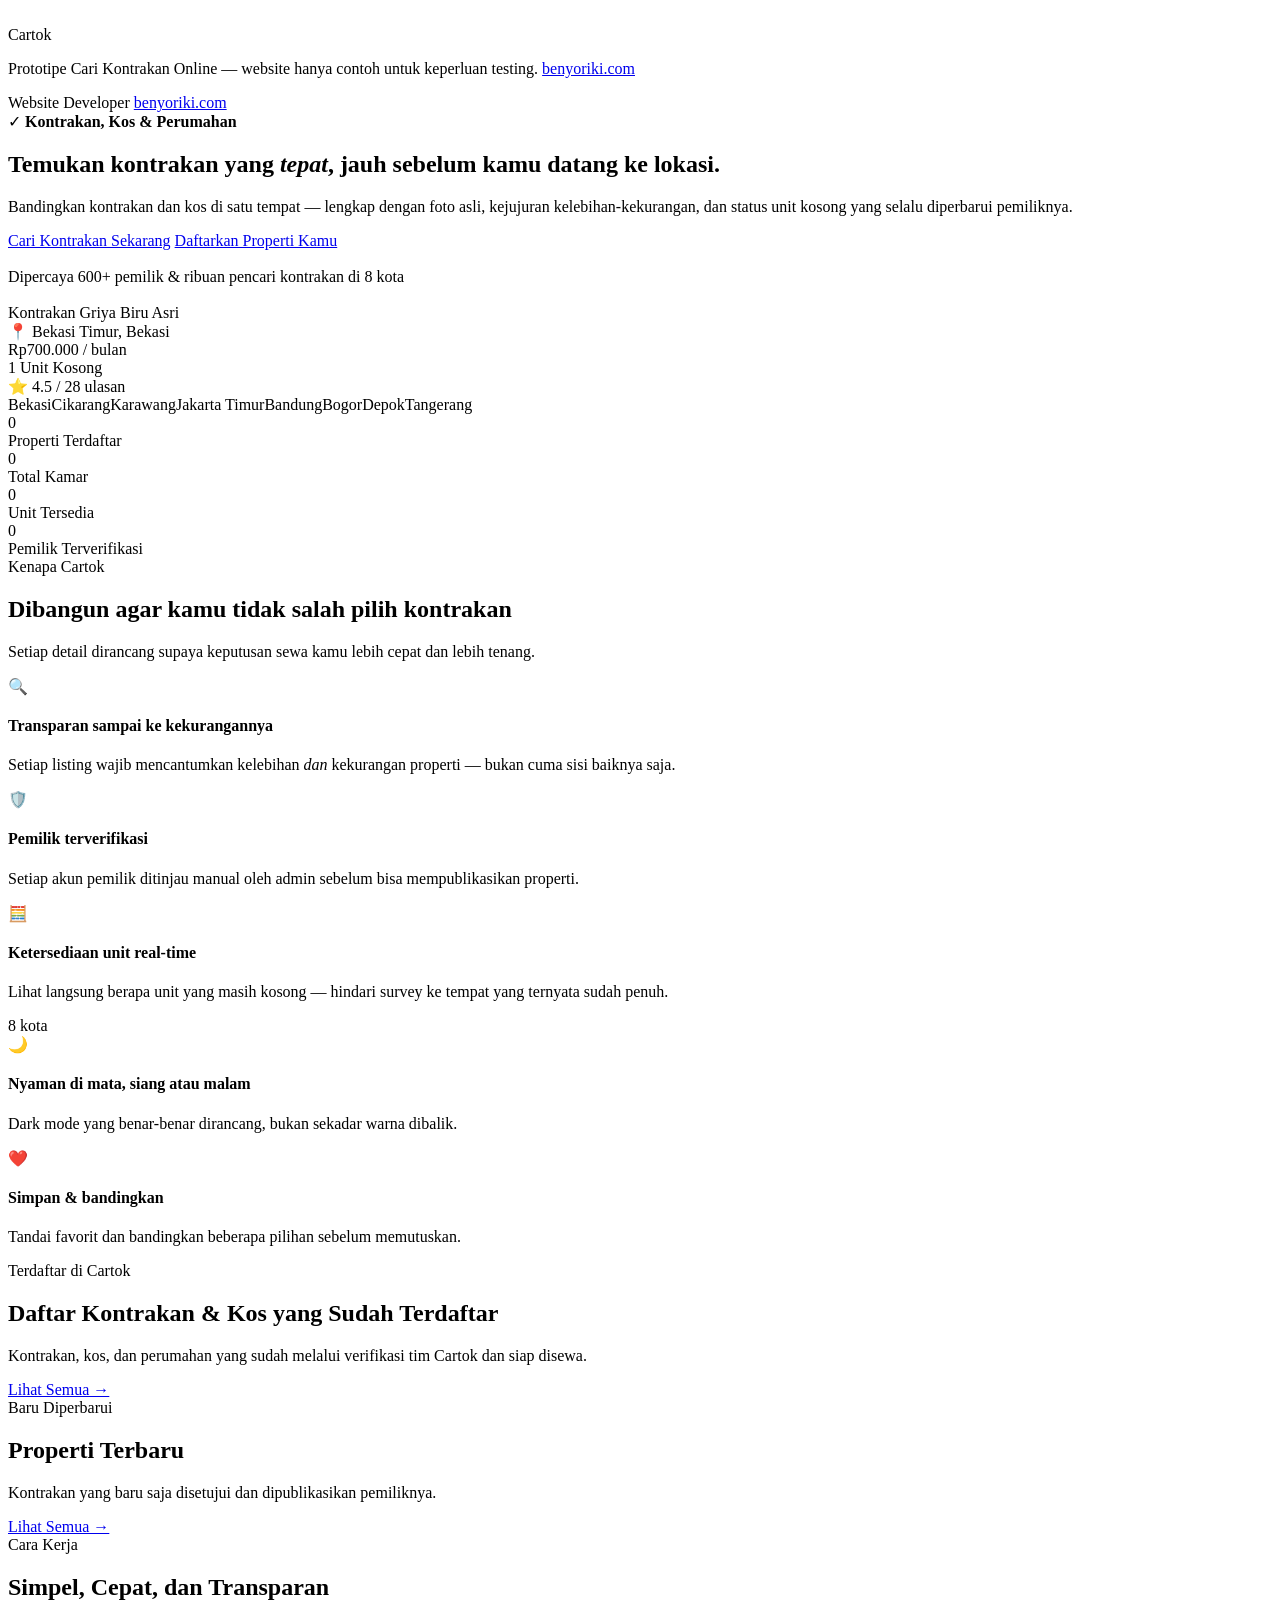
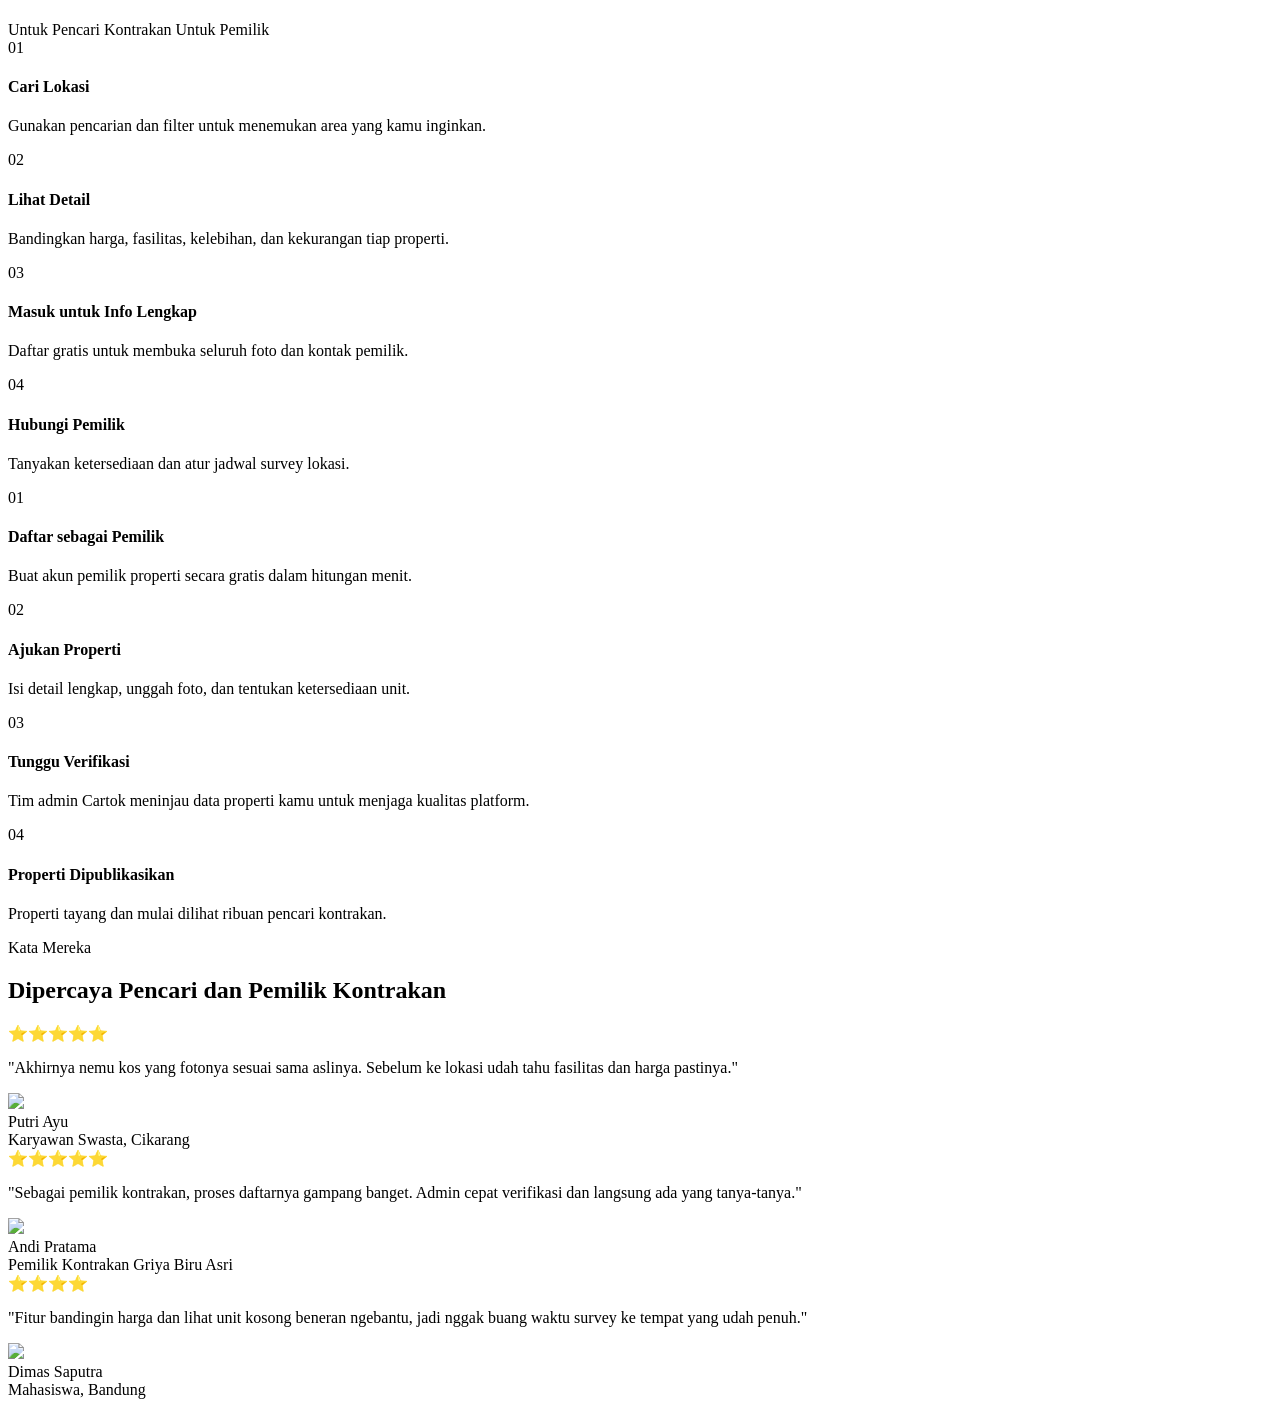
==== index.html @ 3d4f21d5 "Add files via upload" ====
<!DOCTYPE html>
<html lang="id">
<head>
<meta charset="UTF-8">
<meta name="viewport" content="width=device-width, initial-scale=1.0">
<title>Cartok — Temukan Kontrakan &amp; Kos Terpercaya di Indonesia</title>
<meta name="description" content="Cartok adalah platform pencarian dan pendaftaran kontrakan serta kos-kosan. Bandingkan harga, lihat fasilitas, dan temukan kontrakan yang tersedia sebelum datang ke lokasi.">
<meta property="og:title" content="Cartok — Marketplace Kontrakan &amp; Kos Modern">
<meta property="og:description" content="Cari, bandingkan, dan temukan kontrakan atau kos-kosan yang tepat untukmu.">
<link rel="icon" type="image/png" sizes="32x32" href="img/icon-32.png">
<link rel="apple-touch-icon" href="img/icon-192.png">
<link rel="preconnect" href="https://fonts.googleapis.com">
<link href="https://fonts.googleapis.com/css2?family=Fraunces:opsz,wght@9..144,400;9..144,500;9..144,600;9..144,700&family=Manrope:wght@400;500;600;700;800&display=swap" rel="stylesheet">
<link rel="stylesheet" href="css/theme.css">
<link rel="stylesheet" href="css/style.css">
<link rel="stylesheet" href="css/responsive.css">
</head>
<body>
<div id="page-loader" class="page-loader" aria-hidden="true">
  <div class="loader-glow"></div>
  <div class="loader-mark">
    <img src="img/icon-96.png" alt="">
    <span class="loader-ring"></span>
  </div>
  <div class="loader-word">Cartok</div>
  <p class="loader-note">Prototipe Cari Kontrakan Online — website hanya contoh untuk keperluan testing. <a href="https://benyoriki.com/" target="_blank" rel="noopener">benyoriki.com</a></p>
  <div class="loader-progress-track"><div class="loader-progress-fill"></div></div>
  <div class="loader-credit">Website Developer <a href="https://benyoriki.com/" target="_blank" rel="noopener">benyoriki.com</a></div>
</div>
<noscript><style>.page-loader{display:none;}</style></noscript>


<header id="site-navbar" class="navbar"></header>

<main>
  <!-- HERO -->
  <section class="hero">
    <div class="container hero-layout">
      <div>
        <span class="hero-badge"><span class="dot">✓</span> <b>Kontrakan, Kos &amp; Perumahan</b></span>
        <h1>Temukan kontrakan yang <em>tepat</em>, jauh sebelum kamu datang ke lokasi.</h1>
        <p class="lead">Bandingkan kontrakan dan kos di satu tempat — lengkap dengan foto asli, kejujuran kelebihan-kekurangan, dan status unit kosong yang selalu diperbarui pemiliknya.</p>
        <div class="hero-actions">
          <a href="search.html" class="btn btn-primary">Cari Kontrakan Sekarang</a>
          <a href="register.html" class="btn btn-secondary">Daftarkan Properti Kamu</a>
        </div>
        <div class="hero-trust">
          <div class="stack">
            <img src="https://i.pravatar.cc/100?img=32" alt="">
            <img src="https://i.pravatar.cc/100?img=12" alt="">
            <img src="https://i.pravatar.cc/100?img=45" alt="">
            <img src="https://i.pravatar.cc/100?img=8" alt="">
          </div>
          <span>Dipercaya 600+ pemilik &amp; ribuan pencari kontrakan di 8 kota</span>
        </div>
      </div>

      <div class="hero-visual">
        <div class="hero-visual-card">
          <img src="img/kontrak_01.jpg" alt="">
          <div class="body">
            <div class="t1">Kontrakan Griya Biru Asri</div>
            <div class="t2">📍 Bekasi Timur, Bekasi</div>
            <div class="t3">Rp700.000 / bulan</div>
          </div>
        </div>
        <div class="hero-chip hero-chip-1"><span class="num">1</span> <span>Unit Kosong</span></div>
        <div class="hero-chip hero-chip-2">⭐ <span class="num">4.5</span> <span>/ 28 ulasan</span></div>
      </div>
    </div>
  </section>

  <div class="marquee-wrap">
    <div class="marquee-track" id="city-marquee">
      <span>Bekasi</span><span>Cikarang</span><span>Karawang</span><span>Jakarta Timur</span><span>Bandung</span><span>Bogor</span><span>Depok</span><span>Tangerang</span>
    </div>
  </div>

  <!-- STATS -->
  <section class="container">
    <div class="stats-strip reveal">
      <div class="stat-card"><div class="stat-num"><span id="stat-properties">0</span></div><div class="stat-label">Properti Terdaftar</div></div>
      <div class="stat-card"><div class="stat-num"><span id="stat-units">0</span></div><div class="stat-label">Total Kamar</div></div>
      <div class="stat-card"><div class="stat-num"><span id="stat-available">0</span></div><div class="stat-label">Unit Tersedia</div></div>
      <div class="stat-card"><div class="stat-num"><span id="stat-owners">0</span></div><div class="stat-label">Pemilik Terverifikasi</div></div>
    </div>
  </section>

  <!-- WHY CARTOK (bento) -->
  <section class="section container">
    <div class="section-head reveal">
      <div>
        <span class="eyebrow">Kenapa Cartok</span>
        <h2 class="section-title">Dibangun agar kamu tidak salah pilih kontrakan</h2>
        <p class="section-sub">Setiap detail dirancang supaya keputusan sewa kamu lebih cepat dan lebih tenang.</p>
      </div>
    </div>
    <div class="bento-grid reveal">
      <div class="bento-item wide dark">
        <div class="bento-icon">🔍</div>
        <div>
          <h4>Transparan sampai ke kekurangannya</h4>
          <p>Setiap listing wajib mencantumkan kelebihan <em>dan</em> kekurangan properti — bukan cuma sisi baiknya saja.</p>
        </div>
      </div>
      <div class="bento-item">
        <div class="bento-icon">🛡️</div>
        <div>
          <h4>Pemilik terverifikasi</h4>
          <p>Setiap akun pemilik ditinjau manual oleh admin sebelum bisa mempublikasikan properti.</p>
        </div>
      </div>
      <div class="bento-item tall">
        <div>
          <div class="bento-icon">🧮</div>
          <h4>Ketersediaan unit real-time</h4>
          <p>Lihat langsung berapa unit yang masih kosong — hindari survey ke tempat yang ternyata sudah penuh.</p>
        </div>
        <div class="bento-num">8<span style="font-size:16px;color:var(--text-tertiary);"> kota</span></div>
      </div>
      <div class="bento-item">
        <div class="bento-icon">🌙</div>
        <div>
          <h4>Nyaman di mata, siang atau malam</h4>
          <p>Dark mode yang benar-benar dirancang, bukan sekadar warna dibalik.</p>
        </div>
      </div>
      <div class="bento-item">
        <div class="bento-icon">❤️</div>
        <div>
          <h4>Simpan &amp; bandingkan</h4>
          <p>Tandai favorit dan bandingkan beberapa pilihan sebelum memutuskan.</p>
        </div>
      </div>
    </div>
  </section>

  <!-- POPULAR -->
  <section class="section container reveal">
    <div class="section-head">
      <div>
        <span class="eyebrow">Terdaftar di Cartok</span>
        <h2 class="section-title">Daftar Kontrakan &amp; Kos yang Sudah Terdaftar</h2>
        <p class="section-sub">Kontrakan, kos, dan perumahan yang sudah melalui verifikasi tim Cartok dan siap disewa.</p>
      </div>
      <a href="search.html" class="link-more">Lihat Semua →</a>
    </div>
    <div class="grid-cards" id="popular-grid"></div>
  </section>

  <!-- NEWEST -->
  <section class="section container reveal" style="padding-top:0;">
    <div class="section-head">
      <div>
        <span class="eyebrow">Baru Diperbarui</span>
        <h2 class="section-title">Properti Terbaru</h2>
        <p class="section-sub">Kontrakan yang baru saja disetujui dan dipublikasikan pemiliknya.</p>
      </div>
      <a href="search.html" class="link-more">Lihat Semua →</a>
    </div>
    <div class="grid-cards" id="newest-grid"></div>
  </section>

  <!-- CARA KERJA -->
  <section class="section container reveal" id="cara-kerja">
    <div class="section-head">
      <div>
        <span class="eyebrow">Cara Kerja</span>
        <h2 class="section-title">Simpel, Cepat, dan Transparan</h2>
      </div>
    </div>
    <div class="steps-tabs">
      <span class="steps-tab active" onclick="setStepsTab(this,'pencari')">Untuk Pencari Kontrakan</span>
      <span class="steps-tab" onclick="setStepsTab(this,'pemilik')">Untuk Pemilik</span>
    </div>
    <div class="steps-grid" id="steps-pencari">
      <div class="step-card"><span class="step-num">01</span><h4>Cari Lokasi</h4><p>Gunakan pencarian dan filter untuk menemukan area yang kamu inginkan.</p></div>
      <div class="step-card"><span class="step-num">02</span><h4>Lihat Detail</h4><p>Bandingkan harga, fasilitas, kelebihan, dan kekurangan tiap properti.</p></div>
      <div class="step-card"><span class="step-num">03</span><h4>Masuk untuk Info Lengkap</h4><p>Daftar gratis untuk membuka seluruh foto dan kontak pemilik.</p></div>
      <div class="step-card"><span class="step-num">04</span><h4>Hubungi Pemilik</h4><p>Tanyakan ketersediaan dan atur jadwal survey lokasi.</p></div>
    </div>
    <div class="steps-grid hidden" id="steps-pemilik">
      <div class="step-card"><span class="step-num">01</span><h4>Daftar sebagai Pemilik</h4><p>Buat akun pemilik properti secara gratis dalam hitungan menit.</p></div>
      <div class="step-card"><span class="step-num">02</span><h4>Ajukan Properti</h4><p>Isi detail lengkap, unggah foto, dan tentukan ketersediaan unit.</p></div>
      <div class="step-card"><span class="step-num">03</span><h4>Tunggu Verifikasi</h4><p>Tim admin Cartok meninjau data properti kamu untuk menjaga kualitas platform.</p></div>
      <div class="step-card"><span class="step-num">04</span><h4>Properti Dipublikasikan</h4><p>Properti tayang dan mulai dilihat ribuan pencari kontrakan.</p></div>
    </div>
  </section>

  <!-- TESTIMONIAL -->
  <section class="section container reveal" id="tentang">
    <div class="section-head">
      <div>
        <span class="eyebrow">Kata Mereka</span>
        <h2 class="section-title">Dipercaya Pencari dan Pemilik Kontrakan</h2>
      </div>
    </div>
    <div class="testi-grid">
      <div class="testi-card">
        <div class="testi-stars">⭐⭐⭐⭐⭐</div>
        <p class="testi-text">"Akhirnya nemu kos yang fotonya sesuai sama aslinya. Sebelum ke lokasi udah tahu fasilitas dan harga pastinya."</p>
        <div class="testi-user"><img src="https://i.pravatar.cc/100?img=32" class="avatar"><div><div class="testi-name">Putri Ayu</div><div class="testi-role">Karyawan Swasta, Cikarang</div></div></div>
      </div>
      <div class="testi-card">
        <div class="testi-stars">⭐⭐⭐⭐⭐</div>
        <p class="testi-text">"Sebagai pemilik kontrakan, proses daftarnya gampang banget. Admin cepat verifikasi dan langsung ada yang tanya-tanya."</p>
        <div class="testi-user"><img src="https://i.pravatar.cc/100?img=12" class="avatar"><div><div class="testi-name">Andi Pratama</div><div class="testi-role">Pemilik Kontrakan Griya Biru Asri</div></div></div>
      </div>
      <div class="testi-card">
        <div class="testi-stars">⭐⭐⭐⭐</div>
        <p class="testi-text">"Fitur bandingin harga dan lihat unit kosong beneran ngebantu, jadi nggak buang waktu survey ke tempat yang udah penuh."</p>
        <div class="testi-user"><img src="https://i.pravatar.cc/100?img=45" class="avatar"><div><div class="testi-name">Dimas Saputra</div><div class="testi-role">Mahasiswa, Bandung</div></div></div>
      </div>
    </div>
  </section>
</main>

<footer id="site-footer"></footer>

<script src="js/storage.js"></script>
<script src="js/auth.js"></script>
<script src="js/app.js"></script>
<script src="js/properties.js"></script>
<script>
  renderNavbar("home");
  renderFooter();
  initHomeSections();
  initMarquee("city-marquee");
  initScrollReveal();

  function setStepsTab(el, which){
    document.querySelectorAll(".steps-tab").forEach(t=>t.classList.remove("active"));
    el.classList.add("active");
    document.getElementById("steps-pencari").classList.toggle("hidden", which!=="pencari");
    document.getElementById("steps-pemilik").classList.toggle("hidden", which!=="pemilik");
  }
</script>
</body>
</html>
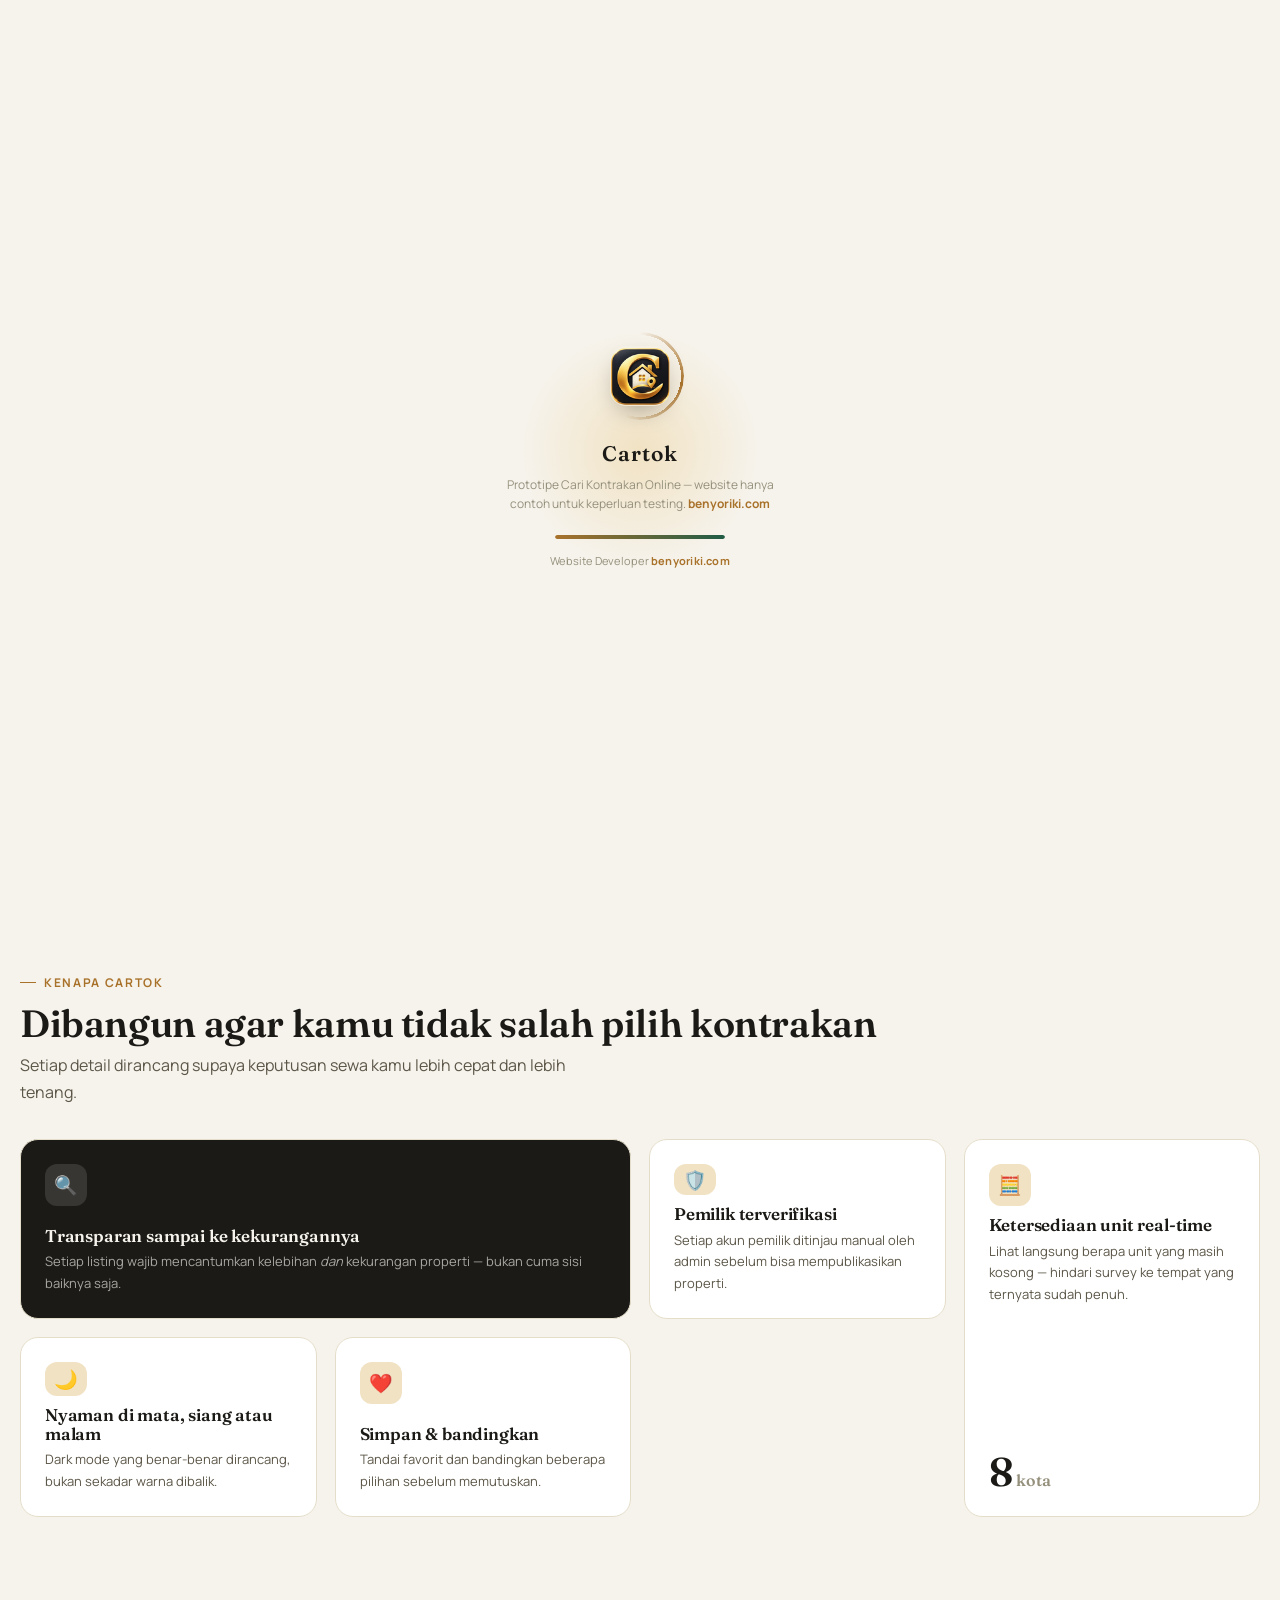
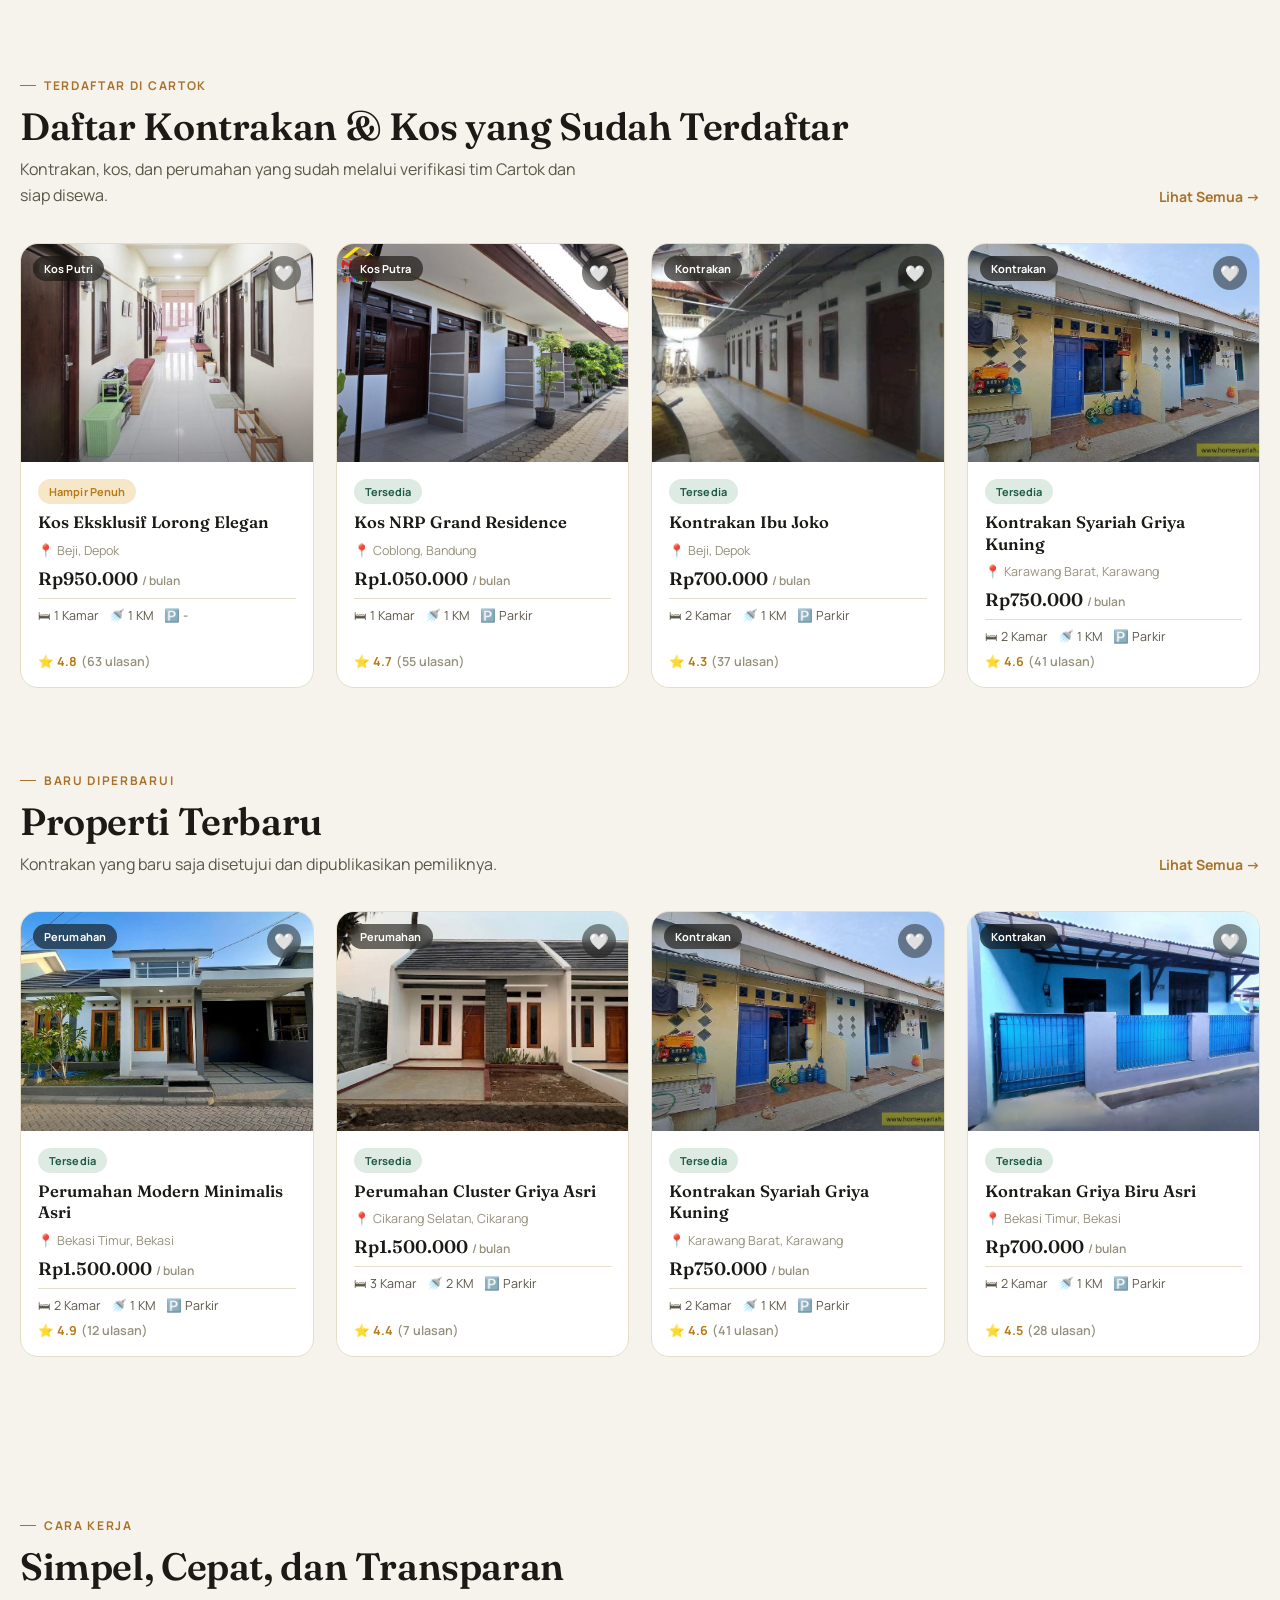
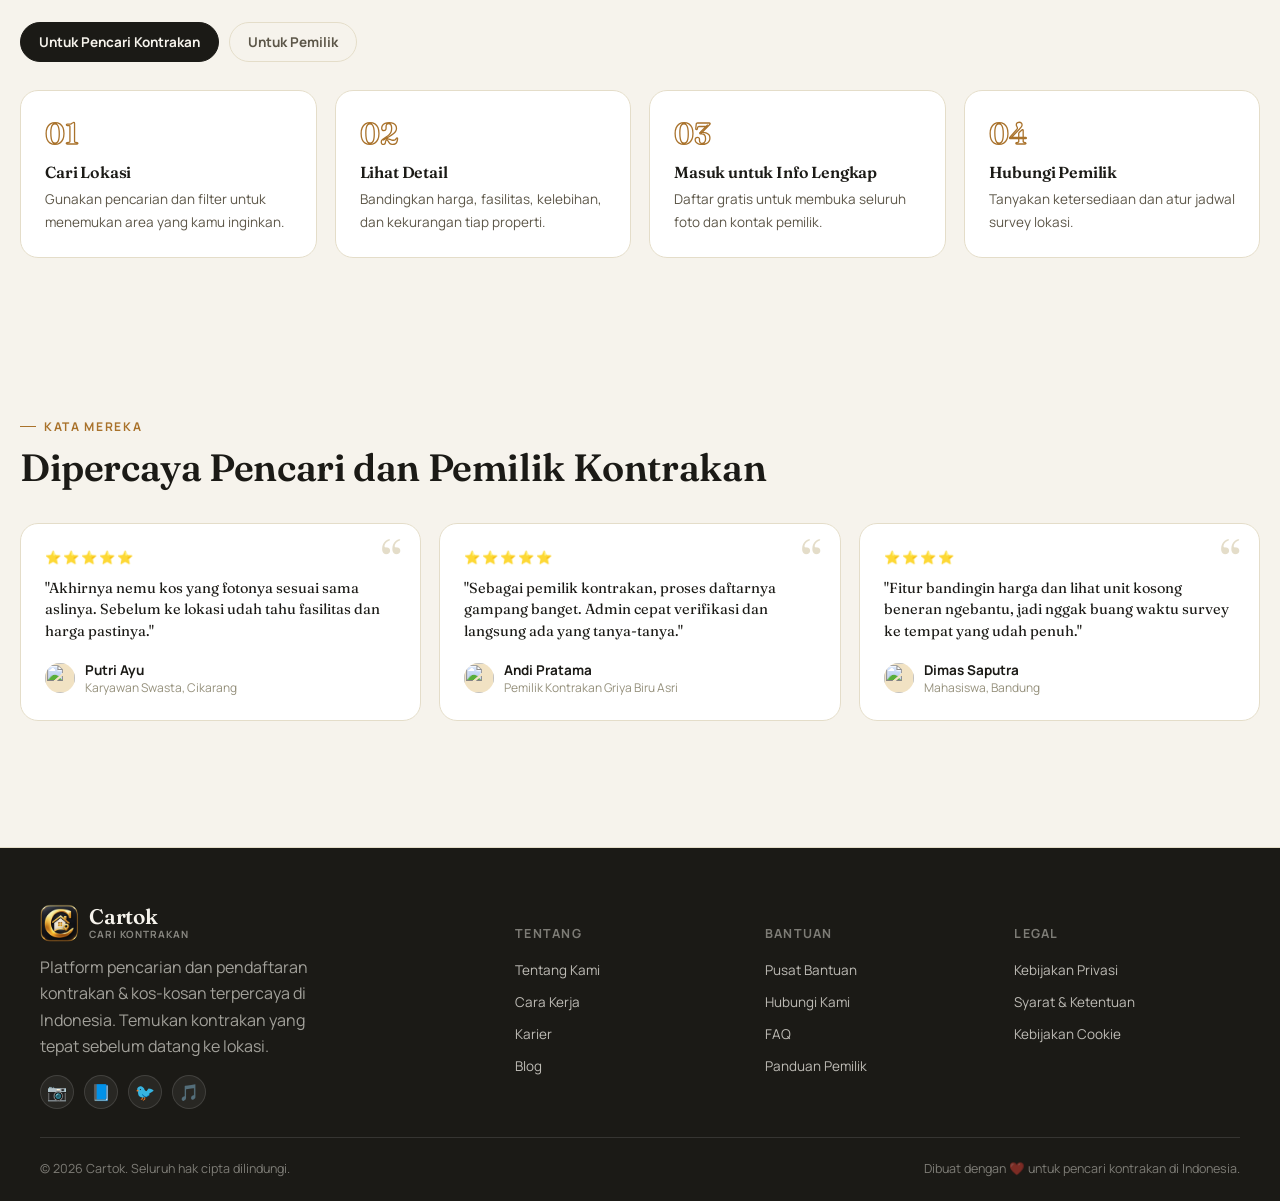
==== commit 577aea52: "Add files via upload" ====
--- a/index.html
+++ b/index.html
@@ -5,8 +5,27 @@
 <meta name="viewport" content="width=device-width, initial-scale=1.0">
 <title>Cartok — Temukan Kontrakan &amp; Kos Terpercaya di Indonesia</title>
 <meta name="description" content="Cartok adalah platform pencarian dan pendaftaran kontrakan serta kos-kosan. Bandingkan harga, lihat fasilitas, dan temukan kontrakan yang tersedia sebelum datang ke lokasi.">
+
+<!-- Open Graph / WhatsApp / Facebook -->
+<meta property="og:type" content="website">
+<meta property="og:url" content="https://benyoriki.github.io/Kontrakan/">
+<meta property="og:site_name" content="Cartok">
+<meta property="og:locale" content="id_ID">
 <meta property="og:title" content="Cartok — Marketplace Kontrakan &amp; Kos Modern">
 <meta property="og:description" content="Cari, bandingkan, dan temukan kontrakan atau kos-kosan yang tepat untukmu.">
+<meta property="og:image" content="https://benyoriki.github.io/Kontrakan/preview.jpg">
+<meta property="og:image:secure_url" content="https://benyoriki.github.io/Kontrakan/preview.jpg">
+<meta property="og:image:type" content="image/jpeg">
+<meta property="og:image:width" content="1200">
+<meta property="og:image:height" content="630">
+<meta property="og:image:alt" content="Cartok — platform cari kontrakan dan kos online">
+
+<!-- Twitter Card -->
+<meta name="twitter:card" content="summary_large_image">
+<meta name="twitter:title" content="Cartok — Marketplace Kontrakan &amp; Kos Modern">
+<meta name="twitter:description" content="Cari, bandingkan, dan temukan kontrakan atau kos-kosan yang tepat untukmu.">
+<meta name="twitter:image" content="https://benyoriki.github.io/Kontrakan/preview.jpg">
+
 <link rel="icon" type="image/png" sizes="32x32" href="img/icon-32.png">
 <link rel="apple-touch-icon" href="img/icon-192.png">
 <link rel="preconnect" href="https://fonts.googleapis.com">
--- a/css/theme.css
+++ b/css/theme.css
@@ -0,0 +1,77 @@
+/* ==========================================================================
+   CARTOK — Design Tokens v2
+   Direction: "boutique proptech ledger" — warm parchment / deep ink canvas,
+   brass as the primary signal color, forest green as the availability
+   signal, a characterful serif (Fraunces) for display type paired with a
+   quiet geometric sans (Manrope) for everything functional.
+   ========================================================================== */
+
+:root{
+  /* Light mode (default) — warm parchment, not stark white */
+  --bg-primary:#F6F3EC;
+  --bg-secondary:#FFFFFF;
+  --bg-elevated:#FFFFFF;
+  --bg-inset:#EEE8D9;
+  --text-primary:#1B1A16;
+  --text-secondary:#5C5648;
+  --text-tertiary:#95907C;
+  --accent:#A9722B;
+  --accent-strong:#875A20;
+  --accent-soft:#F1E2C3;
+  --forest:#1F5C46;
+  --forest-strong:#173F31;
+  --forest-soft:#DEEBE2;
+  --amber:#B87A16;
+  --amber-soft:#F7E7C9;
+  --red:#AE3B2C;
+  --red-soft:#F5E2DD;
+  --border:#E4DDC9;
+  --border-strong:#CFC5A8;
+  --card:#FFFFFF;
+  --ink:#1B1A16;
+  --shadow-sm: 0 1px 2px rgba(27,26,22,.06);
+  --shadow-md: 0 10px 28px rgba(27,26,22,.09);
+  --shadow-lg: 0 26px 60px rgba(27,26,22,.16);
+  --overlay: rgba(20,18,12,.6);
+  --radius-sm:10px;
+  --radius-md:18px;
+  --radius-lg:26px;
+  --font-display:'Fraunces', 'Georgia', serif;
+  --font-body:'Manrope', 'Segoe UI', sans-serif;
+  --grain-opacity:.035;
+  --footer-bg:#1B1A16;
+  --footer-text:#F6F3EC;
+  color-scheme: light;
+}
+
+[data-theme="dark"]{
+  --bg-primary:#111110;
+  --bg-secondary:#17160F;
+  --bg-elevated:#1C1B14;
+  --bg-inset:#0C0B08;
+  --text-primary:#F3EFE3;
+  --text-secondary:#B7AF98;
+  --text-tertiary:#79725D;
+  --accent:#E0AC5C;
+  --accent-strong:#F0C482;
+  --accent-soft:#2C2214;
+  --forest:#57B592;
+  --forest-strong:#3F8E71;
+  --forest-soft:#17271F;
+  --amber:#E7B559;
+  --amber-soft:#2B2312;
+  --red:#E28776;
+  --red-soft:#2C1B17;
+  --border:#2A2820;
+  --border-strong:#3C392C;
+  --card:#18170F;
+  --ink:#F3EFE3;
+  --shadow-sm: 0 1px 2px rgba(0,0,0,.4);
+  --shadow-md: 0 14px 34px rgba(0,0,0,.5);
+  --shadow-lg: 0 30px 70px rgba(0,0,0,.6);
+  --overlay: rgba(4,4,2,.72);
+  --grain-opacity:.05;
+  --footer-bg:#0A0A08;
+  --footer-text:#F3EFE3;
+  color-scheme: dark;
+}
--- a/css/style.css
+++ b/css/style.css
@@ -0,0 +1,593 @@
+/* ==========================================================================
+   CARTOK — Base + Components
+   ========================================================================== */
+
+*,*::before,*::after{box-sizing:border-box;}
+html{scroll-behavior:smooth;overflow-x:hidden;}
+html,body{max-width:100%;}
+@media (prefers-reduced-motion: reduce){
+  html{scroll-behavior:auto;}
+  *,*::before,*::after{animation-duration:.01ms !important;animation-iteration-count:1 !important;transition-duration:.01ms !important;}
+}
+body{
+  margin:0;
+  font-family:var(--font-body);
+  background:var(--bg-primary);
+  color:var(--text-primary);
+  -webkit-font-smoothing:antialiased;
+  transition:background-color .3s ease,color .3s ease;
+  min-height:100vh;
+  position:relative;
+}
+/* subtle paper grain — reinforces the "ledger / boutique studio" feel without being loud */
+body::before{
+  content:"";position:fixed;inset:0;pointer-events:none;z-index:1;opacity:var(--grain-opacity);mix-blend-mode:overlay;
+  background-image:url("data:image/svg+xml,%3Csvg xmlns='http://www.w3.org/2000/svg' width='140' height='140'%3E%3Cfilter id='n'%3E%3CfeTurbulence type='fractalNoise' baseFrequency='0.9' numOctaves='2' stitchTiles='stitch'/%3E%3C/filter%3E%3Crect width='100%25' height='100%25' filter='url(%23n)'/%3E%3C/svg%3E");
+}
+h1,h2,h3,h4{font-family:var(--font-display);margin:0;line-height:1.1;letter-spacing:-.01em;font-weight:600;}
+p{margin:0;color:var(--text-secondary);line-height:1.65;}
+a{color:inherit;text-decoration:none;}
+img{max-width:100%;display:block;}
+button{font-family:inherit;}
+ul{margin:0;padding:0;list-style:none;}
+input,select,textarea{font-family:inherit;}
+:focus-visible{outline:2px solid var(--accent);outline-offset:3px;border-radius:4px;}
+::selection{background:var(--accent-soft);color:var(--accent-strong);}
+
+.container{max-width:1240px;margin:0 auto;padding:0 20px;position:relative;z-index:2;}
+.section{padding:76px 0;}
+.section-head{display:flex;align-items:flex-end;justify-content:space-between;gap:16px;margin-bottom:34px;flex-wrap:wrap;}
+.eyebrow{display:inline-flex;align-items:center;gap:8px;font-size:12px;font-weight:700;color:var(--accent);text-transform:uppercase;letter-spacing:.14em;margin-bottom:12px;}
+.eyebrow::before{content:"";width:16px;height:1px;background:var(--accent);display:inline-block;}
+.section-title{font-family:var(--font-display);font-size:clamp(26px,3.4vw,38px);font-weight:600;letter-spacing:-.01em;}
+.section-sub{color:var(--text-secondary);margin-top:8px;max-width:560px;}
+.link-more{font-weight:700;color:var(--accent);white-space:nowrap;display:inline-flex;align-items:center;gap:5px;font-size:14px;padding-bottom:2px;border-bottom:1px solid transparent;transition:border-color .2s ease,gap .2s ease;}
+.link-more:hover{border-color:var(--accent);gap:9px;}
+
+/* scroll reveal utility (see app.js IntersectionObserver) — small, fast, triggers
+   early so mobile scrolling never shows a long blank gap before content appears */
+.reveal{opacity:0;transform:translateY(14px);transition:opacity .5s ease,transform .5s cubic-bezier(.16,1,.3,1);}
+.reveal.in-view{opacity:1;transform:translateY(0);}
+
+/* ---------- Page loader (lightweight: pure CSS transforms/opacity only) ---------- */
+.page-loader{
+  position:fixed;inset:0;z-index:9999;background:var(--bg-primary);
+  display:flex;flex-direction:column;align-items:center;justify-content:center;gap:10px;
+  padding:32px 24px;text-align:center;overflow:hidden;
+  transition:opacity .5s ease, visibility .5s ease;
+}
+.page-loader.loader-hidden{opacity:0;visibility:hidden;pointer-events:none;}
+.loader-glow{
+  position:absolute;width:240px;height:240px;border-radius:50%;
+  background:radial-gradient(circle, var(--accent-soft), transparent 70%);
+  animation:loaderGlow 2.6s ease-in-out infinite;pointer-events:none;
+}
+.loader-mark{position:relative;width:88px;height:88px;display:flex;align-items:center;justify-content:center;margin-bottom:4px;}
+.loader-mark img{width:60px;height:60px;border-radius:16px;animation:loaderPulse 1.8s ease-in-out infinite;box-shadow:0 10px 26px -10px rgba(0,0,0,.4);position:relative;z-index:1;}
+.loader-ring{
+  position:absolute;inset:0;border-radius:50%;
+  background:conic-gradient(from 0deg, transparent 0deg, var(--accent) 100deg, transparent 200deg);
+  -webkit-mask:radial-gradient(farthest-side, transparent calc(100% - 3px), #000 calc(100% - 3px));
+  mask:radial-gradient(farthest-side, transparent calc(100% - 3px), #000 calc(100% - 3px));
+  animation:loaderSpin 1.2s linear infinite;
+}
+.loader-word{font-family:var(--font-display);font-weight:600;font-size:21px;letter-spacing:.04em;color:var(--text-primary);margin-top:6px;position:relative;z-index:1;}
+.loader-note{max-width:300px;font-size:12px;line-height:1.55;color:var(--text-tertiary);position:relative;z-index:1;}
+.loader-note a, .loader-credit a{color:var(--accent);font-weight:700;text-decoration:none;}
+.loader-note a:hover, .loader-credit a:hover{text-decoration:underline;}
+.loader-progress-track{width:170px;height:4px;border-radius:999px;background:var(--bg-inset);overflow:hidden;margin-top:12px;position:relative;z-index:1;}
+.loader-progress-fill{height:100%;width:0%;background:linear-gradient(90deg,var(--accent),var(--forest));border-radius:999px;animation:loaderProgress 7s linear forwards;}
+.loader-credit{font-size:11px;color:var(--text-tertiary);margin-top:4px;letter-spacing:.02em;position:relative;z-index:1;}
+@keyframes loaderSpin{to{transform:rotate(360deg);}}
+@keyframes loaderPulse{0%,100%{transform:scale(1);}50%{transform:scale(.93);}}
+@keyframes loaderGlow{0%,100%{opacity:.45;transform:scale(1);}50%{opacity:.85;transform:scale(1.1);}}
+@keyframes loaderProgress{from{width:0%;}to{width:100%;}}
+@media (prefers-reduced-motion: reduce){
+  .loader-mark img,.loader-ring,.loader-glow,.loader-progress-fill{animation:none;}
+  .loader-progress-fill{width:100%;}
+}
+
+/* ---------- Buttons ---------- */
+.btn{
+  display:inline-flex;align-items:center;justify-content:center;gap:8px;
+  border-radius:12px;padding:13px 22px;font-weight:700;font-size:14.5px;letter-spacing:-.005em;
+  border:1px solid transparent;cursor:pointer;transition:transform .18s cubic-bezier(.16,1,.3,1),box-shadow .18s ease,background-color .18s ease,border-color .18s ease;
+  white-space:nowrap;position:relative;
+}
+.btn:active{transform:scale(.96);}
+.btn-primary{background:var(--ink);color:var(--bg-primary);box-shadow:0 10px 24px -10px rgba(0,0,0,.45);}
+.btn-primary:hover{background:var(--accent);color:#fff;transform:translateY(-1px);box-shadow:0 14px 28px -10px rgba(169,114,43,.55);}
+[data-theme="dark"] .btn-primary{background:var(--accent);color:#181206;box-shadow:0 10px 24px -8px rgba(224,172,92,.35);}
+[data-theme="dark"] .btn-primary:hover{background:var(--accent-strong);}
+.btn-secondary{background:var(--bg-inset);color:var(--text-primary);border-color:var(--border);}
+.btn-secondary:hover{border-color:var(--border-strong);transform:translateY(-1px);}
+.btn-outline{background:transparent;border-color:var(--border-strong);color:var(--text-primary);}
+.btn-outline:hover{border-color:var(--accent);color:var(--accent);}
+.btn-ghost{background:transparent;color:var(--text-secondary);}
+.btn-ghost:hover{color:var(--text-primary);background:var(--bg-inset);}
+.btn-danger{background:var(--red-soft);color:var(--red);}
+.btn-danger:hover{filter:brightness(.95);}
+.btn-block{width:100%;}
+.btn-sm{padding:9px 15px;font-size:13px;border-radius:10px;}
+.btn-icon{width:40px;height:40px;padding:0;border-radius:50%;}
+
+/* ---------- Navbar ---------- */
+.navbar{
+  position:sticky;top:0;z-index:200;
+  background:var(--bg-primary);
+  border-bottom:1px solid var(--border);
+  transition:box-shadow .25s ease;
+}
+.navbar.scrolled{box-shadow:0 8px 24px -12px rgba(0,0,0,.18);}
+[data-theme="dark"] .navbar.scrolled{box-shadow:0 8px 24px -12px rgba(0,0,0,.5);}
+.navbar-inner{display:flex;align-items:center;justify-content:space-between;height:76px;gap:20px;}
+.brand{display:flex;align-items:center;gap:11px;font-family:var(--font-display);font-weight:600;font-size:21px;letter-spacing:-.01em;}
+.brand-text{display:flex;flex-direction:column;line-height:1.1;}
+.brand-tagline{font-family:var(--font-body);font-size:10px;color:var(--text-tertiary);font-weight:700;letter-spacing:.09em;text-transform:uppercase;margin-top:1px;}
+footer .brand-tagline{color:color-mix(in srgb, var(--footer-text) 50%, transparent);}
+.brand-mark{
+  width:38px;height:38px;border-radius:10px;flex-shrink:0;object-fit:cover;
+}
+.nav-links{display:flex;align-items:center;gap:2px;}
+.nav-links a{padding:10px 15px;border-radius:10px;font-weight:600;font-size:14px;color:var(--text-secondary);position:relative;}
+.nav-links a:hover{color:var(--text-primary);}
+.nav-links a.active{color:var(--text-primary);}
+.nav-links a.active::after{content:"";position:absolute;left:15px;right:15px;bottom:4px;height:2px;background:var(--accent);border-radius:2px;}
+.nav-actions{display:flex;align-items:center;gap:10px;}
+.theme-toggle{
+  width:42px;height:42px;border-radius:50%;border:1px solid var(--border);background:var(--bg-inset);
+  display:flex;align-items:center;justify-content:center;cursor:pointer;font-size:16px;transition:transform .3s cubic-bezier(.34,1.56,.64,1),border-color .2s ease;
+}
+.theme-toggle:hover{transform:rotate(-14deg);border-color:var(--border-strong);}
+.hamburger{display:none;width:42px;height:42px;border-radius:10px;border:1px solid var(--border);background:var(--bg-inset);align-items:center;justify-content:center;cursor:pointer;font-size:18px;}
+.mobile-menu{display:none;flex-direction:column;gap:4px;padding:12px 20px 20px;border-top:1px solid var(--border);}
+.mobile-menu.open{display:flex;}
+.mobile-menu a{padding:12px 10px;border-radius:10px;font-weight:600;color:var(--text-primary);}
+.mobile-menu a:hover{background:var(--bg-inset);}
+.user-chip{display:flex;align-items:center;gap:8px;padding:6px 14px 6px 6px;border-radius:999px;background:var(--bg-inset);border:1px solid var(--border);cursor:pointer;font-weight:700;font-size:13.5px;transition:border-color .2s ease;}
+.user-chip:hover{border-color:var(--border-strong);}
+.avatar{width:30px;height:30px;border-radius:50%;object-fit:cover;background:var(--accent-soft);flex-shrink:0;color:transparent;}
+.avatar-lg{width:64px;height:64px;border-radius:16px;object-fit:cover;background:var(--accent-soft);color:transparent;}
+
+/* ---------- Hero ---------- */
+.hero{padding:64px 0 30px;position:relative;overflow:hidden;}
+.hero::before{
+  content:"";position:absolute;inset:-30% -10% auto -10%;height:600px;
+  background:radial-gradient(680px 340px at 12% 0%, var(--accent-soft), transparent 68%),
+             radial-gradient(560px 300px at 92% 15%, var(--forest-soft), transparent 68%);
+  z-index:0;pointer-events:none;opacity:.9;
+}
+.hero-layout{display:grid;grid-template-columns:1.1fr .8fr;gap:44px;align-items:center;position:relative;z-index:1;}
+.hero-badge{display:inline-flex;align-items:center;gap:9px;background:var(--bg-elevated);border:1px solid var(--border);padding:8px 16px 8px 8px;border-radius:999px;font-size:12.5px;font-weight:700;color:var(--text-secondary);margin-bottom:22px;box-shadow:var(--shadow-sm);}
+.hero-badge .dot{width:22px;height:22px;border-radius:50%;background:var(--forest);color:#fff;display:flex;align-items:center;justify-content:center;font-size:11px;}
+.hero-badge b{color:var(--text-primary);}
+.hero h1{font-size:clamp(34px,4.6vw,58px);max-width:640px;font-weight:600;letter-spacing:-.02em;}
+.hero h1 em{font-style:italic;color:var(--accent);font-weight:500;}
+.hero p.lead{font-size:17px;margin-top:18px;max-width:520px;}
+.hero-actions{display:flex;gap:12px;margin-top:28px;flex-wrap:wrap;align-items:center;}
+.hero-trust{display:flex;align-items:center;gap:10px;margin-top:30px;}
+.hero-trust .stack{display:flex;}
+.hero-trust .stack img{width:32px;height:32px;border-radius:50%;border:2px solid var(--bg-primary);object-fit:cover;margin-left:-10px;}
+.hero-trust .stack img:first-child{margin-left:0;}
+.hero-trust span{font-size:12.5px;color:var(--text-tertiary);font-weight:600;}
+
+/* Hero visual: floating property card mock + orbiting stat chips */
+.hero-visual{position:relative;height:440px;display:flex;align-items:center;justify-content:center;}
+.hero-visual-card{
+  width:280px;background:var(--card);border:1px solid var(--border);border-radius:22px;box-shadow:var(--shadow-lg);
+  overflow:hidden;transform:rotate(-4deg);animation:floatCard 6s ease-in-out infinite;
+}
+.hero-visual-card img{height:170px;object-fit:cover;width:100%;color:transparent;background:linear-gradient(135deg, var(--accent-soft), var(--forest-soft));}
+.hero-visual-card .body{padding:16px;}
+.hero-visual-card .body .t1{font-family:var(--font-display);font-size:16px;font-weight:600;}
+.hero-visual-card .body .t2{font-size:12.5px;color:var(--text-tertiary);margin-top:4px;}
+.hero-visual-card .body .t3{font-weight:800;color:var(--accent);margin-top:10px;font-size:15px;}
+.hero-chip{
+  position:absolute;background:var(--card);border:1px solid var(--border);border-radius:16px;padding:12px 16px;
+  box-shadow:var(--shadow-md);font-size:12.5px;font-weight:700;display:flex;align-items:center;gap:9px;
+}
+.hero-chip .num{font-family:var(--font-display);font-size:19px;color:var(--forest);}
+.hero-chip-1{top:6%;right:2%;animation:floatChip 5s ease-in-out infinite;}
+.hero-chip-2{bottom:10%;left:0%;animation:floatChip 5.5s ease-in-out infinite reverse;}
+@keyframes floatCard{0%,100%{transform:rotate(-4deg) translateY(0);}50%{transform:rotate(-2deg) translateY(-14px);}}
+@keyframes floatChip{0%,100%{transform:translateY(0);}50%{transform:translateY(-10px);}}
+@media (prefers-reduced-motion: reduce){.hero-visual-card,.hero-chip{animation:none;}}
+
+/* City marquee ribbon */
+.marquee-wrap{border-top:1px solid var(--border);border-bottom:1px solid var(--border);overflow:hidden;padding:16px 0;background:var(--bg-secondary);position:relative;z-index:1;}
+.marquee-track{display:flex;gap:0;width:max-content;animation:marquee 32s linear infinite;}
+.marquee-track span{font-family:var(--font-display);font-size:15px;color:var(--text-tertiary);padding:0 28px;white-space:nowrap;display:flex;align-items:center;gap:28px;}
+.marquee-track span::after{content:"—";color:var(--border-strong);}
+@keyframes marquee{from{transform:translateX(0);}to{transform:translateX(-50%);}}
+@media (prefers-reduced-motion: reduce){.marquee-track{animation:none;}}
+
+/* Search box */
+.searchbox{
+  margin-top:36px;background:var(--card);border:1px solid var(--border);border-radius:var(--radius-lg);
+  padding:20px;box-shadow:var(--shadow-lg);position:relative;z-index:1;
+}
+.searchbox-tabs{display:flex;gap:6px;margin-bottom:16px;}
+.searchbox-tab{padding:9px 16px;border-radius:10px;font-weight:700;font-size:13.5px;cursor:pointer;color:var(--text-secondary);transition:background-color .18s ease,color .18s ease;}
+.searchbox-tab.active{background:var(--ink);color:var(--bg-primary);}
+[data-theme="dark"] .searchbox-tab.active{background:var(--accent);color:#181206;}
+.searchbox-grid{display:grid;grid-template-columns:1.4fr 1fr 1fr 1fr auto;gap:10px;}
+.field{display:flex;flex-direction:column;gap:6px;}
+.field label{font-size:11.5px;font-weight:700;color:var(--text-tertiary);text-transform:uppercase;letter-spacing:.06em;}
+.field input,.field select{
+  border:1px solid var(--border);background:var(--bg-inset);color:var(--text-primary);
+  border-radius:10px;padding:11px 12px;font-size:14px;width:100%;transition:border-color .15s ease;
+}
+.field input:focus,.field select:focus{border-color:var(--accent);}
+
+/* ---------- Stats ---------- */
+.stats-strip{display:grid;grid-template-columns:repeat(4,1fr);gap:16px;padding:30px 0;position:relative;z-index:1;}
+.stat-card{background:var(--card);border:1px solid var(--border);border-radius:var(--radius-md);padding:24px;text-align:center;transition:transform .2s cubic-bezier(.16,1,.3,1),box-shadow .2s ease;}
+.stat-card:hover{transform:translateY(-4px);box-shadow:var(--shadow-md);}
+.stat-num{font-family:var(--font-display);font-size:clamp(24px,3vw,32px);font-weight:600;color:var(--text-primary);}
+.stat-num .plus{color:var(--accent);}
+.stat-label{color:var(--text-secondary);font-size:13px;margin-top:6px;font-weight:600;}
+
+/* ---------- Property Card ---------- */
+.grid-cards{display:grid;grid-template-columns:repeat(4,1fr);gap:22px;}
+.card{
+  background:var(--card);border:1px solid var(--border);border-radius:var(--radius-md);
+  overflow:hidden;transition:transform .28s cubic-bezier(.16,1,.3,1),box-shadow .28s ease,border-color .28s ease;
+  display:flex;flex-direction:column;cursor:pointer;
+}
+.card:hover{transform:translateY(-6px);box-shadow:var(--shadow-lg);border-color:var(--border-strong);}
+.card-media{position:relative;aspect-ratio:4/3;overflow:hidden;background:linear-gradient(135deg, var(--accent-soft), var(--forest-soft));}
+.card-media::after{content:"";position:absolute;inset:0;background:linear-gradient(180deg,rgba(0,0,0,0) 55%,rgba(0,0,0,.35) 100%);}
+.card-media img{width:100%;height:100%;object-fit:cover;transition:transform .5s cubic-bezier(.16,1,.3,1);color:transparent;}
+.card:hover .card-media img{transform:scale(1.08);}
+.badge{display:inline-flex;align-items:center;gap:5px;font-size:11px;font-weight:700;padding:5px 11px;border-radius:999px;letter-spacing:.01em;}
+.badge-available{background:var(--forest-soft);color:var(--forest);}
+.badge-almost{background:var(--amber-soft);color:var(--amber);}
+.badge-full{background:var(--red-soft);color:var(--red);}
+.badge-pending{background:var(--bg-inset);color:var(--text-tertiary);}
+.badge-type{background:rgba(15,14,10,.6);color:#fff;backdrop-filter:blur(6px);z-index:1;}
+.card-badges{position:absolute;top:12px;left:12px;right:12px;display:flex;justify-content:space-between;align-items:flex-start;z-index:1;}
+.fav-btn{
+  width:34px;height:34px;border-radius:50%;background:rgba(15,14,10,.45);color:#fff;border:none;
+  display:flex;align-items:center;justify-content:center;cursor:pointer;backdrop-filter:blur(6px);font-size:16px;
+  transition:background .15s ease, transform .2s cubic-bezier(.34,1.56,.64,1);
+}
+.fav-btn:hover{transform:scale(1.12);}
+.fav-btn.active{color:#ff5d7a;}
+.card-body{padding:17px;display:flex;flex-direction:column;gap:8px;flex:1;}
+.card-title{font-family:var(--font-display);font-size:16.5px;font-weight:600;line-height:1.3;}
+.card-loc{font-size:12.5px;color:var(--text-tertiary);display:flex;align-items:center;gap:5px;}
+.card-price{font-family:var(--font-display);font-weight:600;font-size:18px;color:var(--text-primary);}
+.card-price span{font-family:var(--font-body);font-weight:600;font-size:12px;color:var(--text-tertiary);}
+.card-meta{display:flex;gap:10px;font-size:12.5px;color:var(--text-secondary);flex-wrap:wrap;padding-top:8px;border-top:1px solid var(--border);}
+.card-meta span{display:flex;align-items:center;gap:4px;}
+.card-rating{display:flex;align-items:center;gap:4px;font-size:12.5px;font-weight:700;color:var(--amber);margin-top:auto;}
+.card-footer{padding:0 16px 16px;}
+
+/* ---------- Empty / Loading / Skeleton ---------- */
+.empty-state{text-align:center;padding:70px 20px;}
+.empty-state .icon{font-size:44px;margin-bottom:14px;}
+.empty-state h3{font-size:19px;margin-bottom:8px;}
+.empty-state p{max-width:340px;margin:0 auto 18px;}
+.skeleton{background:linear-gradient(100deg,var(--bg-inset) 30%,var(--border) 50%,var(--bg-inset) 70%);background-size:400% 100%;animation:shimmer 1.4s infinite;border-radius:var(--radius-md);}
+@keyframes shimmer{0%{background-position:100% 0;}100%{background-position:-100% 0;}}
+.skeleton-card{height:280px;}
+.spinner{width:22px;height:22px;border-radius:50%;border:3px solid var(--border);border-top-color:var(--accent);animation:spin .7s linear infinite;}
+@keyframes spin{to{transform:rotate(360deg);}}
+
+/* ---------- Bento feature grid (signature "why huniva" section) ---------- */
+.bento-grid{display:grid;grid-template-columns:repeat(4,1fr);grid-template-rows:repeat(2,180px);gap:18px;}
+.bento-item{
+  background:var(--card);border:1px solid var(--border);border-radius:var(--radius-md);padding:24px;
+  display:flex;flex-direction:column;justify-content:space-between;position:relative;overflow:hidden;
+  transition:transform .25s cubic-bezier(.16,1,.3,1),box-shadow .25s ease;
+}
+.bento-item:hover{transform:translateY(-4px);box-shadow:var(--shadow-md);}
+.bento-item.wide{grid-column:span 2;}
+.bento-item.tall{grid-row:span 2;}
+.bento-item.dark{background:var(--ink);color:var(--bg-primary);}
+.bento-item.dark p{color:color-mix(in srgb, var(--bg-primary) 65%, transparent);}
+.bento-icon{width:42px;height:42px;border-radius:12px;background:var(--accent-soft);color:var(--accent);display:flex;align-items:center;justify-content:center;font-size:19px;}
+.bento-item.dark .bento-icon{background:rgba(255,255,255,.12);color:var(--accent-strong);}
+.bento-item h4{font-family:var(--font-display);font-size:17px;font-weight:600;margin-top:10px;}
+.bento-item p{font-size:13px;margin-top:6px;}
+.bento-num{font-family:var(--font-display);font-size:40px;font-weight:600;line-height:1;}
+
+/* ---------- Steps / How it works ---------- */
+.steps-tabs{display:flex;gap:10px;margin-bottom:28px;}
+.steps-tab{padding:10px 18px;border-radius:999px;border:1px solid var(--border);font-weight:700;font-size:13.5px;cursor:pointer;color:var(--text-secondary);transition:background-color .18s ease,color .18s ease,border-color .18s ease;}
+.steps-tab.active{background:var(--ink);color:var(--bg-primary);border-color:var(--ink);}
+[data-theme="dark"] .steps-tab.active{background:var(--accent);color:#181206;border-color:var(--accent);}
+.steps-grid{display:grid;grid-template-columns:repeat(4,1fr);gap:18px;}
+.step-card{background:var(--card);border:1px solid var(--border);border-radius:var(--radius-md);padding:24px;position:relative;transition:border-color .2s ease,transform .2s ease;}
+.step-card:hover{border-color:var(--border-strong);transform:translateY(-3px);}
+.step-num{font-family:var(--font-display);font-size:30px;font-weight:600;color:transparent;-webkit-text-stroke:1.3px var(--accent);}
+.step-card h4{margin-top:12px;font-size:16px;font-family:var(--font-display);font-weight:600;}
+.step-card p{font-size:13.5px;margin-top:7px;}
+
+/* ---------- Testimonial ---------- */
+.testi-grid{display:grid;grid-template-columns:repeat(3,1fr);gap:18px;}
+.testi-card{background:var(--card);border:1px solid var(--border);border-radius:var(--radius-md);padding:24px;position:relative;transition:transform .2s ease,box-shadow .2s ease;}
+.testi-card:hover{transform:translateY(-3px);box-shadow:var(--shadow-md);}
+.testi-card::before{content:"“";position:absolute;top:10px;right:18px;font-family:var(--font-display);font-size:56px;color:var(--border);line-height:1;}
+.testi-stars{color:var(--amber);font-size:13px;margin-bottom:12px;letter-spacing:2px;}
+.testi-text{font-size:14.5px;color:var(--text-primary);font-family:var(--font-display);line-height:1.5;position:relative;z-index:1;}
+.testi-user{display:flex;align-items:center;gap:10px;margin-top:18px;}
+.testi-name{font-weight:700;font-size:13.5px;}
+.testi-role{font-size:12px;color:var(--text-tertiary);}
+
+/* ---------- Footer ---------- */
+footer{border-top:1px solid var(--border);background:var(--footer-bg);color:var(--footer-text);padding:56px 0 24px;margin-top:50px;}
+footer p{color:color-mix(in srgb, var(--footer-text) 62%, transparent);}
+footer .brand{color:var(--footer-text);}
+.footer-grid{display:grid;grid-template-columns:2fr repeat(3,1fr);gap:24px;padding-bottom:28px;}
+.footer-grid h5{font-size:12.5px;margin-bottom:16px;color:color-mix(in srgb, var(--footer-text) 45%, transparent);text-transform:uppercase;letter-spacing:.1em;}
+.footer-grid ul li{margin-bottom:10px;}
+.footer-grid ul li a{color:color-mix(in srgb, var(--footer-text) 75%, transparent);font-size:13.5px;}
+.footer-grid ul li a:hover{color:var(--accent);}
+.footer-bottom{display:flex;justify-content:space-between;align-items:center;padding-top:22px;border-top:1px solid rgba(255,255,255,.12);font-size:12.5px;color:color-mix(in srgb, var(--footer-text) 45%, transparent);flex-wrap:wrap;gap:10px;}
+.socials{display:flex;gap:10px;}
+.socials a{width:34px;height:34px;border-radius:50%;background:rgba(255,255,255,.06);display:flex;align-items:center;justify-content:center;border:1px solid rgba(255,255,255,.12);transition:background-color .2s ease,transform .2s ease;}
+.socials a:hover{background:var(--accent);transform:translateY(-2px);}
+
+/* ---------- Modal ---------- */
+.modal-overlay{position:fixed;inset:0;background:var(--overlay);backdrop-filter:blur(3px);display:none;align-items:center;justify-content:center;z-index:1000;padding:20px;}
+.modal-overlay.open{display:flex;animation:fadeIn .25s ease;}
+@keyframes fadeIn{from{opacity:0;}to{opacity:1;}}
+.modal{background:var(--card);border-radius:var(--radius-lg);max-width:420px;width:100%;padding:32px;box-shadow:var(--shadow-lg);position:relative;animation:popIn .3s cubic-bezier(.16,1,.3,1);border:1px solid var(--border);}
+@keyframes popIn{from{transform:scale(.94) translateY(14px);opacity:0;}to{transform:scale(1) translateY(0);opacity:1;}}
+.modal-close{position:absolute;top:16px;right:16px;width:32px;height:32px;border-radius:50%;background:var(--bg-inset);border:none;cursor:pointer;font-size:15px;transition:transform .2s ease;}
+.modal-close:hover{transform:rotate(90deg);}
+.modal-icon{width:54px;height:54px;border-radius:15px;background:var(--accent-soft);color:var(--accent);display:flex;align-items:center;justify-content:center;font-size:23px;margin-bottom:18px;}
+.modal h3{font-family:var(--font-display);font-size:20px;margin-bottom:9px;font-weight:600;}
+.modal .modal-actions{display:flex;gap:10px;margin-top:24px;}
+.modal.modal-lg{max-width:900px;}
+
+/* ---------- Toast ---------- */
+.toast-wrap{position:fixed;bottom:24px;right:24px;z-index:2000;display:flex;flex-direction:column;gap:10px;}
+.toast{
+  display:flex;align-items:center;gap:10px;background:var(--card);border:1px solid var(--border);
+  padding:14px 18px;border-radius:12px;box-shadow:var(--shadow-lg);font-size:14px;font-weight:600;min-width:260px;
+  animation:toastIn .25s ease;
+}
+.toast.leaving{animation:toastOut .2s ease forwards;}
+@keyframes toastIn{from{opacity:0;transform:translateX(30px);}to{opacity:1;transform:translateX(0);}}
+@keyframes toastOut{to{opacity:0;transform:translateX(30px);}}
+.toast-success{border-left:4px solid var(--forest);}
+.toast-error{border-left:4px solid var(--red);}
+.toast-warn{border-left:4px solid var(--amber);}
+
+/* ---------- Forms (auth pages) ---------- */
+.auth-wrap{min-height:calc(100vh - 72px);display:flex;align-items:center;justify-content:center;padding:40px 20px;}
+.auth-card{width:100%;max-width:420px;background:var(--card);border:1px solid var(--border);border-radius:var(--radius-lg);padding:36px;box-shadow:var(--shadow-md);}
+.auth-card h2{font-size:24px;margin-bottom:6px;}
+.form-group{margin-bottom:16px;}
+.form-group label{display:block;font-size:13px;font-weight:700;margin-bottom:6px;color:var(--text-secondary);}
+.form-group input,.form-group select,.form-group textarea{
+  width:100%;border:1px solid var(--border);background:var(--bg-inset);color:var(--text-primary);
+  padding:12px 14px;border-radius:10px;font-size:14.5px;
+}
+.form-group input:focus,.form-group select:focus,.form-group textarea:focus{border-color:var(--accent);}
+.form-error{color:var(--red);font-size:12.5px;margin-top:5px;display:none;}
+.form-hint{background:var(--bg-inset);border:1px dashed var(--border-strong);border-radius:12px;padding:14px;font-size:12.5px;margin-top:18px;}
+.form-hint code{background:var(--card);padding:2px 6px;border-radius:6px;}
+.demo-fill-btn{width:100%;margin-top:10px;}
+.role-select{display:grid;grid-template-columns:1fr 1fr;gap:10px;margin-bottom:18px;}
+.role-opt{border:1px solid var(--border);border-radius:12px;padding:14px;text-align:center;cursor:pointer;font-weight:700;font-size:13.5px;}
+.role-opt.active{border-color:var(--accent);background:var(--accent-soft);color:var(--accent);}
+.auth-switch{text-align:center;margin-top:18px;font-size:13.5px;color:var(--text-secondary);}
+.auth-switch a{color:var(--accent);font-weight:700;}
+
+/* ---------------- Search / Filter page ---------------- */
+.search-hero{padding:44px 0 34px;border-bottom:1px solid var(--border);background:
+  radial-gradient(600px 260px at 90% -20%, var(--accent-soft), transparent 70%);
+}
+.search-hero-title{font-family:var(--font-display);font-size:clamp(24px,3.4vw,34px);font-weight:600;margin-top:6px;max-width:600px;}
+.search-layout{display:grid;grid-template-columns:280px 1fr;gap:28px;align-items:start;margin-top:34px;}
+.filter-panel{background:var(--card);border:1px solid var(--border);border-radius:var(--radius-md);padding:20px;position:sticky;top:92px;max-height:calc(100vh - 112px);overflow-y:auto;}
+.filter-panel-head{display:flex;align-items:center;justify-content:space-between;margin-bottom:6px;}
+.filter-panel h4{font-family:var(--font-display);font-size:15px;font-weight:600;}
+.filter-group{margin-bottom:20px;padding-bottom:18px;border-bottom:1px solid var(--border);}
+.filter-group:last-of-type{border-bottom:none;}
+.filter-group-title{font-size:12px;font-weight:700;text-transform:uppercase;color:var(--text-tertiary);letter-spacing:.05em;margin-bottom:11px;}
+.filter-input{border:1px solid var(--border);background:var(--bg-inset);color:var(--text-primary);border-radius:10px;padding:10px 12px;width:100%;font-size:13.5px;transition:border-color .15s ease;}
+.filter-input:focus{border-color:var(--accent);}
+.check-row{display:flex;align-items:center;gap:9px;margin-bottom:3px;padding:7px 8px;border-radius:9px;font-size:13.5px;cursor:pointer;transition:background-color .15s ease;}
+.check-row:hover{background:var(--bg-inset);}
+.check-row:has(input:checked){background:var(--accent-soft);color:var(--accent-strong);font-weight:700;}
+.check-row input{accent-color:var(--accent);width:15px;height:15px;}
+.range-row{display:flex;gap:8px;}
+.range-row input{width:100%;}
+.filter-panel-actions{position:sticky;bottom:-20px;background:var(--card);padding-top:6px;margin-top:6px;}
+
+.results-bar{display:flex;justify-content:space-between;align-items:flex-start;margin-bottom:20px;flex-wrap:wrap;gap:14px;}
+.results-count{font-weight:700;font-size:16px;font-family:var(--font-display);}
+.active-chips{display:flex;flex-wrap:wrap;gap:7px;margin-top:9px;}
+.active-chips .chip{background:var(--accent-soft);color:var(--accent-strong);border:none;font-size:12px;padding:6px 8px 6px 12px;cursor:default;}
+.active-chips .chip button{background:none;border:none;color:inherit;cursor:pointer;font-size:12px;opacity:.75;padding:2px;}
+.active-chips .chip button:hover{opacity:1;}
+.sort-pills{display:flex;background:var(--bg-inset);border:1px solid var(--border);border-radius:999px;padding:3px;gap:2px;overflow-x:auto;scrollbar-width:none;max-width:100%;}
+.sort-pills::-webkit-scrollbar{display:none;}
+.sort-pill{border:none;background:transparent;padding:8px 14px;border-radius:999px;font-size:12.5px;font-weight:700;color:var(--text-secondary);cursor:pointer;transition:background-color .18s ease,color .18s ease;white-space:nowrap;}
+.sort-pill.active{background:var(--ink);color:var(--bg-primary);}
+[data-theme="dark"] .sort-pill.active{background:var(--accent);color:#181206;}
+.mobile-filter-btn{display:none;}
+.filter-scrim{display:none;}
+.grid-cards.list-3{grid-template-columns:repeat(3,1fr);}
+
+/* ---------- Detail Page ---------- */
+.breadcrumb{display:flex;align-items:center;gap:8px;font-size:12.5px;color:var(--text-tertiary);margin-bottom:18px;flex-wrap:wrap;}
+.breadcrumb a{color:var(--text-tertiary);font-weight:600;}
+.breadcrumb a:hover{color:var(--accent);}
+.breadcrumb span{color:var(--border-strong);}
+.breadcrumb .current{color:var(--text-primary);font-weight:700;}
+.mobile-cta-bar{
+  display:none;position:fixed;bottom:0;left:0;right:0;z-index:300;background:var(--card);border-top:1px solid var(--border);
+  padding:14px 18px;align-items:center;justify-content:space-between;box-shadow:0 -10px 30px rgba(0,0,0,.12);
+}
+.mobile-cta-bar .price{font-family:var(--font-display);font-weight:600;font-size:17px;}
+.mobile-cta-bar .price span{font-family:var(--font-body);font-size:11.5px;color:var(--text-tertiary);font-weight:600;}
+.gallery{display:grid;grid-template-columns:2fr 1fr;gap:10px;border-radius:var(--radius-lg);overflow:hidden;height:420px;}
+.gallery.gallery-single{grid-template-columns:1fr;}
+.gallery.gallery-single .gallery-main{cursor:default;}
+.gallery-main{position:relative;cursor:pointer;overflow:hidden;background:linear-gradient(135deg, var(--accent-soft), var(--forest-soft));}
+.gallery-main img{width:100%;height:100%;object-fit:cover;color:transparent;}
+.gallery-side{display:grid;grid-template-rows:1fr 1fr;gap:10px;}
+.gallery-side div{position:relative;overflow:hidden;cursor:pointer;background:linear-gradient(135deg, var(--accent-soft), var(--forest-soft));}
+.gallery-side img{width:100%;height:100%;object-fit:cover;color:transparent;}
+.gallery-more{position:absolute;inset:0;background:rgba(0,0,0,.55);color:#fff;display:flex;align-items:center;justify-content:center;font-weight:700;font-size:14px;}
+.detail-layout{display:grid;grid-template-columns:1fr 360px;gap:28px;margin-top:28px;align-items:start;}
+.detail-head{display:flex;justify-content:space-between;gap:16px;flex-wrap:wrap;margin-bottom:8px;}
+.detail-title{font-size:26px;}
+.detail-loc{color:var(--text-secondary);display:flex;align-items:center;gap:6px;margin-top:6px;}
+.detail-rating{display:flex;align-items:center;gap:6px;font-weight:700;color:var(--amber);margin-top:10px;}
+.info-panel{background:var(--card);border:1px solid var(--border);border-radius:var(--radius-md);padding:22px;margin-top:22px;}
+.info-panel h3{font-size:16.5px;margin-bottom:16px;}
+.info-grid{display:grid;grid-template-columns:1fr 1fr;gap:14px;}
+.info-item{display:flex;flex-direction:column;gap:3px;}
+.info-item .lbl{font-size:12px;color:var(--text-tertiary);font-weight:600;}
+.info-item .val{font-weight:700;font-size:14.5px;}
+.chips{display:flex;flex-wrap:wrap;gap:8px;}
+.chip{background:var(--bg-inset);border:1px solid var(--border);padding:8px 13px;border-radius:999px;font-size:13px;font-weight:600;display:flex;align-items:center;gap:6px;}
+.pros-cons{display:grid;grid-template-columns:1fr 1fr;gap:16px;}
+.pc-list li{display:flex;gap:8px;font-size:13.5px;margin-bottom:10px;color:var(--text-primary);}
+.pc-list.pros li::before{content:"✓";color:var(--forest);font-weight:800;}
+.pc-list.cons li::before{content:"!";color:var(--amber);font-weight:800;}
+.progress-track{height:10px;border-radius:999px;background:var(--bg-inset);overflow:hidden;margin-top:8px;}
+.progress-fill{height:100%;background:linear-gradient(90deg,var(--accent),var(--forest));border-radius:999px;transition:width .5s ease;}
+.avail-row{display:flex;justify-content:space-between;font-size:13px;color:var(--text-secondary);margin-top:8px;}
+/* Unit map — cinema-seat-style availability picker */
+.unit-legend{display:flex;gap:16px;flex-wrap:wrap;margin-bottom:16px;}
+.unit-legend-item{display:flex;align-items:center;gap:7px;font-size:12.5px;font-weight:600;color:var(--text-secondary);}
+.unit-dot{width:12px;height:12px;border-radius:4px;display:inline-block;}
+.unit-dot.kosong{background:var(--forest);}
+.unit-dot.terisi{background:var(--red);}
+.unit-dot.perbaikan{background:var(--amber);}
+.unit-grid{display:grid;grid-template-columns:repeat(auto-fill,minmax(46px,1fr));gap:9px;margin-bottom:16px;}
+.unit-slot{
+  aspect-ratio:1;border-radius:10px;border:1px solid var(--border);background:var(--bg-inset);
+  display:flex;align-items:center;justify-content:center;font-weight:700;font-size:13px;font-family:var(--font-display);
+  cursor:pointer;transition:transform .15s cubic-bezier(.34,1.56,.64,1),box-shadow .15s ease;color:var(--text-primary);
+}
+.unit-slot:hover{transform:translateY(-2px) scale(1.05);box-shadow:var(--shadow-sm);}
+.unit-slot.kosong{background:var(--forest-soft);color:var(--forest);border-color:transparent;}
+.unit-slot.terisi{background:var(--red-soft);color:var(--red);border-color:transparent;}
+.unit-slot.perbaikan{background:var(--amber-soft);color:var(--amber);border-color:transparent;}
+.unit-slot.active{outline:2px solid var(--accent);outline-offset:2px;}
+.unit-info-box{background:var(--bg-inset);border:1px dashed var(--border-strong);border-radius:12px;padding:14px 16px;font-size:13.5px;color:var(--text-secondary);}
+.unit-info-head{display:flex;justify-content:space-between;align-items:center;gap:10px;flex-wrap:wrap;}
+.unit-info-num{font-family:var(--font-display);font-weight:600;font-size:15px;color:var(--text-primary);}
+
+.map-placeholder{height:220px;border-radius:var(--radius-md);background:
+  linear-gradient(var(--bg-inset),var(--bg-inset)),
+  repeating-linear-gradient(0deg,var(--border) 0 1px,transparent 1px 40px),
+  repeating-linear-gradient(90deg,var(--border) 0 1px,transparent 1px 40px);
+  display:flex;align-items:center;justify-content:center;color:var(--text-tertiary);font-weight:600;position:relative;}
+.map-pin{position:absolute;font-size:28px;filter:drop-shadow(0 4px 6px rgba(0,0,0,.3));}
+.sticky-box{position:sticky;top:88px;}
+.owner-card{display:flex;align-items:center;gap:12px;}
+.owner-card .name{font-weight:700;font-size:15px;display:flex;align-items:center;gap:6px;}
+.verified-tick{color:var(--accent);font-size:13px;}
+.locked-box{text-align:center;padding:20px;background:var(--bg-inset);border-radius:var(--radius-md);border:1px dashed var(--border-strong);}
+.blur-box{filter:blur(6px);pointer-events:none;user-select:none;}
+
+/* ---------- Dashboard layout ---------- */
+.dash-wrap{display:flex;min-height:100vh;}
+.dash-sidebar{
+  width:268px;flex-shrink:0;background:var(--footer-bg);border-right:1px solid rgba(255,255,255,.08);
+  padding:22px 14px;position:sticky;top:0;height:100vh;display:flex;flex-direction:column;
+  transition:transform .25s ease;z-index:150;color:var(--footer-text);
+}
+.dash-brand{display:flex;align-items:center;gap:10px;padding:8px 10px 26px;font-weight:600;font-family:var(--font-display);font-size:18.5px;color:var(--footer-text);}
+.dash-nav{display:flex;flex-direction:column;gap:2px;flex:1;}
+.dash-nav a{display:flex;align-items:center;gap:12px;padding:11px 14px;border-radius:11px;font-weight:600;font-size:14px;color:color-mix(in srgb, var(--footer-text) 65%, transparent);transition:background-color .18s ease,color .18s ease;}
+.dash-nav a .ic{width:20px;text-align:center;}
+.dash-nav a:hover{background:rgba(255,255,255,.06);color:var(--footer-text);}
+.dash-nav a.active{background:var(--accent);color:#181206;}
+.dash-foot{border-top:1px solid rgba(255,255,255,.1);padding-top:14px;margin-top:14px;}
+.dash-foot .user-chip{background:rgba(255,255,255,.06);border-color:rgba(255,255,255,.1);color:var(--footer-text);}
+.dash-main{flex:1;min-width:0;}
+.dash-topbar{
+  height:74px;display:flex;align-items:center;justify-content:space-between;padding:0 28px;gap:12px;
+  border-bottom:1px solid var(--border);background:var(--bg-primary);position:sticky;top:0;z-index:100;
+}
+.dash-topbar .page-title{white-space:nowrap;overflow:hidden;text-overflow:ellipsis;}
+.dash-content{padding:30px;}
+.dash-menu-btn{display:none;}
+.page-title{font-size:23px;font-family:var(--font-display);font-weight:600;}
+.page-sub{color:var(--text-secondary);font-size:13.5px;margin-top:3px;}
+
+.stat-grid{display:grid;grid-template-columns:repeat(4,1fr);gap:16px;margin-bottom:24px;}
+.stat-box{background:var(--card);border:1px solid var(--border);border-radius:var(--radius-md);padding:20px;transition:transform .2s ease,box-shadow .2s ease;}
+.stat-box:hover{transform:translateY(-3px);box-shadow:var(--shadow-md);}
+.stat-box .top{display:flex;justify-content:space-between;align-items:center;margin-bottom:12px;}
+.stat-icon{width:38px;height:38px;border-radius:10px;display:flex;align-items:center;justify-content:center;font-size:17px;}
+.stat-box .num{font-family:var(--font-display);font-size:25px;font-weight:600;}
+.stat-box .lbl{font-size:12.5px;color:var(--text-secondary);font-weight:600;margin-top:2px;}
+
+.panel{background:var(--card);border:1px solid var(--border);border-radius:var(--radius-md);padding:22px;margin-bottom:22px;}
+.verify-card{border-left:3px solid var(--amber);display:flex;flex-direction:column;gap:16px;}
+.verify-card-media{flex-shrink:0;}
+.verify-card-media img{width:100%;height:160px;object-fit:cover;border-radius:12px;}
+.verify-card-body{flex:1;min-width:0;}
+.verify-card-head{display:flex;justify-content:space-between;gap:12px;flex-wrap:wrap;}
+.verify-card-price{text-align:right;}
+@media (min-width:640px){
+  .verify-card{flex-direction:row;gap:16px;}
+  .verify-card-media{width:150px;}
+  .verify-card-media img{height:112px;}
+}
+.welcome-banner{
+  background:linear-gradient(120deg, var(--accent-soft), transparent 70%), var(--card);
+  border:1px solid var(--border);border-radius:var(--radius-lg);padding:26px 28px;margin-bottom:22px;
+  display:flex;align-items:center;justify-content:space-between;gap:20px;flex-wrap:wrap;
+}
+.welcome-banner h2{font-size:23px;margin-top:6px;}
+.panel-head{display:flex;justify-content:space-between;align-items:center;margin-bottom:18px;flex-wrap:wrap;gap:10px;}
+.panel-head h3{font-size:16px;}
+
+.bar-chart{display:flex;align-items:flex-end;gap:10px;height:180px;}
+.bar-chart .bar-col{flex:1;display:flex;flex-direction:column;align-items:center;gap:8px;justify-content:flex-end;height:100%;}
+.bar-chart .bar{width:100%;border-radius:8px 8px 0 0;background:linear-gradient(180deg,var(--accent),var(--accent-strong));min-height:6px;}
+.bar-chart .bar-label{font-size:11.5px;color:var(--text-tertiary);font-weight:600;}
+
+table{width:100%;border-collapse:collapse;}
+th,td{text-align:left;padding:12px 10px;font-size:13.5px;border-bottom:1px solid var(--border);}
+th{color:var(--text-tertiary);font-weight:700;font-size:12px;text-transform:uppercase;letter-spacing:.03em;}
+tr:last-child td{border-bottom:none;}
+.table-wrap{overflow-x:auto;position:relative;}
+.table-wrap table{min-width:640px;}
+.table-scroll-hint{display:none;align-items:center;gap:6px;font-size:12px;font-weight:700;color:var(--accent);background:var(--accent-soft);padding:8px 14px;border-radius:10px 10px 0 0;}
+.row-thumb{width:44px;height:44px;border-radius:10px;object-fit:cover;}
+.table-actions{display:flex;gap:6px;flex-wrap:wrap;}
+
+.tabs{display:flex;gap:4px;border-bottom:1px solid var(--border);margin-bottom:20px;}
+.tab-btn{padding:11px 16px;font-weight:700;font-size:13.5px;color:var(--text-secondary);border-bottom:2px solid transparent;cursor:pointer;}
+.tab-btn.active{color:var(--accent);border-color:var(--accent);}
+
+.dynamic-input-row{display:flex;gap:8px;margin-bottom:8px;}
+.dynamic-input-row input{flex:1;}
+.remove-row-btn{width:38px;flex-shrink:0;border-radius:10px;border:1px solid var(--border);background:var(--bg-inset);cursor:pointer;color:var(--red);}
+.checkbox-grid{display:grid;grid-template-columns:repeat(3,1fr);gap:10px;}
+.form-section-title{
+  font-family:var(--font-display);font-size:15px;font-weight:600;padding-bottom:10px;margin-bottom:16px;
+  border-bottom:2px solid var(--border);display:flex;align-items:center;gap:8px;
+}
+.photo-drop{border:2px dashed var(--border-strong);border-radius:16px;padding:32px 20px;text-align:center;cursor:pointer;color:var(--text-secondary);font-size:13.5px;transition:border-color .2s ease,background-color .2s ease;display:block;}
+.photo-drop:hover{border-color:var(--accent);color:var(--accent);background:var(--accent-soft);}
+.photo-preview-grid{display:grid;grid-template-columns:repeat(5,1fr);gap:10px;margin-top:14px;}
+.photo-thumb{position:relative;aspect-ratio:1;border-radius:10px;overflow:hidden;}
+.photo-thumb img{width:100%;height:100%;object-fit:cover;}
+.photo-thumb .rm{position:absolute;top:4px;right:4px;width:22px;height:22px;border-radius:50%;background:rgba(0,0,0,.6);color:#fff;border:none;font-size:12px;cursor:pointer;}
+
+.status-pill{display:inline-flex;align-items:center;gap:5px;font-size:11.5px;font-weight:700;padding:5px 10px;border-radius:999px;}
+
+.access-denied{min-height:70vh;display:flex;flex-direction:column;align-items:center;justify-content:center;text-align:center;padding:40px;gap:14px;}
+.access-denied .icon{font-size:52px;}
+
+/* Utility */
+.flex{display:flex;} .items-center{align-items:center;} .justify-between{justify-content:space-between;}
+.gap-8{gap:8px;} .gap-12{gap:12px;} .gap-16{gap:16px;}
+.mt-8{margin-top:8px;} .mt-16{margin-top:16px;} .mt-24{margin-top:24px;} .mb-16{margin-bottom:16px;}
+.text-sm{font-size:13px;} .text-tertiary{color:var(--text-tertiary);} .font-bold{font-weight:700;}
+.w-full{width:100%;}
+.hidden{display:none !important;}
--- a/css/responsive.css
+++ b/css/responsive.css
@@ -0,0 +1,95 @@
+/* ==========================================================================
+   CARTOK — Responsive rules (mobile-first overrides for larger screens
+   already handled by defaults in style.css being desktop-oriented grids;
+   here we scale DOWN for smaller viewports)
+   ========================================================================== */
+
+@media (max-width:1080px){
+  .grid-cards{grid-template-columns:repeat(3,1fr);}
+  .stats-strip{grid-template-columns:repeat(4,1fr);}
+  .steps-grid{grid-template-columns:repeat(2,1fr);}
+  .testi-grid{grid-template-columns:repeat(2,1fr);}
+  .footer-grid{grid-template-columns:1fr 1fr;}
+  .detail-layout{grid-template-columns:1fr;}
+  .sticky-box{position:static;}
+  .search-layout{grid-template-columns:220px 1fr;}
+  .hero-layout{grid-template-columns:1fr;}
+  .hero-visual{height:320px;margin-top:20px;}
+  .bento-grid{grid-template-columns:repeat(2,1fr);grid-template-rows:repeat(4,170px);}
+  .bento-item.tall{grid-row:span 1;}
+}
+
+@media (max-width:900px){
+  .nav-links{display:none;}
+  .hamburger{display:flex;}
+  .searchbox-grid{grid-template-columns:1fr 1fr;}
+  .search-layout{grid-template-columns:1fr;}
+  .filter-panel{
+    position:fixed;top:0;left:0;height:100vh;width:88vw;max-width:340px;z-index:400;
+    border-radius:0;transform:translateX(-105%);transition:transform .3s cubic-bezier(.16,1,.3,1);max-height:100vh;
+  }
+  .filter-panel.open{transform:translateX(0);}
+  .filter-panel-head #close-filter-mobile{display:flex !important;}
+  .filter-scrim.open{display:block;position:fixed;inset:0;background:var(--overlay);z-index:390;}
+  .mobile-filter-btn{display:inline-flex;}
+  .dash-sidebar{position:fixed;left:0;top:0;transform:translateX(-100%);box-shadow:var(--shadow-lg);z-index:400;}
+  .dash-sidebar.open{transform:translateX(0);}
+  .dash-menu-btn{display:flex;}
+  .dash-content{padding:18px;}
+  .stat-grid{grid-template-columns:1fr 1fr;}
+  .dash-topbar{padding:0 16px;}
+  .dash-topbar .page-title{font-size:16px;max-width:44vw;}
+  .dash-topbar .page-sub{display:none;}
+  .dash-topbar .btn-label{display:none;}
+  .table-scroll-hint{display:flex;}
+}
+
+@media (max-width:760px){
+  .grid-cards{grid-template-columns:repeat(2,1fr);}
+  .stats-strip{grid-template-columns:1fr 1fr;}
+  .steps-grid{grid-template-columns:1fr;}
+  .testi-grid{grid-template-columns:1fr;}
+  .footer-grid{grid-template-columns:1fr 1fr;gap:26px 16px;}
+  .gallery{grid-template-columns:1fr;height:auto;}
+  .gallery-main{height:260px;}
+  .gallery-side{grid-template-columns:1fr 1fr;grid-template-rows:1fr;height:120px;}
+  .pros-cons{grid-template-columns:1fr;}
+  .info-grid{grid-template-columns:1fr 1fr;}
+  .checkbox-grid{grid-template-columns:1fr 1fr;}
+  .photo-preview-grid{grid-template-columns:repeat(3,1fr);}
+  .bento-grid{grid-template-columns:1fr;grid-template-rows:none;}
+  .bento-item.wide,.bento-item.tall{grid-column:span 1;grid-row:span 1;min-height:150px;}
+  .hero-visual{display:none;}
+  .mobile-cta-bar{display:flex;}
+  .has-mobile-cta{padding-bottom:86px;}
+}
+
+@media (max-width:560px){
+  .container{padding:0 16px;}
+  .section{padding:44px 0;}
+  .navbar-inner{height:64px;}
+  .nav-actions > .btn, .nav-actions > .user-chip{display:none;}
+  .grid-cards{grid-template-columns:1fr 1fr;gap:12px;}
+  .results-bar{flex-direction:column;align-items:stretch;}
+  .results-bar > div:last-child{width:100%;justify-content:space-between;}
+  .sort-pill{padding:8px 11px;font-size:11.5px;}
+  .stats-strip{grid-template-columns:1fr 1fr;gap:12px;}
+  .stat-grid{grid-template-columns:1fr 1fr;gap:12px;}
+  .hero{padding:36px 0 24px;}
+  .hero-actions{flex-direction:column;}
+  .hero-actions .btn{width:100%;}
+  .searchbox{padding:14px;}
+  .footer-grid{grid-template-columns:1fr;}
+  .auth-card{padding:24px;}
+  .dash-content{padding:14px;}
+  .dash-topbar{padding:0 16px;}
+  .card-title{font-size:14px;}
+  .card-price{font-size:15px;}
+  .role-select{grid-template-columns:1fr;}
+}
+
+@media (max-width:420px){
+  .grid-cards{grid-template-columns:1fr;}
+  .stats-strip{grid-template-columns:1fr;}
+  .stat-grid{grid-template-columns:1fr;}
+}
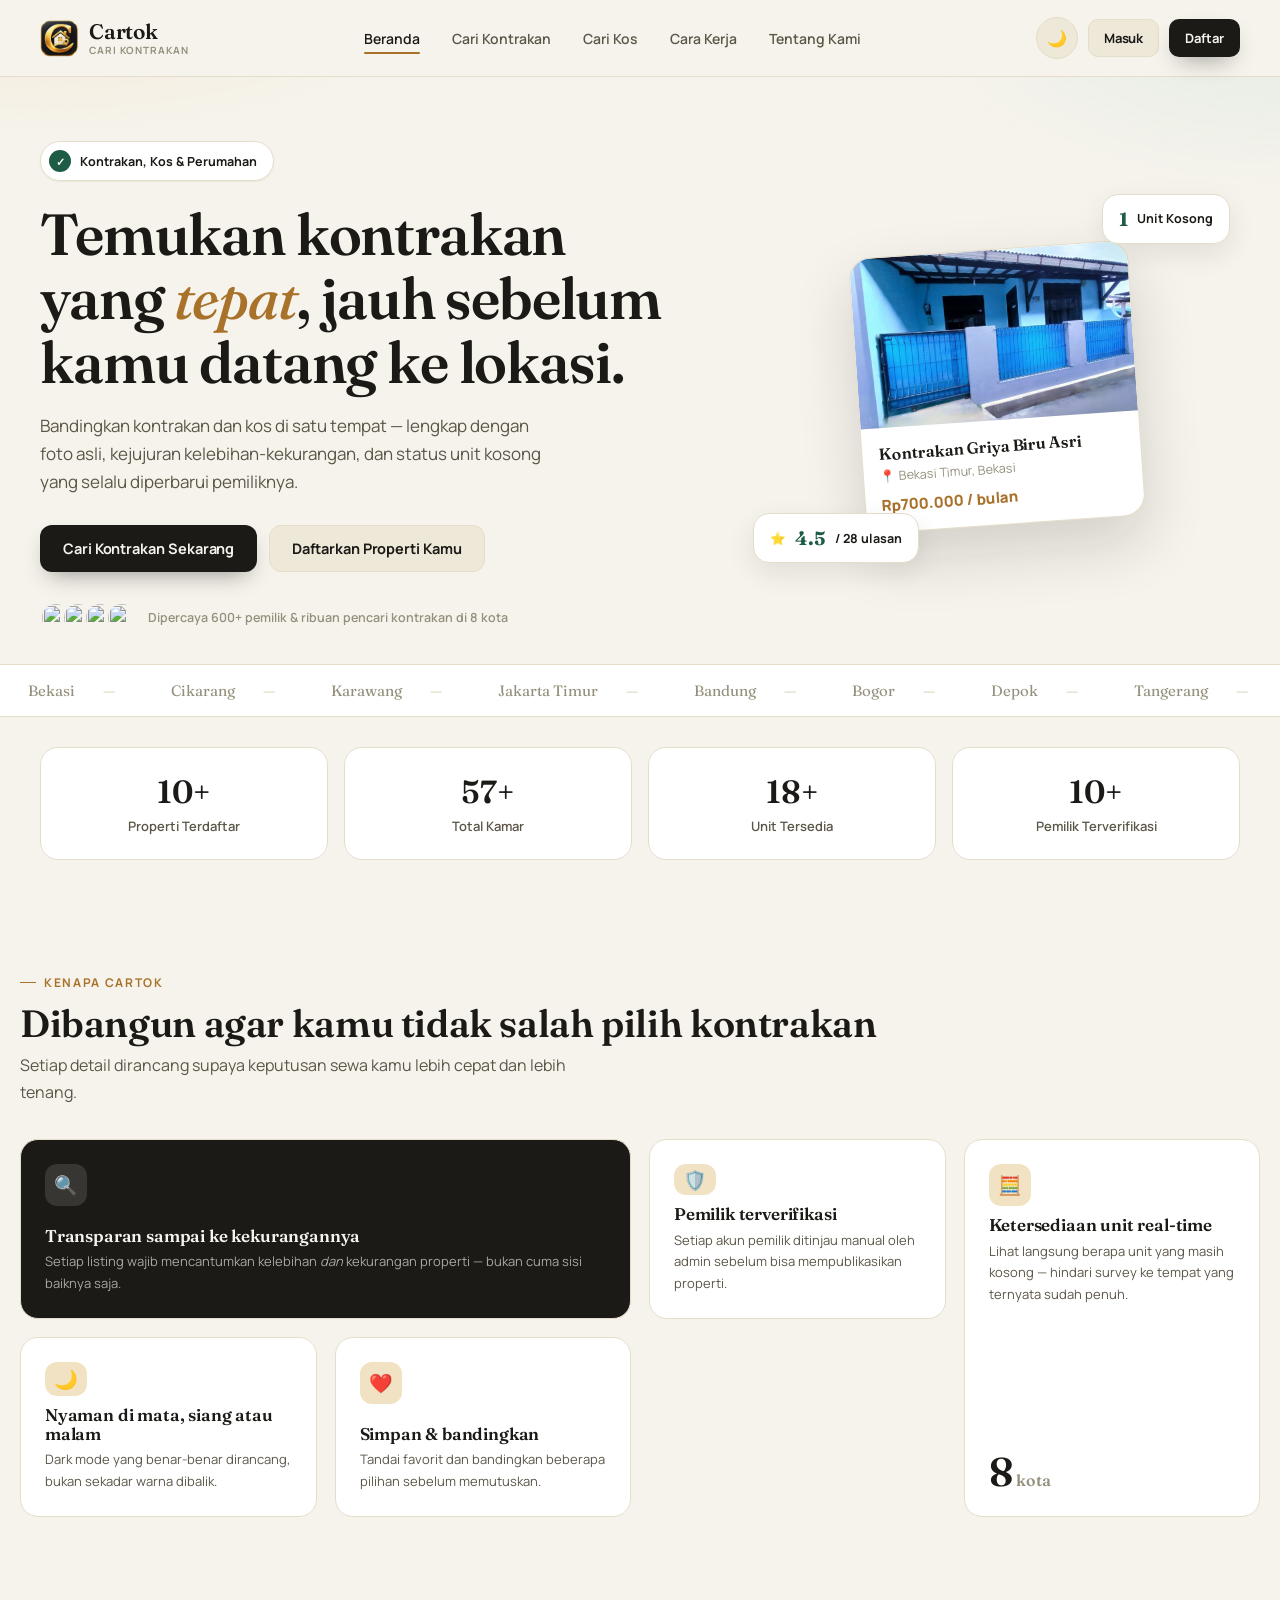
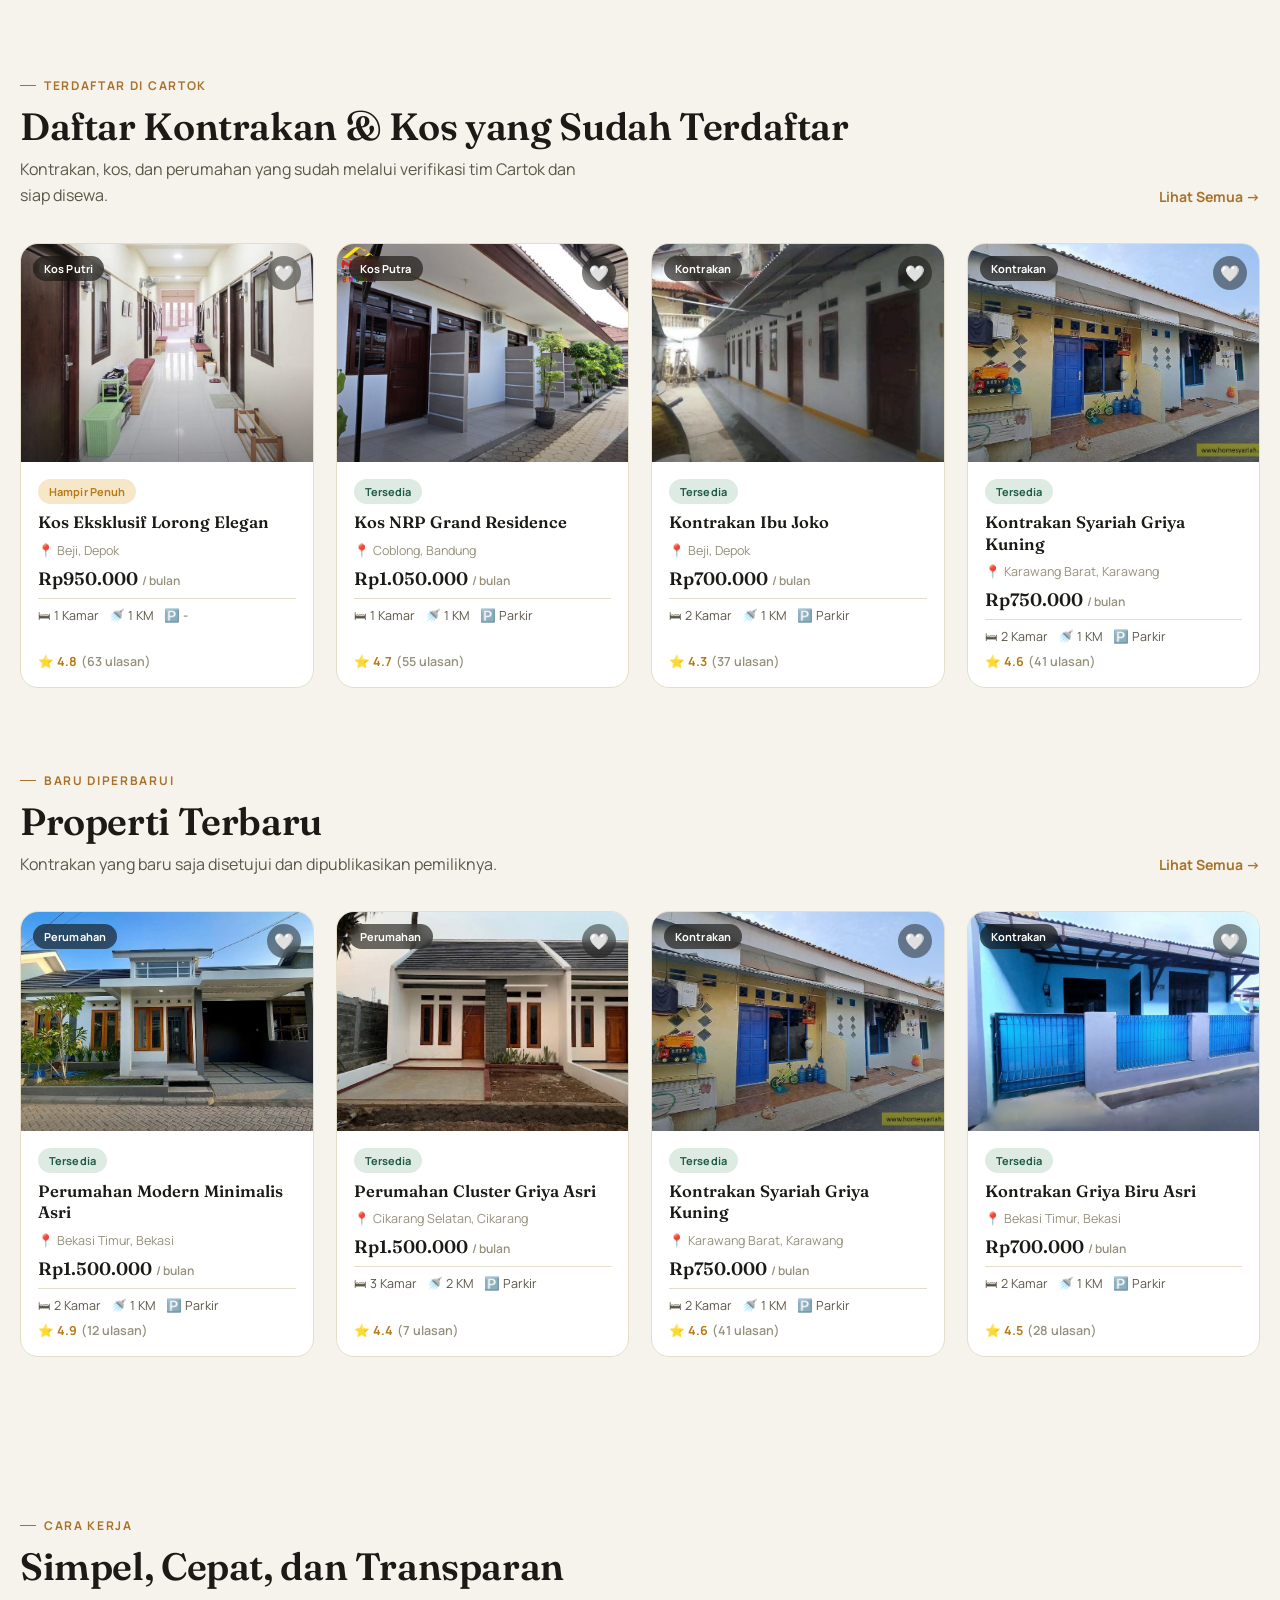
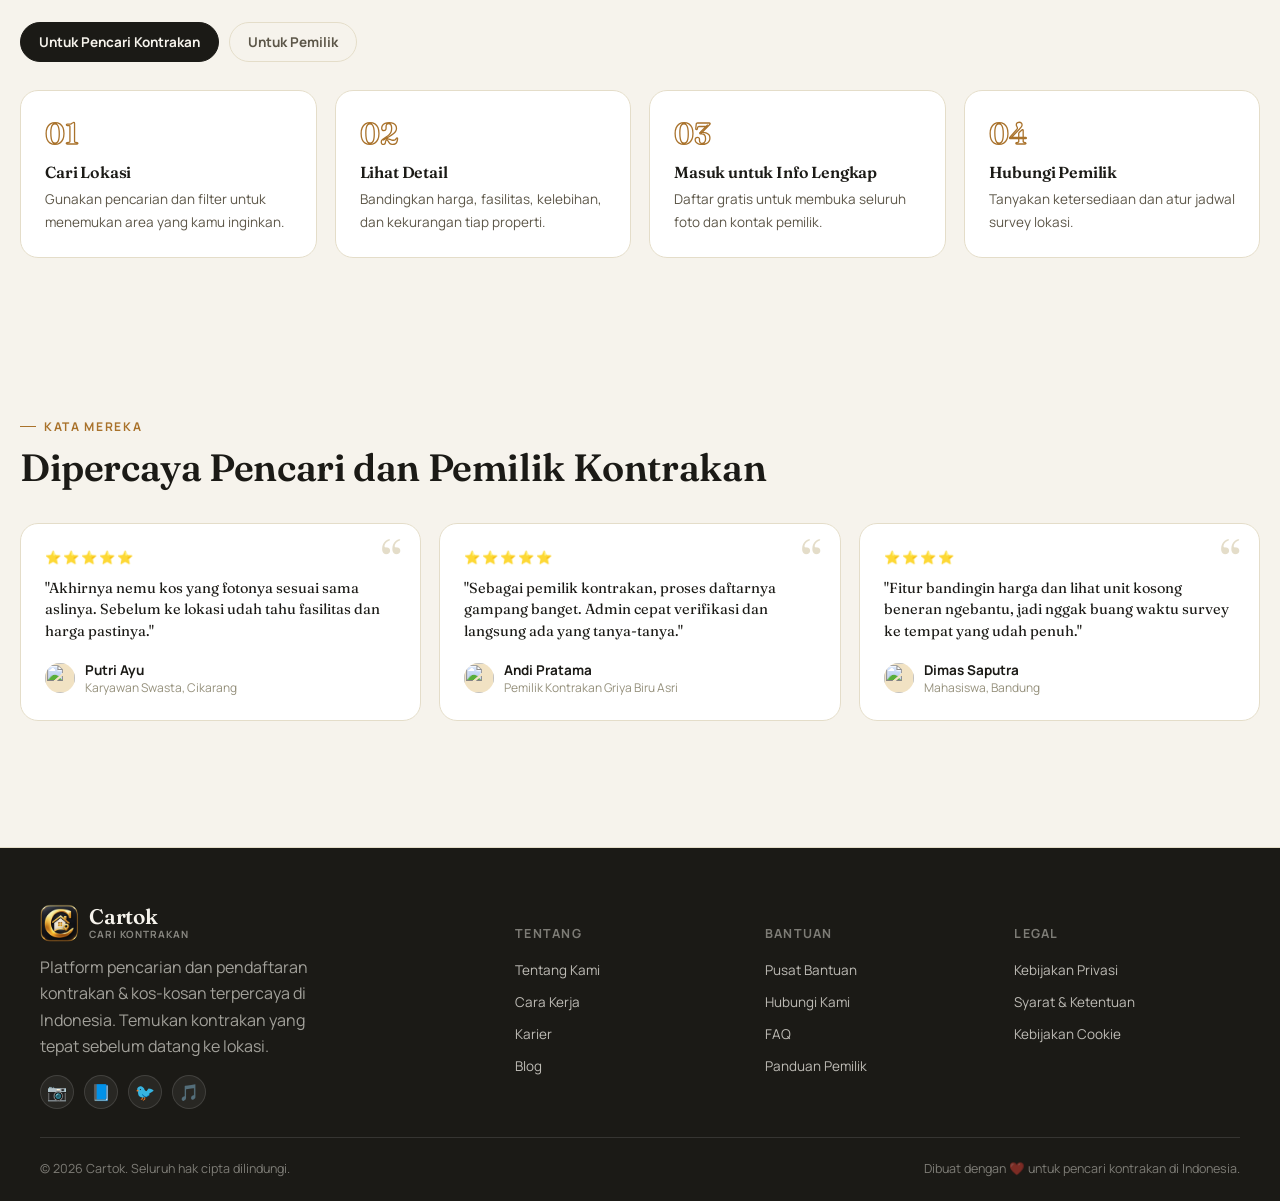
==== commit c6b88d8f: "Add files via upload" ====
--- a/index.html
+++ b/index.html
@@ -5,29 +5,23 @@
 <meta name="viewport" content="width=device-width, initial-scale=1.0">
 <title>Cartok — Temukan Kontrakan &amp; Kos Terpercaya di Indonesia</title>
 <meta name="description" content="Cartok adalah platform pencarian dan pendaftaran kontrakan serta kos-kosan. Bandingkan harga, lihat fasilitas, dan temukan kontrakan yang tersedia sebelum datang ke lokasi.">
-
-<!-- Open Graph / WhatsApp / Facebook -->
-<meta property="og:type" content="website">
-<meta property="og:url" content="https://benyoriki.github.io/Kontrakan/">
-<meta property="og:site_name" content="Cartok">
-<meta property="og:locale" content="id_ID">
 <meta property="og:title" content="Cartok — Marketplace Kontrakan &amp; Kos Modern">
 <meta property="og:description" content="Cari, bandingkan, dan temukan kontrakan atau kos-kosan yang tepat untukmu.">
-<meta property="og:image" content="https://benyoriki.github.io/Kontrakan/preview.jpg">
-<meta property="og:image:secure_url" content="https://benyoriki.github.io/Kontrakan/preview.jpg">
-<meta property="og:image:type" content="image/jpeg">
-<meta property="og:image:width" content="1200">
-<meta property="og:image:height" content="630">
-<meta property="og:image:alt" content="Cartok — platform cari kontrakan dan kos online">
-
-<!-- Twitter Card -->
-<meta name="twitter:card" content="summary_large_image">
-<meta name="twitter:title" content="Cartok — Marketplace Kontrakan &amp; Kos Modern">
-<meta name="twitter:description" content="Cari, bandingkan, dan temukan kontrakan atau kos-kosan yang tepat untukmu.">
-<meta name="twitter:image" content="https://benyoriki.github.io/Kontrakan/preview.jpg">
-
 <link rel="icon" type="image/png" sizes="32x32" href="img/icon-32.png">
 <link rel="apple-touch-icon" href="img/icon-192.png">
+
+<!-- PWA Manifest & Icons -->
+<link rel="manifest" href="manifest.json">
+<link rel="icon" type="image/png" sizes="192x192" href="icon-192.png">
+<link rel="icon" type="image/png" sizes="512x512" href="icon-512.png">
+<meta name="theme-color" content="#111110">
+
+<!-- iOS Safari (Add to Home Screen) -->
+<link rel="apple-touch-icon" sizes="180x180" href="apple-touch-icon.png">
+<meta name="apple-mobile-web-app-capable" content="yes">
+<meta name="apple-mobile-web-app-status-bar-style" content="black-translucent">
+<meta name="apple-mobile-web-app-title" content="Cartok">
+<meta name="mobile-web-app-capable" content="yes">
 <link rel="preconnect" href="https://fonts.googleapis.com">
 <link href="https://fonts.googleapis.com/css2?family=Fraunces:opsz,wght@9..144,400;9..144,500;9..144,600;9..144,700&family=Manrope:wght@400;500;600;700;800&display=swap" rel="stylesheet">
 <link rel="stylesheet" href="css/theme.css">
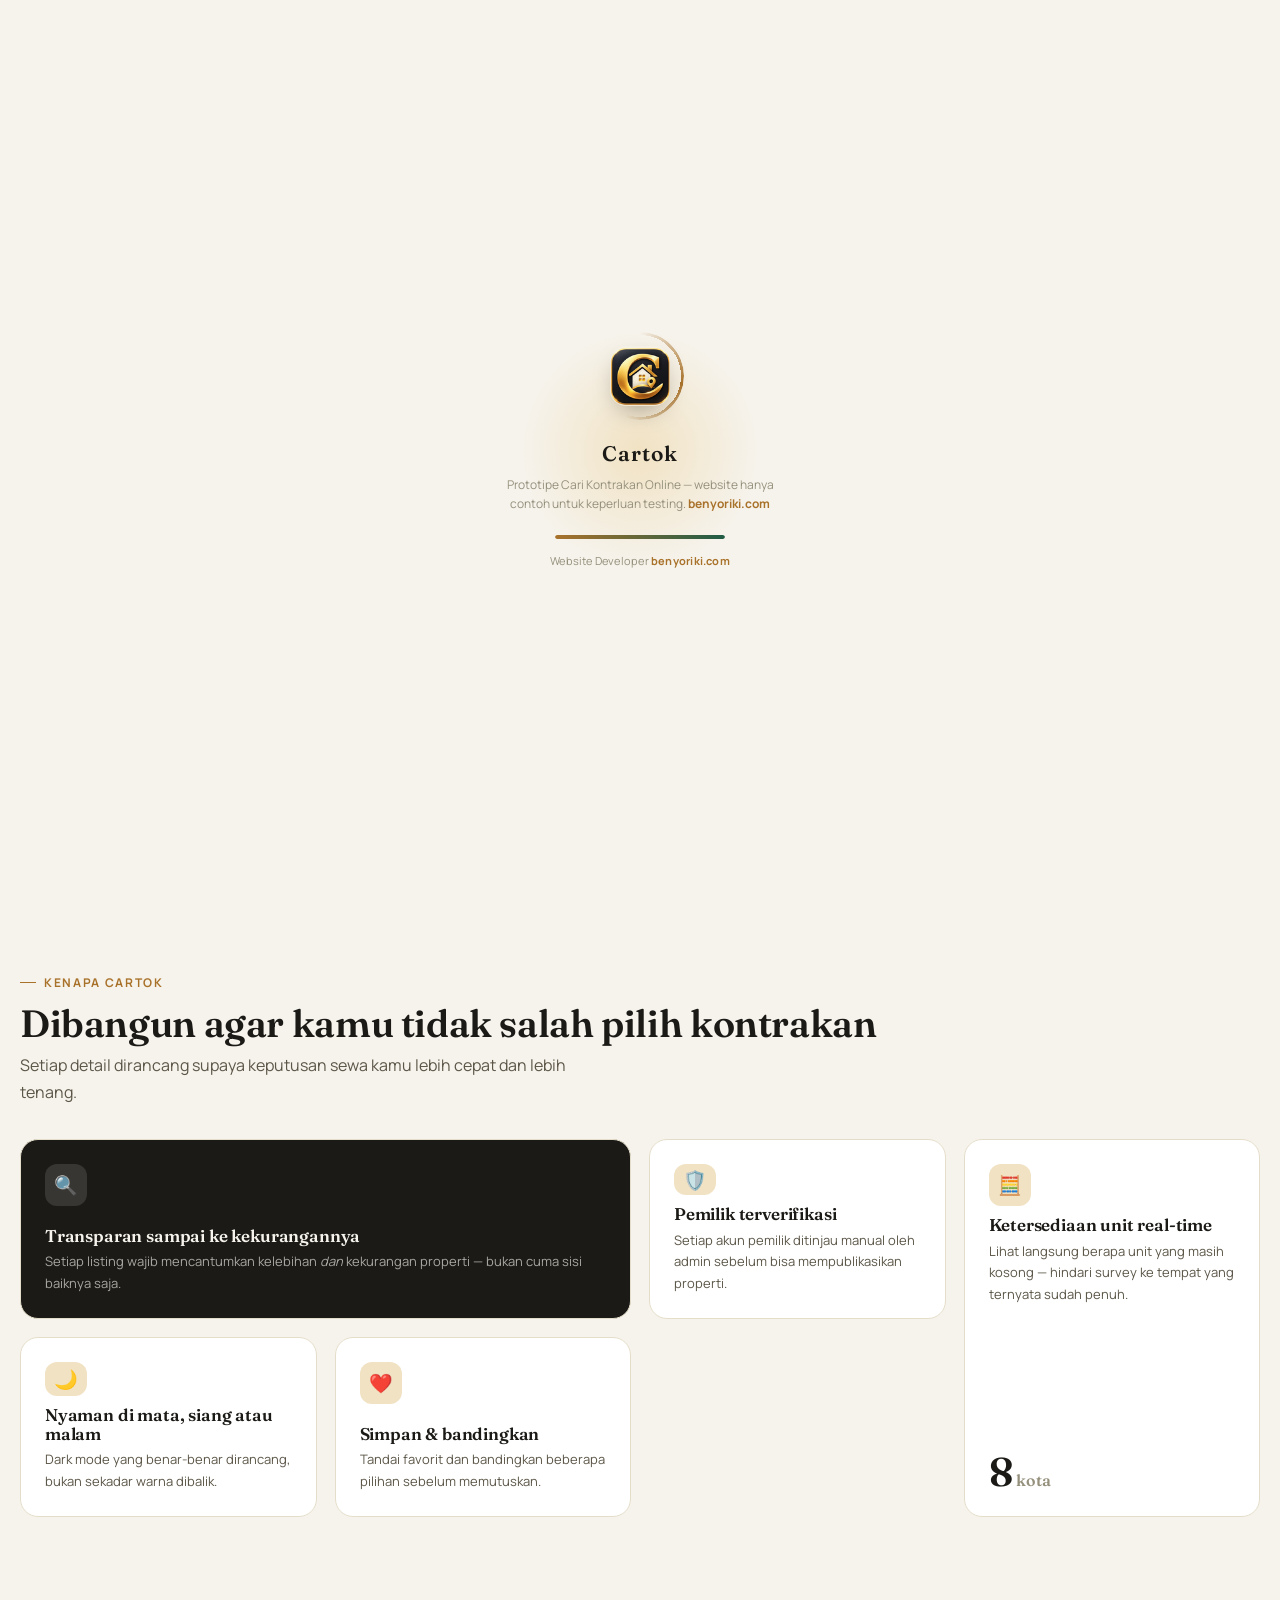
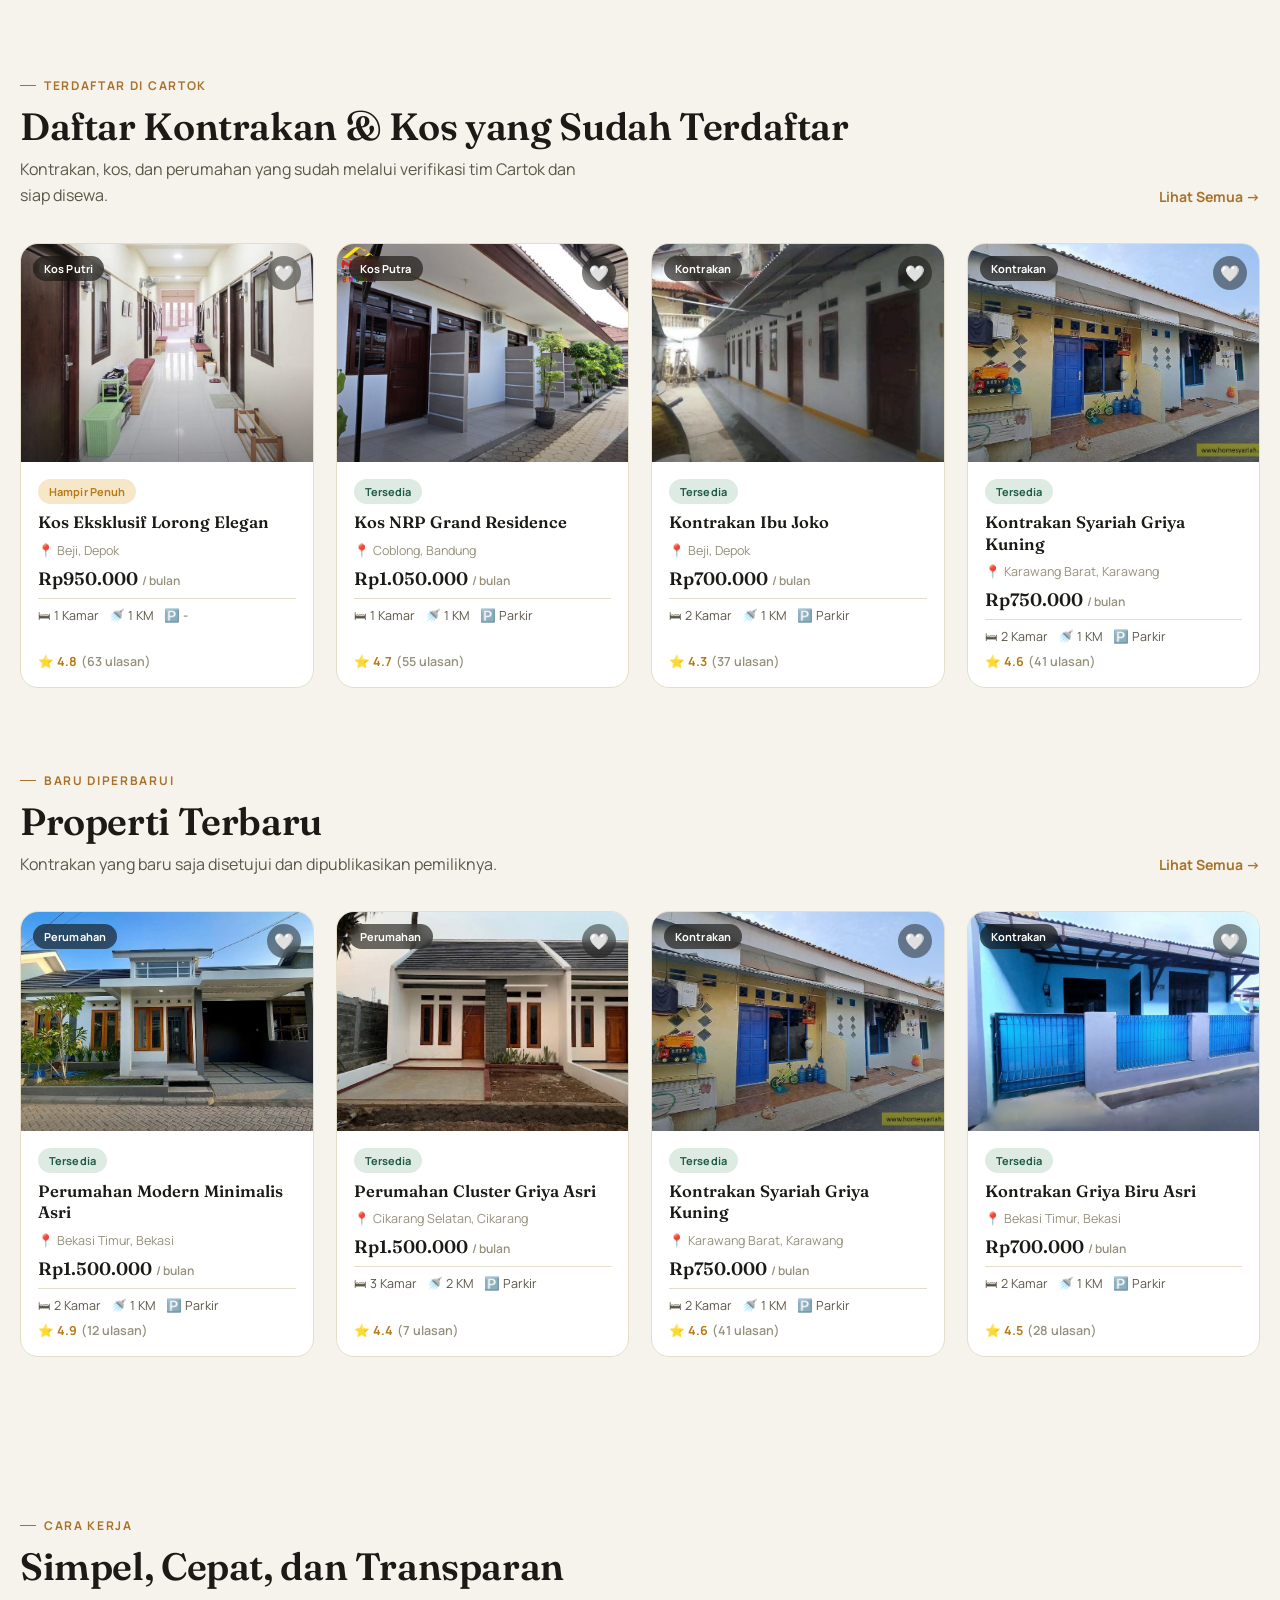
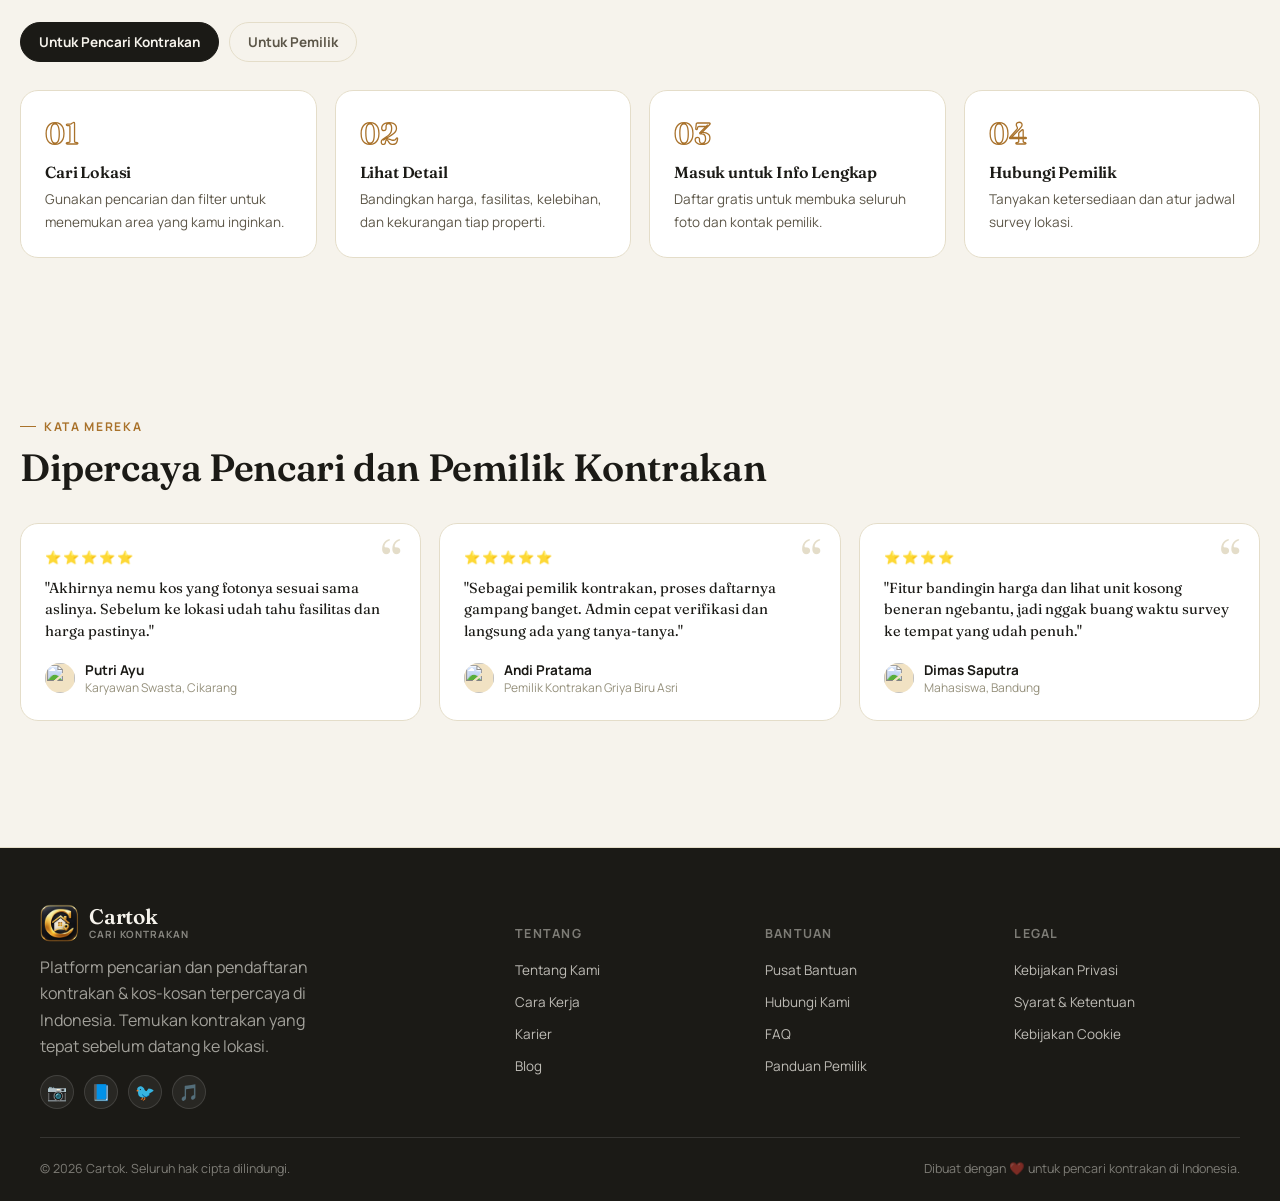
==== commit 143cd90f: "index.html" ====
--- a/index.html
+++ b/index.html
@@ -9,6 +9,12 @@
 <meta property="og:description" content="Cari, bandingkan, dan temukan kontrakan atau kos-kosan yang tepat untukmu.">
 <link rel="icon" type="image/png" sizes="32x32" href="img/icon-32.png">
 <link rel="apple-touch-icon" href="img/icon-192.png">
+
+  <meta property="og:type" content="website">
+<meta property="og:url" content="https://benyoriki.github.io/Kontrakan/">
+<meta property="og:image" content="https://benyoriki.github.io/Kontrakan/preview-og.jpg">
+<meta property="og:image:width" content="1200">
+<meta property="og:image:height" content="630">
 
 <!-- PWA Manifest & Icons -->
 <link rel="manifest" href="manifest.json">
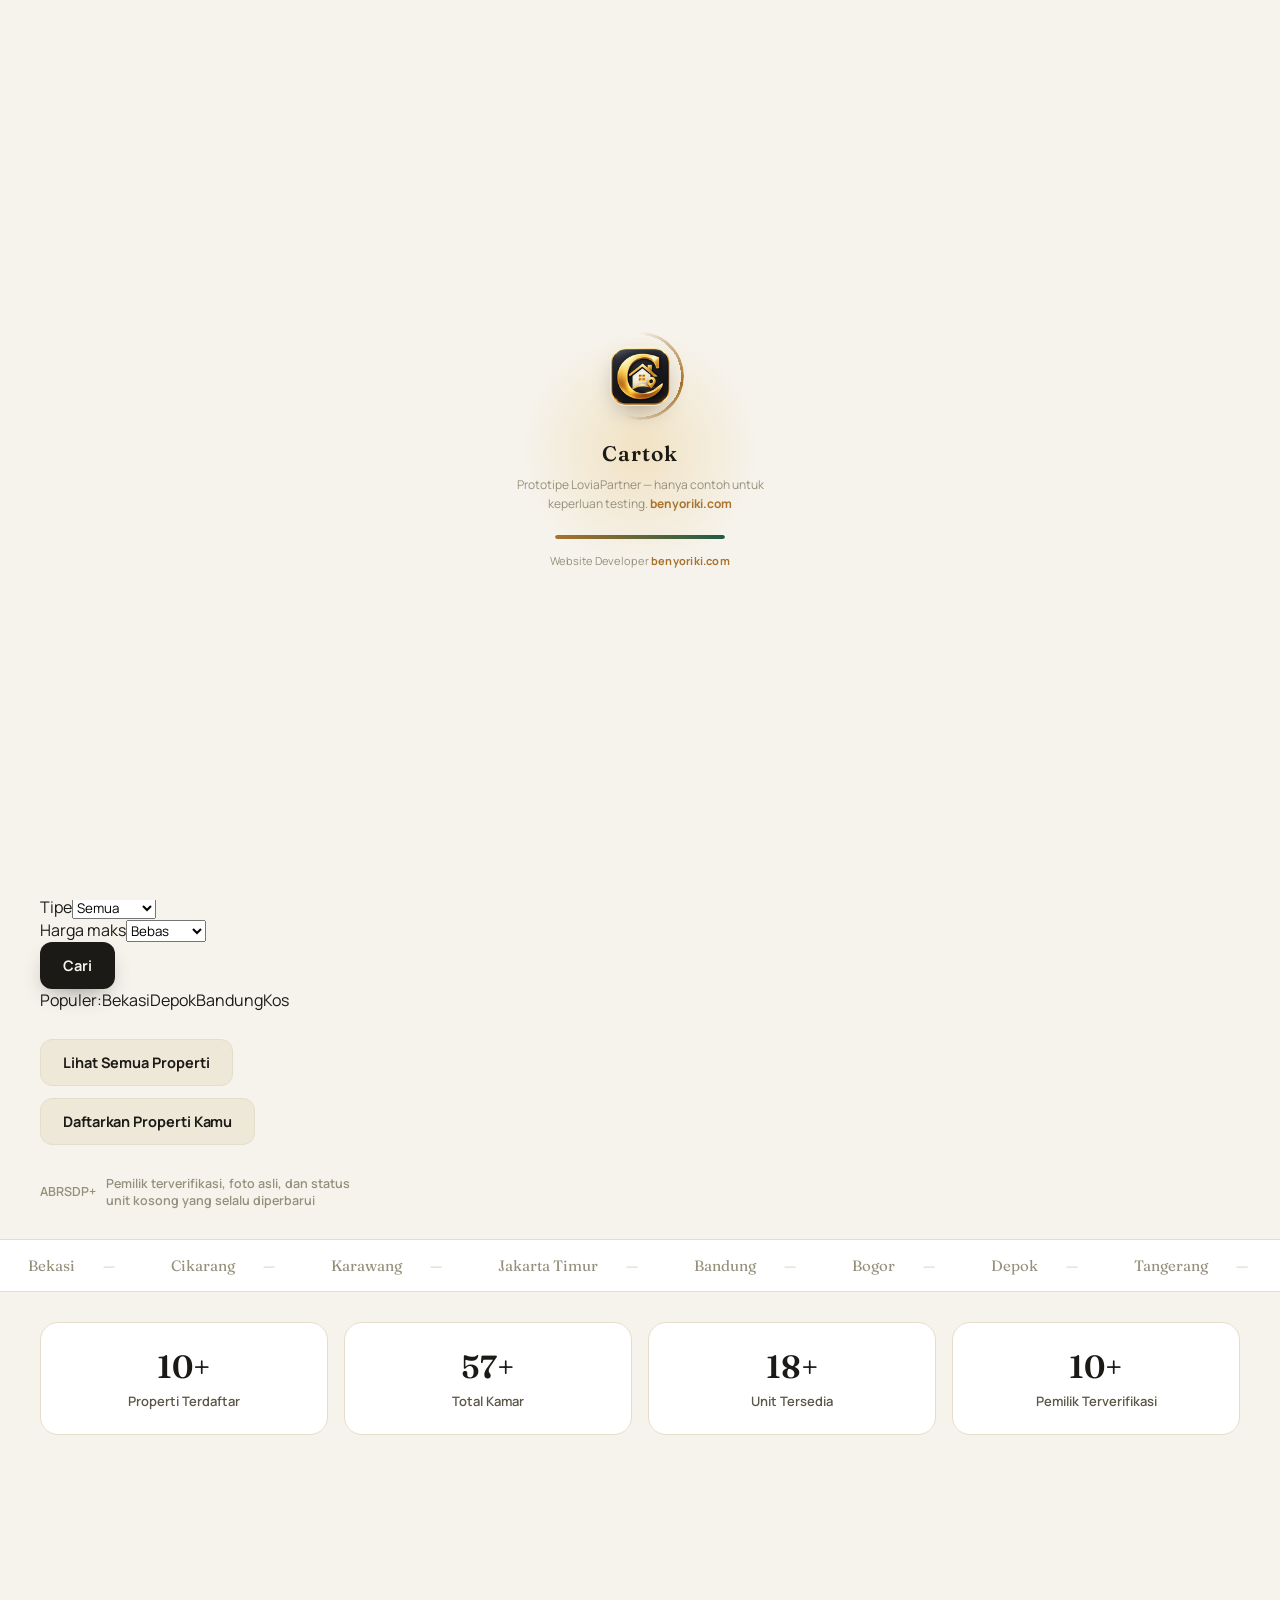
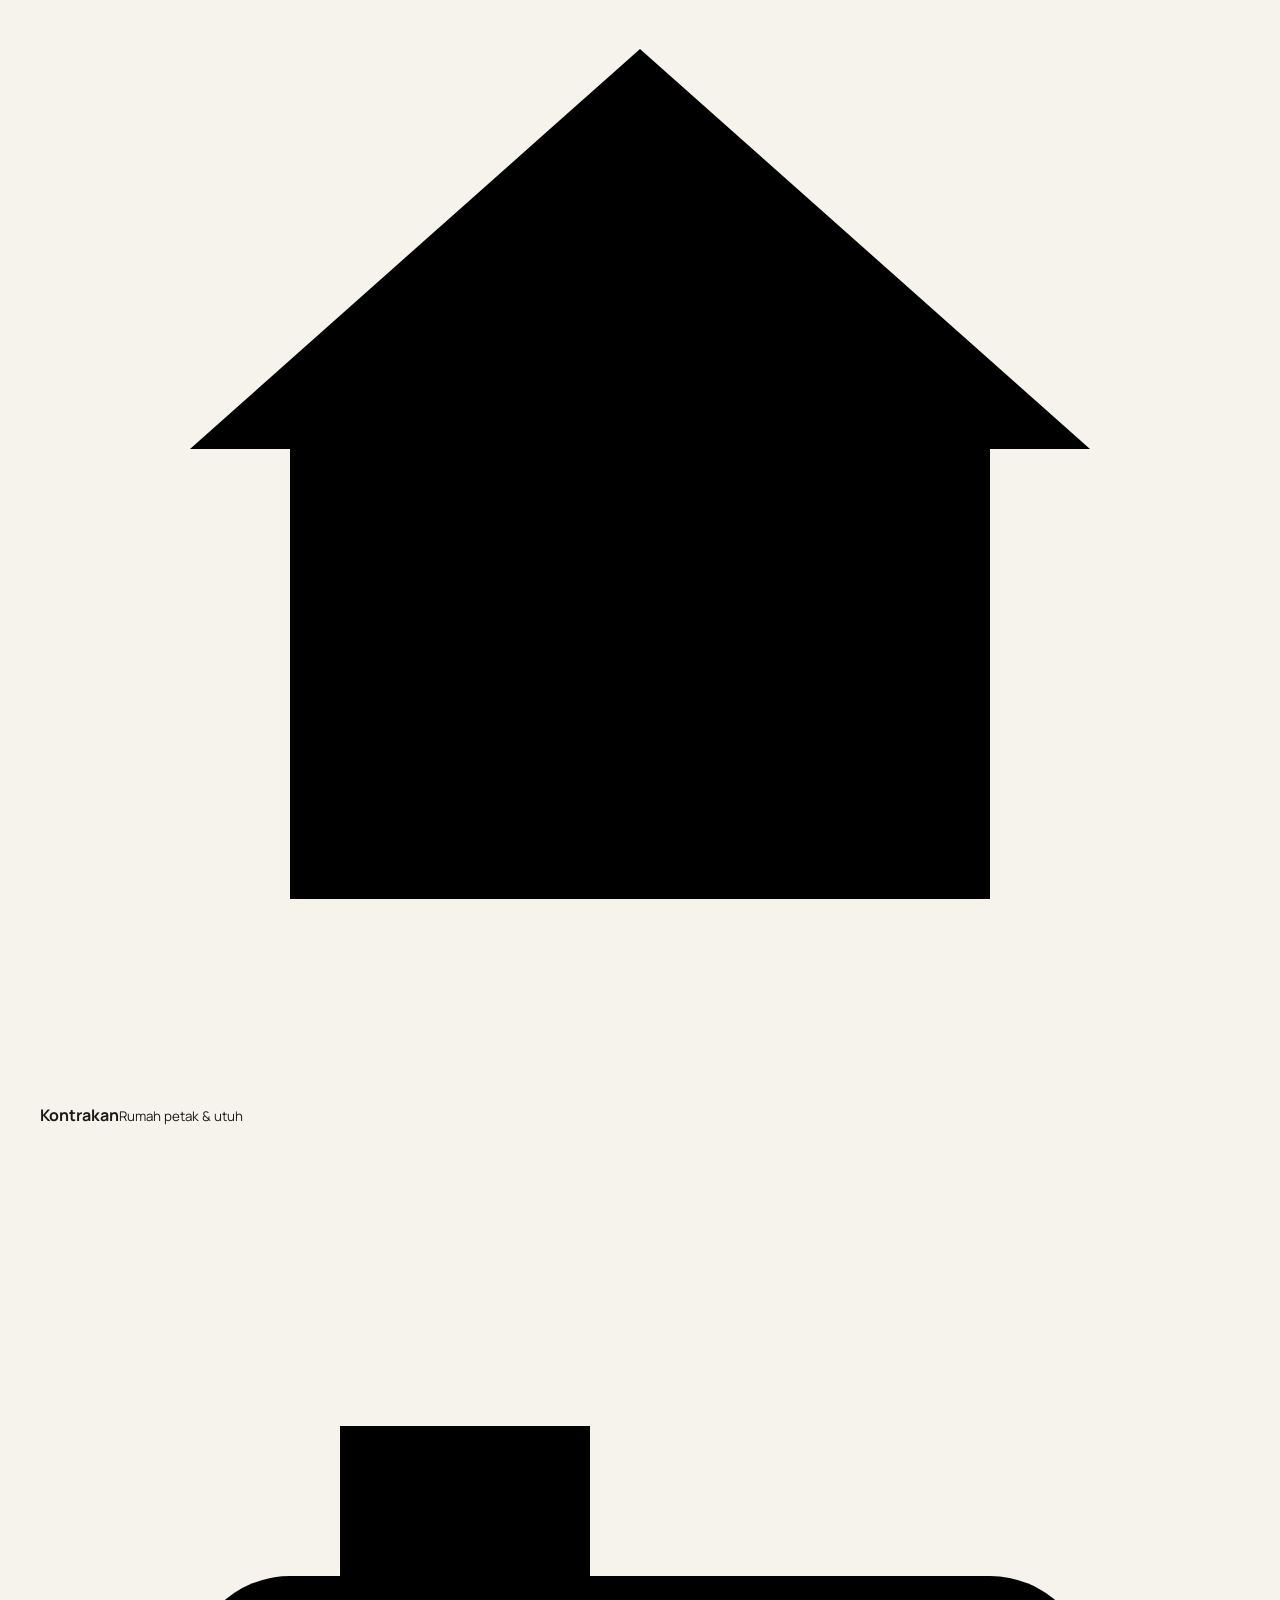
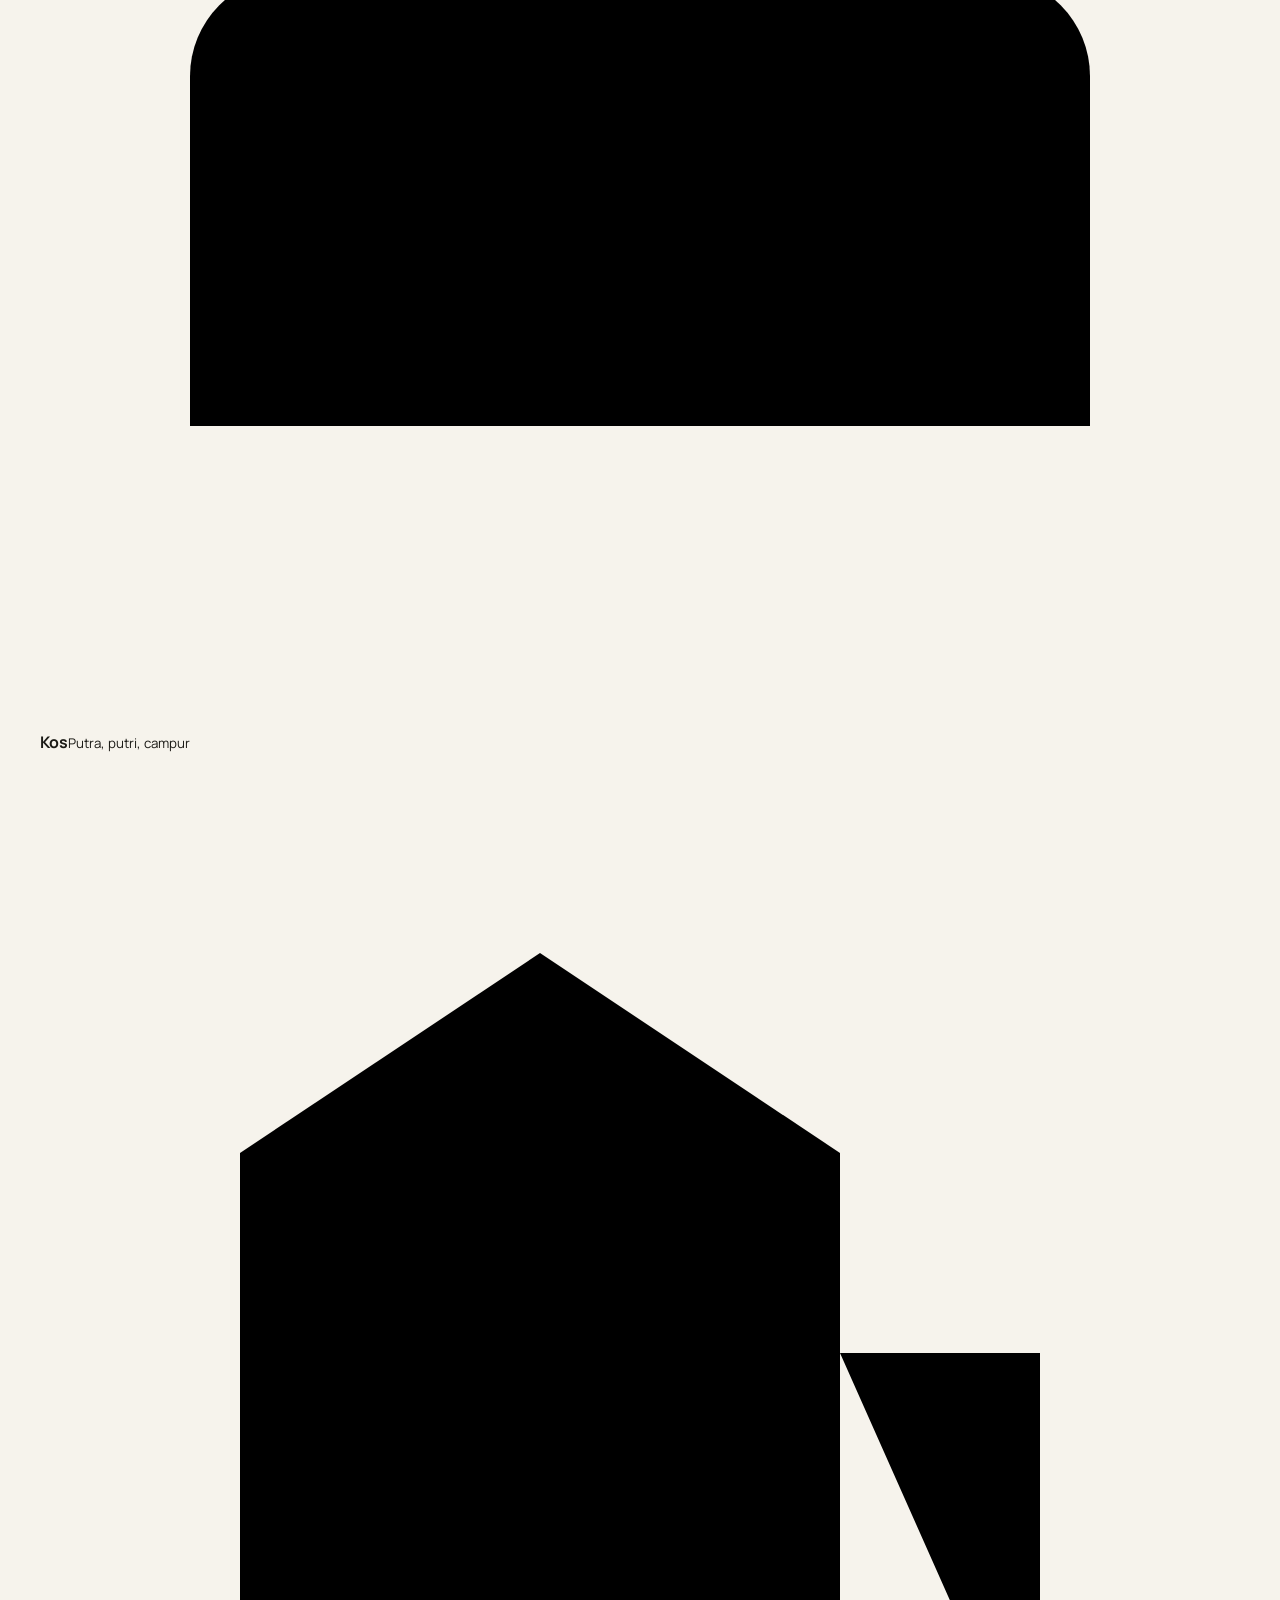
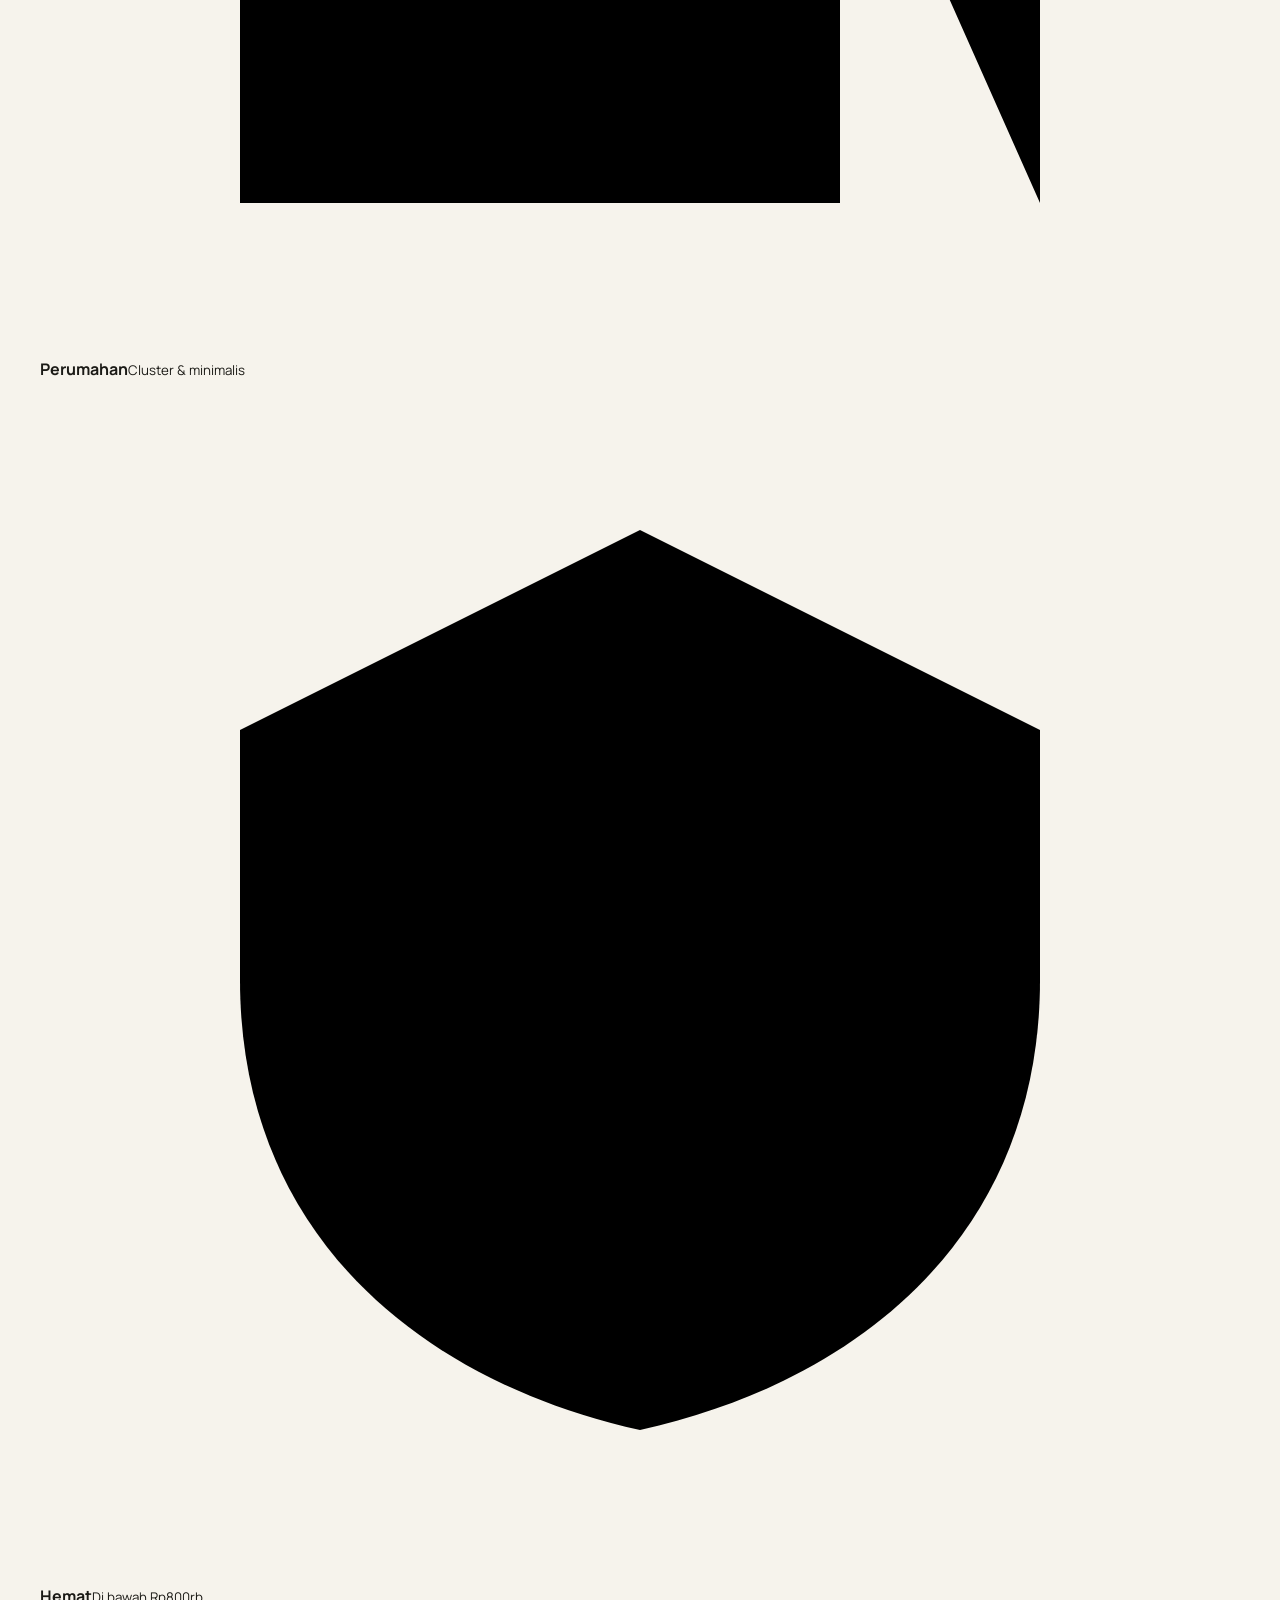
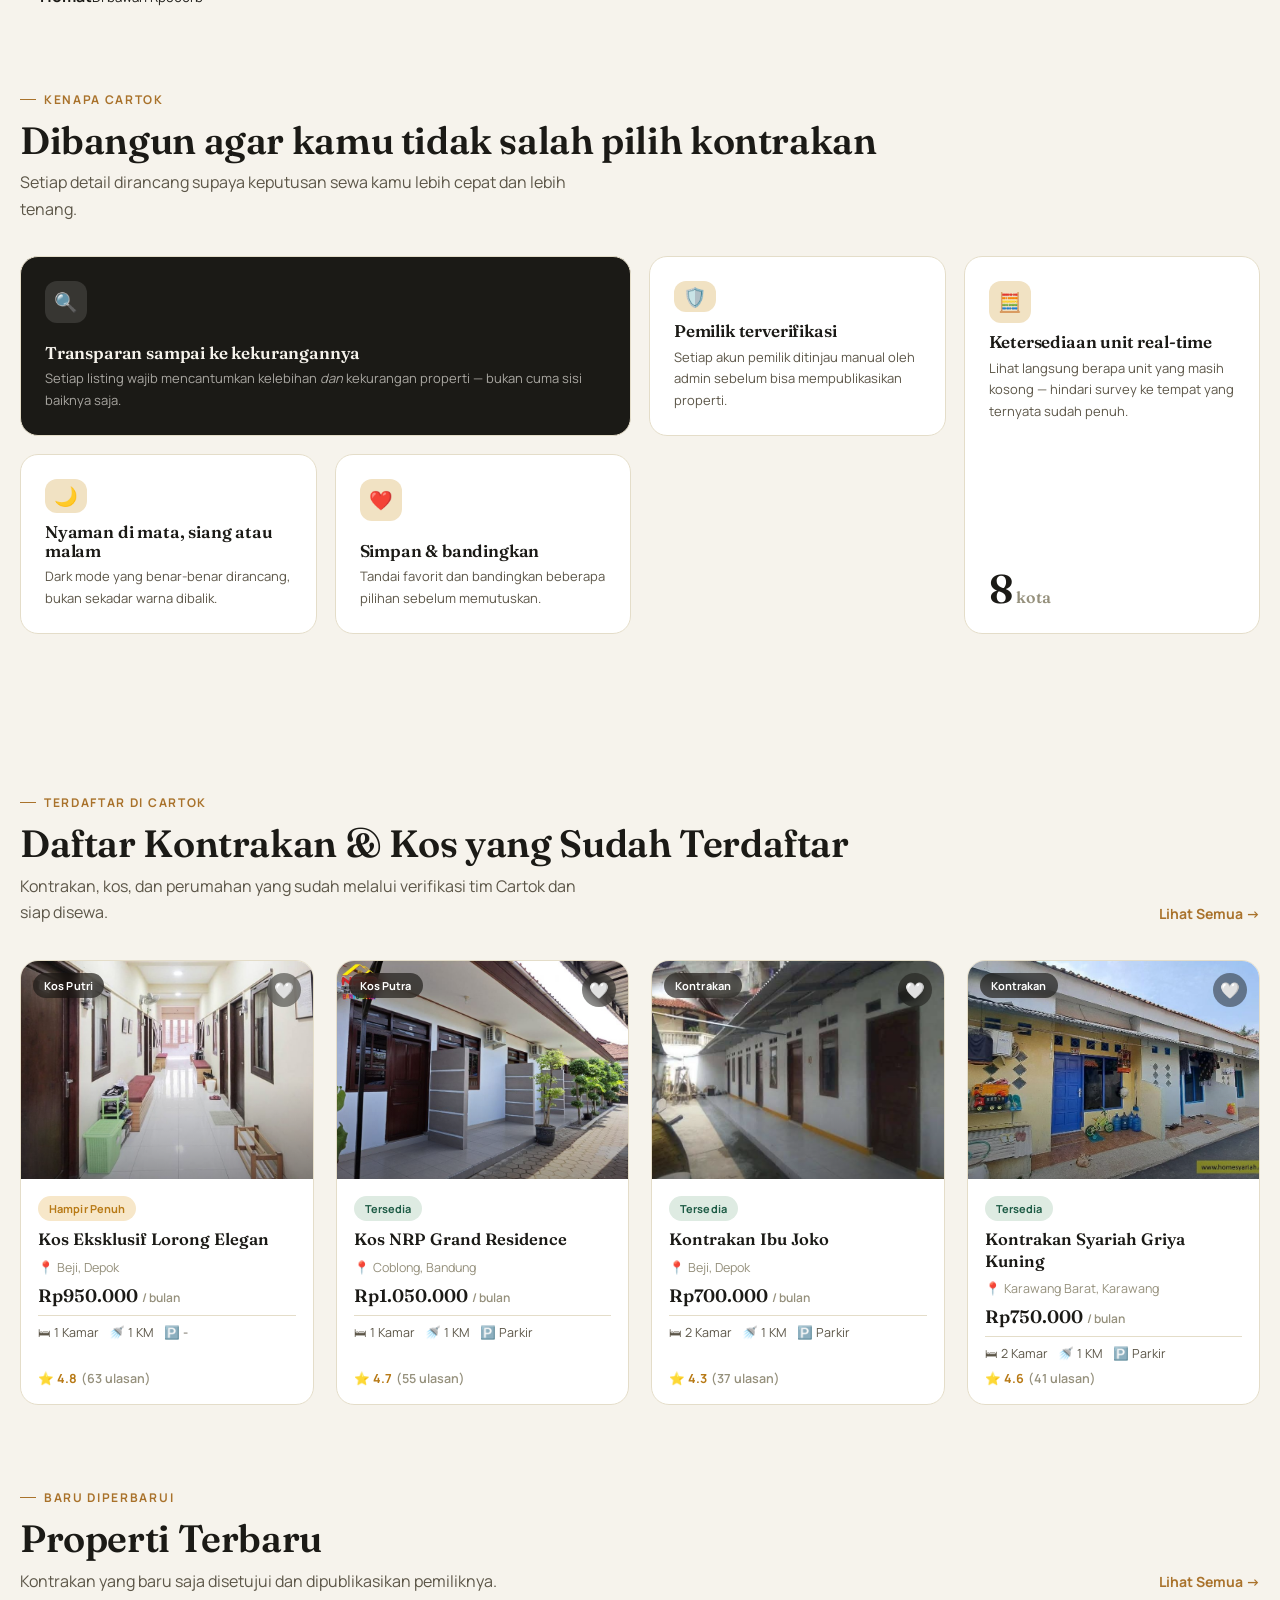
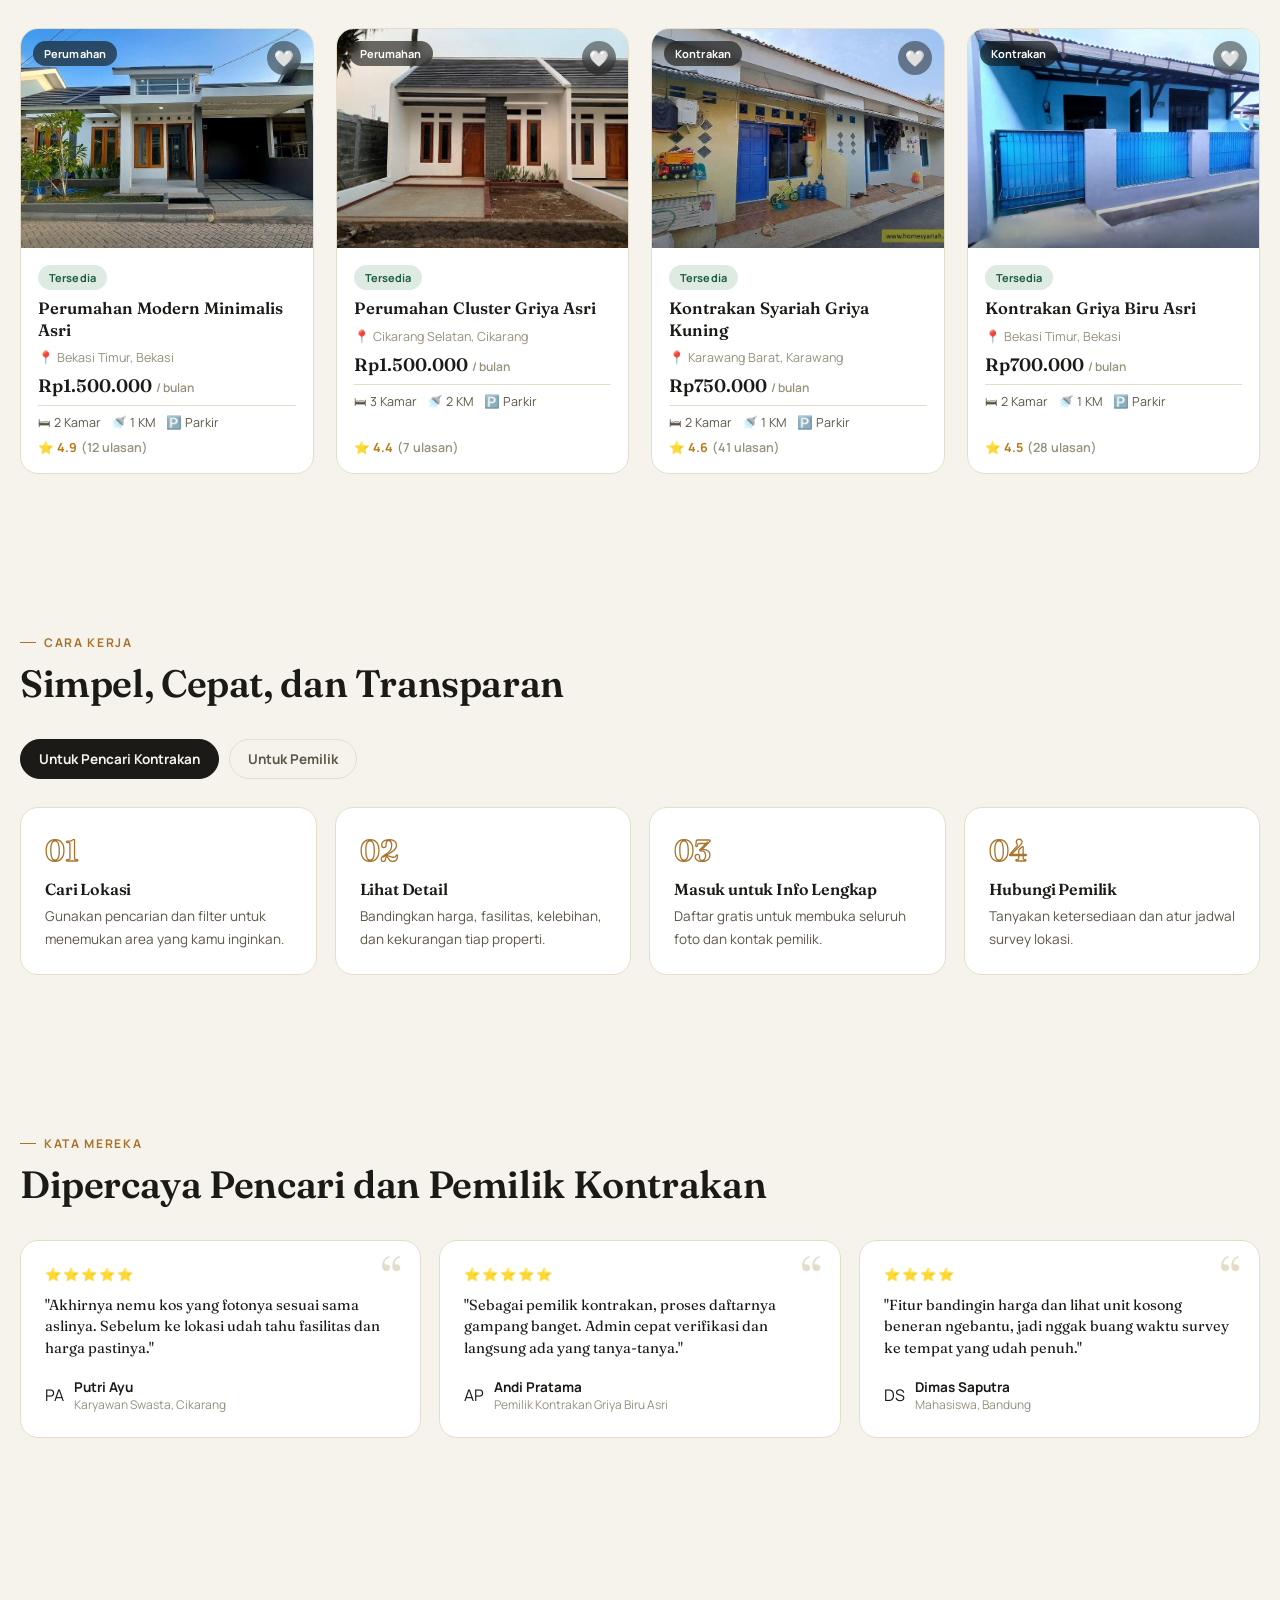
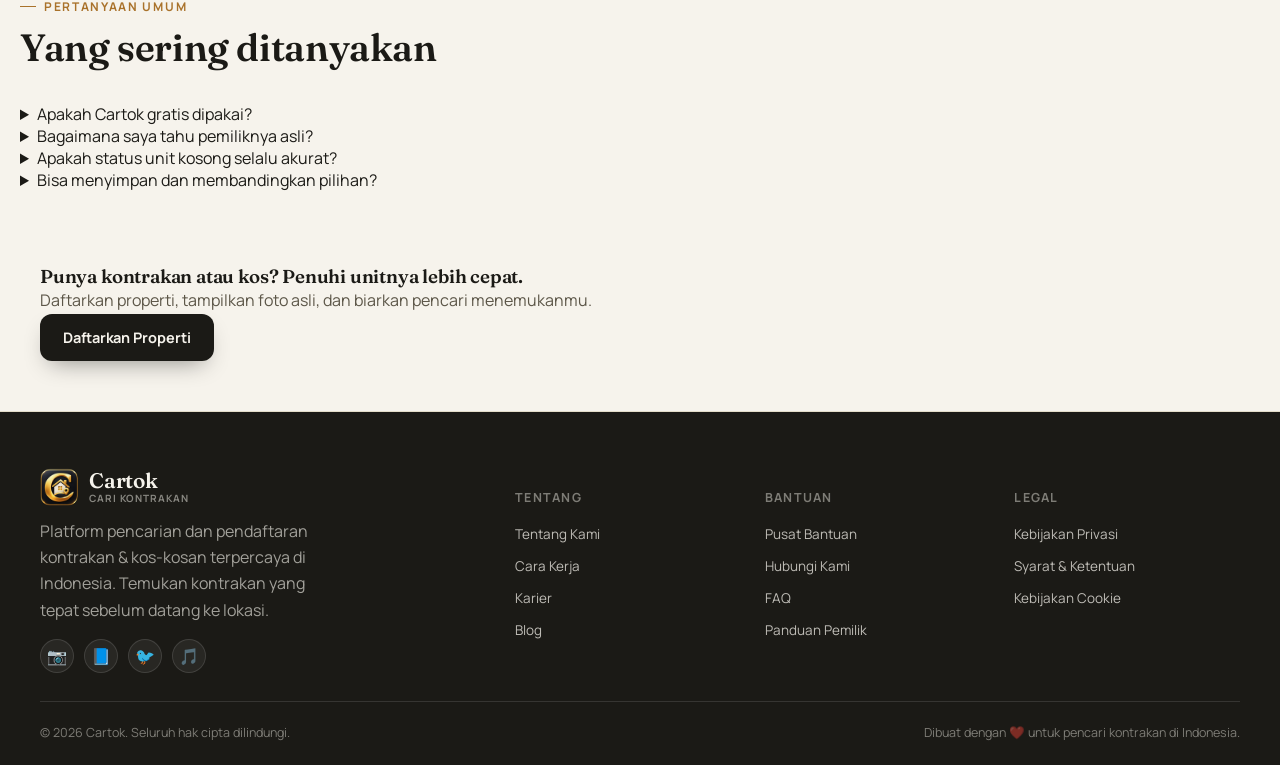
==== commit a7136df1: "Add files via upload" ====
--- a/index.html
+++ b/index.html
@@ -3,18 +3,27 @@
 <head>
 <meta charset="UTF-8">
 <meta name="viewport" content="width=device-width, initial-scale=1.0">
-<title>Cartok — Temukan Kontrakan &amp; Kos Terpercaya di Indonesia</title>
-<meta name="description" content="Cartok adalah platform pencarian dan pendaftaran kontrakan serta kos-kosan. Bandingkan harga, lihat fasilitas, dan temukan kontrakan yang tersedia sebelum datang ke lokasi.">
-<meta property="og:title" content="Cartok — Marketplace Kontrakan &amp; Kos Modern">
-<meta property="og:description" content="Cari, bandingkan, dan temukan kontrakan atau kos-kosan yang tepat untukmu.">
+<title>Cartok — Cari Kontrakan &amp; Kos Jadi Lebih Mudah</title>
+<meta name="description" content="Harga transparan, foto asli, fasilitas lengkap &amp; pemilik terverifikasi — tanpa perantara. Temukan hunian impianmu sekarang!">
+<meta property="og:title" content="Cartok — Cari Kontrakan &amp; Kos Jadi Lebih Mudah">
+<meta property="og:description" content="Harga transparan, foto asli, fasilitas lengkap &amp; pemilik terverifikasi — tanpa perantara. Temukan hunian impianmu sekarang!">
 <link rel="icon" type="image/png" sizes="32x32" href="img/icon-32.png">
 <link rel="apple-touch-icon" href="img/icon-192.png">
 
   <meta property="og:type" content="website">
 <meta property="og:url" content="https://benyoriki.github.io/Kontrakan/">
-<meta property="og:image" content="https://benyoriki.github.io/Kontrakan/preview-og.jpg">
+<meta property="og:image" content="https://benyoriki.github.io/Kontrakan/preview-og.jpg?v=2">
 <meta property="og:image:width" content="1200">
 <meta property="og:image:height" content="630">
+<meta property="og:site_name" content="Cartok">
+<meta property="og:locale" content="id_ID">
+<meta property="og:image:type" content="image/jpeg">
+<meta property="og:image:alt" content="Cartok — Cari kontrakan jadi lebih mudah. Harga transparan, fasilitas lengkap, lokasi strategis.">
+<meta name="twitter:card" content="summary_large_image">
+<meta name="twitter:title" content="Cartok — Cari Kontrakan &amp; Kos Jadi Lebih Mudah">
+<meta name="twitter:description" content="Harga transparan, foto asli, fasilitas lengkap &amp; pemilik terverifikasi — tanpa perantara. Temukan hunian impianmu sekarang!">
+<meta name="twitter:image" content="https://benyoriki.github.io/Kontrakan/preview-og.jpg?v=2">
+
 
 <!-- PWA Manifest & Icons -->
 <link rel="manifest" href="manifest.json">
@@ -29,10 +38,11 @@
 <meta name="apple-mobile-web-app-title" content="Cartok">
 <meta name="mobile-web-app-capable" content="yes">
 <link rel="preconnect" href="https://fonts.googleapis.com">
-<link href="https://fonts.googleapis.com/css2?family=Fraunces:opsz,wght@9..144,400;9..144,500;9..144,600;9..144,700&family=Manrope:wght@400;500;600;700;800&display=swap" rel="stylesheet">
+<link href="https://fonts.googleapis.com/css2?family=Fraunces:wght@600&family=Manrope:wght@500;700;800&display=swap" rel="stylesheet">
 <link rel="stylesheet" href="css/theme.css">
 <link rel="stylesheet" href="css/style.css">
 <link rel="stylesheet" href="css/responsive.css">
+<link rel="stylesheet" href="css/upgrade.css">
 </head>
 <body>
 <div id="page-loader" class="page-loader" aria-hidden="true">
@@ -42,7 +52,7 @@
     <span class="loader-ring"></span>
   </div>
   <div class="loader-word">Cartok</div>
-  <p class="loader-note">Prototipe Cari Kontrakan Online — website hanya contoh untuk keperluan testing. <a href="https://benyoriki.com/" target="_blank" rel="noopener">benyoriki.com</a></p>
+  <p class="loader-note">Prototipe LoviaPartner — hanya contoh untuk keperluan testing. <a href="https://benyoriki.com/" target="_blank" rel="noopener">benyoriki.com</a></p>
   <div class="loader-progress-track"><div class="loader-progress-fill"></div></div>
   <div class="loader-credit">Website Developer <a href="https://benyoriki.com/" target="_blank" rel="noopener">benyoriki.com</a></div>
 </div>
@@ -59,23 +69,25 @@
         <span class="hero-badge"><span class="dot">✓</span> <b>Kontrakan, Kos &amp; Perumahan</b></span>
         <h1>Temukan kontrakan yang <em>tepat</em>, jauh sebelum kamu datang ke lokasi.</h1>
         <p class="lead">Bandingkan kontrakan dan kos di satu tempat — lengkap dengan foto asli, kejujuran kelebihan-kekurangan, dan status unit kosong yang selalu diperbarui pemiliknya.</p>
+        <form class="hero-search" action="search.html" method="get">
+          <div class="hs-f wide"><label for="hs-q">Lokasi / nama</label><input id="hs-q" name="q" type="text" placeholder="Bekasi, Depok, Bandung..."></div>
+          <div class="hs-f"><label for="hs-t">Tipe</label><select id="hs-t" name="type"><option value="">Semua</option><option value="kontrakan">Kontrakan</option><option value="kos">Kos</option></select></div>
+          <div class="hs-f"><label for="hs-p">Harga maks</label><select id="hs-p" name="priceMax"><option value="">Bebas</option><option value="700000">Rp700rb</option><option value="1000000">Rp1 juta</option><option value="1500000">Rp1,5 juta</option></select></div>
+          <button class="btn btn-primary" type="submit">Cari</button>
+        </form>
+        <div class="hero-quick"><span>Populer:</span><a href="search.html?q=Bekasi">Bekasi</a><a href="search.html?q=Depok">Depok</a><a href="search.html?q=Bandung">Bandung</a><a href="search.html?type=kos">Kos</a></div>
         <div class="hero-actions">
-          <a href="search.html" class="btn btn-primary">Cari Kontrakan Sekarang</a>
+          <a href="search.html" class="btn btn-secondary">Lihat Semua Properti</a>
           <a href="register.html" class="btn btn-secondary">Daftarkan Properti Kamu</a>
         </div>
         <div class="hero-trust">
-          <div class="stack">
-            <img src="https://i.pravatar.cc/100?img=32" alt="">
-            <img src="https://i.pravatar.cc/100?img=12" alt="">
-            <img src="https://i.pravatar.cc/100?img=45" alt="">
-            <img src="https://i.pravatar.cc/100?img=8" alt="">
-          </div>
-          <span>Dipercaya 600+ pemilik &amp; ribuan pencari kontrakan di 8 kota</span>
+          <div class="stack"><span class="ini">AB</span><span class="ini">RS</span><span class="ini">DP</span><span class="ini">+</span></div>
+          <span>Pemilik terverifikasi, foto asli, dan status unit kosong yang selalu diperbarui</span>
         </div>
       </div>
 
       <div class="hero-visual">
-        <div class="hero-visual-card">
+        <div class="hero-visual-card c1"><img src="img/kos_kosan_01.jpg" alt="" loading="lazy"><div class="body"><div class="t1">Kos Eksklusif Lorong Elegan</div><div class="t2">Beji, Depok</div><div class="t3">Rp950.000 / bulan</div></div></div><div class="hero-visual-card c2"><img src="img/kontrak_04.jpg" alt="" loading="lazy"><div class="body"><div class="t1">Kontrakan Ibu Joko</div><div class="t2">Beji, Depok</div><div class="t3">Rp700.000 / bulan</div></div></div><div class="hero-visual-card c3">
           <img src="img/kontrak_01.jpg" alt="">
           <div class="body">
             <div class="t1">Kontrakan Griya Biru Asri</div>
@@ -105,6 +117,7 @@
     </div>
   </section>
 
+  <section class="container reveal" style="margin-top:34px"><div class="cat-grid"><a class="cat" href="search.html?type=kontrakan"><i><svg viewBox="0 0 24 24"><path d="M3 11l9-8 9 8"/><path d="M5 10v10h14V10"/><path d="M10 20v-6h4v6"/></svg></i><span><b>Kontrakan</b><small>Rumah petak &amp; utuh</small></span></a><a class="cat" href="search.html?type=kos"><i><svg viewBox="0 0 24 24"><path d="M3 18v-7a2 2 0 0 1 2-2h14a2 2 0 0 1 2 2v7"/><path d="M3 18h18M3 14h18M6 9V6h5v3"/></svg></i><span><b>Kos</b><small>Putra, putri, campur</small></span></a><a class="cat" href="search.html?q=Perumahan"><i><svg viewBox="0 0 24 24"><path d="M4 21V8l6-4 6 4v13"/><path d="M16 12h4v9M8 11h4M8 15h4M8 19h4"/></svg></i><span><b>Perumahan</b><small>Cluster &amp; minimalis</small></span></a><a class="cat" href="search.html?priceMax=800000"><i><svg viewBox="0 0 24 24"><path d="M12 3l8 4v5c0 5-3.5 8-8 9-4.5-1-8-4-8-9V7z"/><path d="M9 12l2 2 4-4"/></svg></i><span><b>Hemat</b><small>Di bawah Rp800rb</small></span></a></div></section>
   <!-- WHY CARTOK (bento) -->
   <section class="section container">
     <div class="section-head reveal">
@@ -218,20 +231,22 @@
       <div class="testi-card">
         <div class="testi-stars">⭐⭐⭐⭐⭐</div>
         <p class="testi-text">"Akhirnya nemu kos yang fotonya sesuai sama aslinya. Sebelum ke lokasi udah tahu fasilitas dan harga pastinya."</p>
-        <div class="testi-user"><img src="https://i.pravatar.cc/100?img=32" class="avatar"><div><div class="testi-name">Putri Ayu</div><div class="testi-role">Karyawan Swasta, Cikarang</div></div></div>
+        <div class="testi-user"><span class="ini">PA</span><div><div class="testi-name">Putri Ayu</div><div class="testi-role">Karyawan Swasta, Cikarang</div></div></div>
       </div>
       <div class="testi-card">
         <div class="testi-stars">⭐⭐⭐⭐⭐</div>
         <p class="testi-text">"Sebagai pemilik kontrakan, proses daftarnya gampang banget. Admin cepat verifikasi dan langsung ada yang tanya-tanya."</p>
-        <div class="testi-user"><img src="https://i.pravatar.cc/100?img=12" class="avatar"><div><div class="testi-name">Andi Pratama</div><div class="testi-role">Pemilik Kontrakan Griya Biru Asri</div></div></div>
+        <div class="testi-user"><span class="ini">AP</span><div><div class="testi-name">Andi Pratama</div><div class="testi-role">Pemilik Kontrakan Griya Biru Asri</div></div></div>
       </div>
       <div class="testi-card">
         <div class="testi-stars">⭐⭐⭐⭐</div>
         <p class="testi-text">"Fitur bandingin harga dan lihat unit kosong beneran ngebantu, jadi nggak buang waktu survey ke tempat yang udah penuh."</p>
-        <div class="testi-user"><img src="https://i.pravatar.cc/100?img=45" class="avatar"><div><div class="testi-name">Dimas Saputra</div><div class="testi-role">Mahasiswa, Bandung</div></div></div>
-      </div>
-    </div>
-  </section>
+        <div class="testi-user"><span class="ini">DS</span><div><div class="testi-name">Dimas Saputra</div><div class="testi-role">Mahasiswa, Bandung</div></div></div>
+      </div>
+    </div>
+  </section>
+<section class="section container"><div class="section-head reveal"><div><span class="eyebrow">Pertanyaan umum</span><h2 class="section-title">Yang sering ditanyakan</h2></div></div><div class="faq"><details><summary>Apakah Cartok gratis dipakai?</summary><p>Mencari dan membandingkan kontrakan gratis. Pemilik juga bisa mendaftarkan properti tanpa biaya di versi prototipe ini.</p></details><details><summary>Bagaimana saya tahu pemiliknya asli?</summary><p>Setiap akun pemilik ditinjau manual oleh admin sebelum bisa mempublikasikan properti, dan listing wajib mencantumkan kelebihan serta kekurangan.</p></details><details><summary>Apakah status unit kosong selalu akurat?</summary><p>Pemilik memperbarui status unit sendiri. Tetap konfirmasi lewat kontak pemilik sebelum survei ke lokasi.</p></details><details><summary>Bisa menyimpan dan membandingkan pilihan?</summary><p>Bisa. Tandai favorit dengan ikon hati, lalu buka halaman Favorit untuk membandingkan beberapa pilihan.</p></details></div></section>
+  <section class="container"><div class="cta-band"><div><h3>Punya kontrakan atau kos? Penuhi unitnya lebih cepat.</h3><p>Daftarkan properti, tampilkan foto asli, dan biarkan pencari menemukanmu.</p></div><a href="register.html" class="btn btn-primary">Daftarkan Properti</a></div></section>
 </main>
 
 <footer id="site-footer"></footer>
@@ -254,5 +269,6 @@
     document.getElementById("steps-pemilik").classList.toggle("hidden", which!=="pemilik");
   }
 </script>
+<script src="js/upgrade.js" defer></script>
 </body>
 </html>
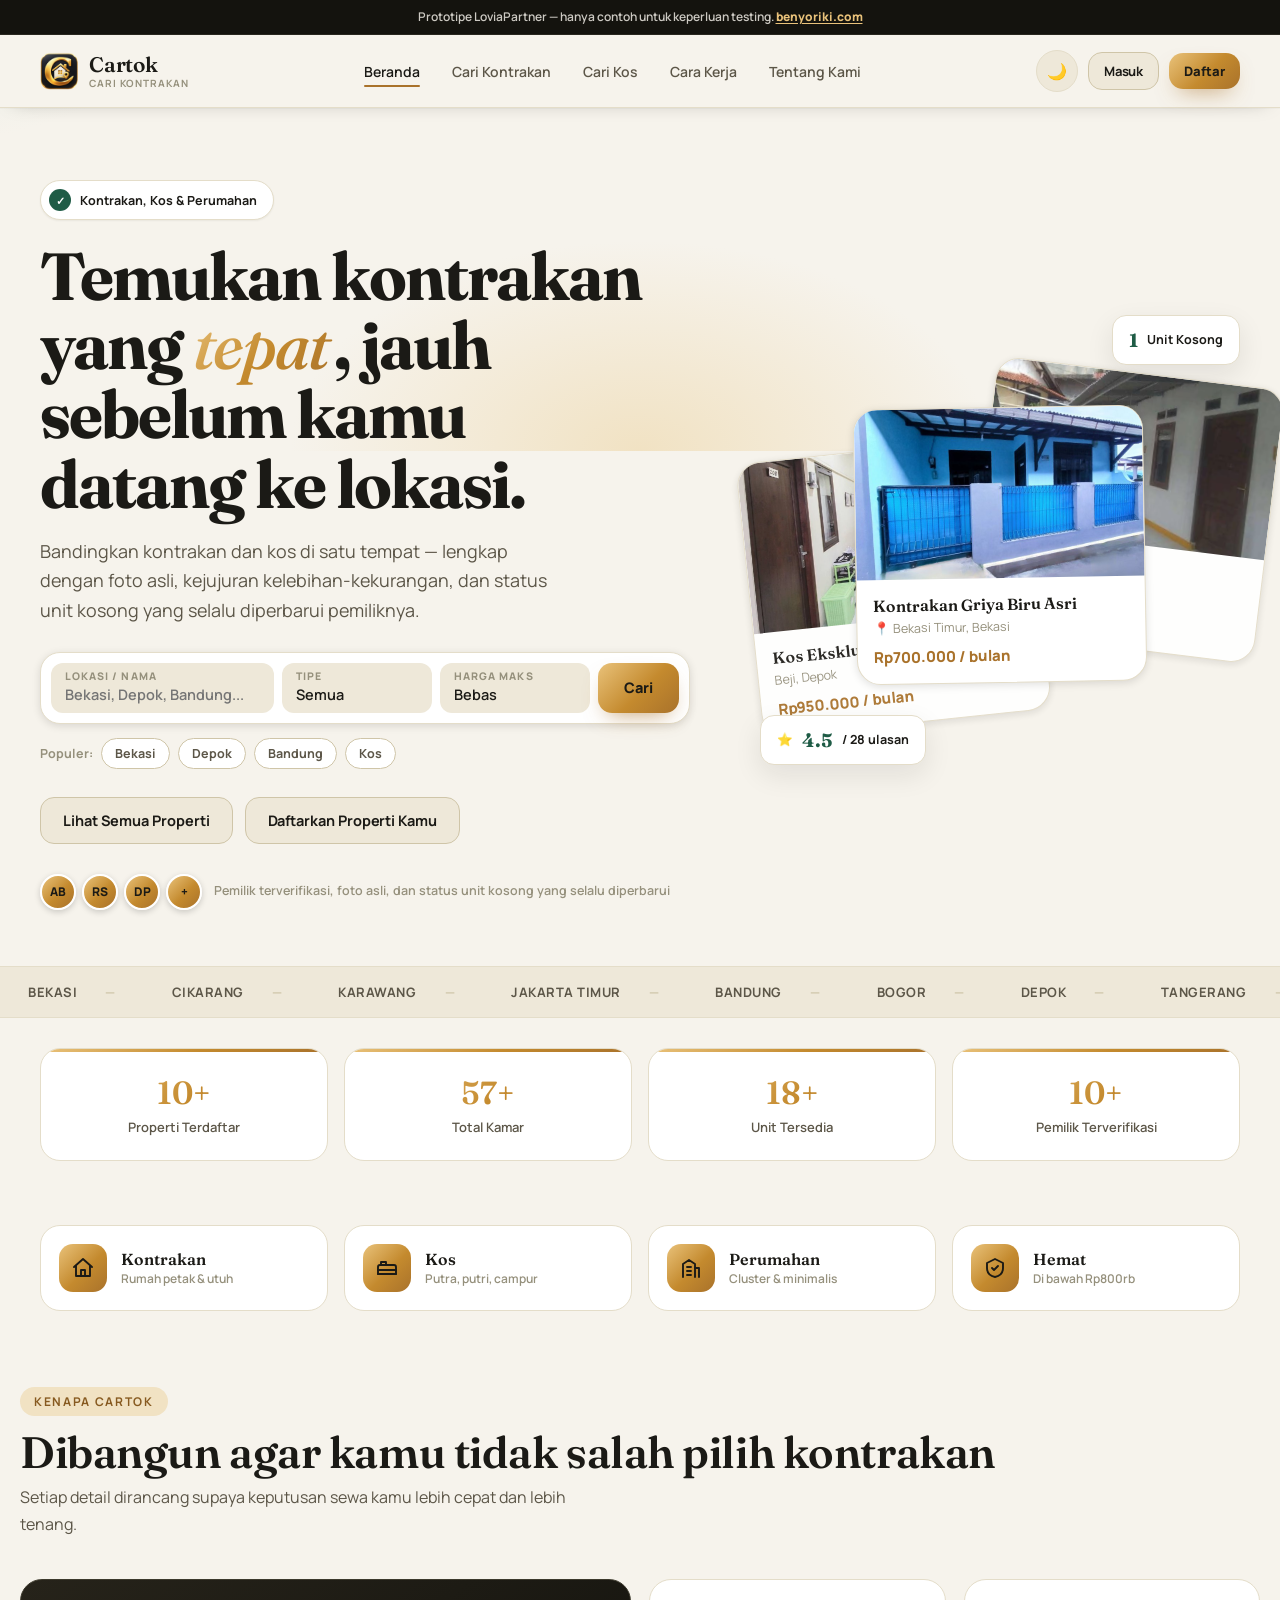
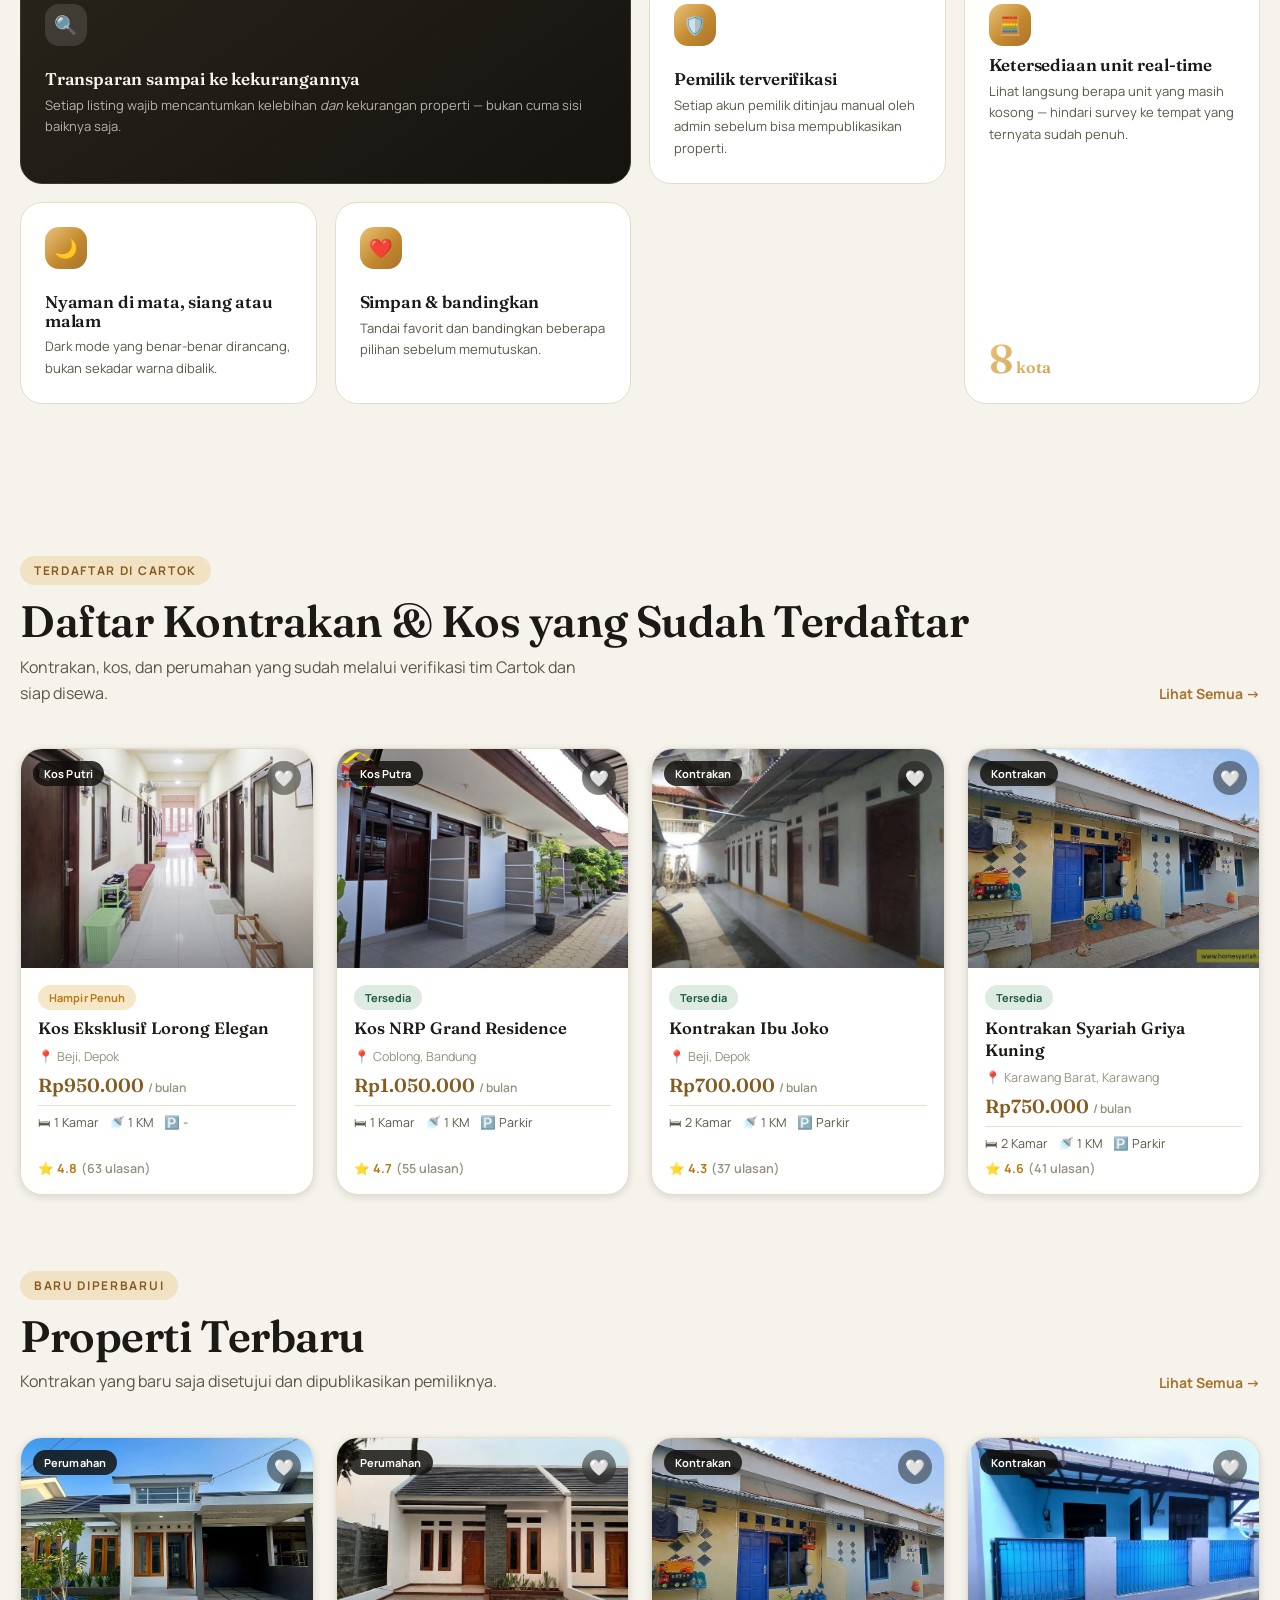
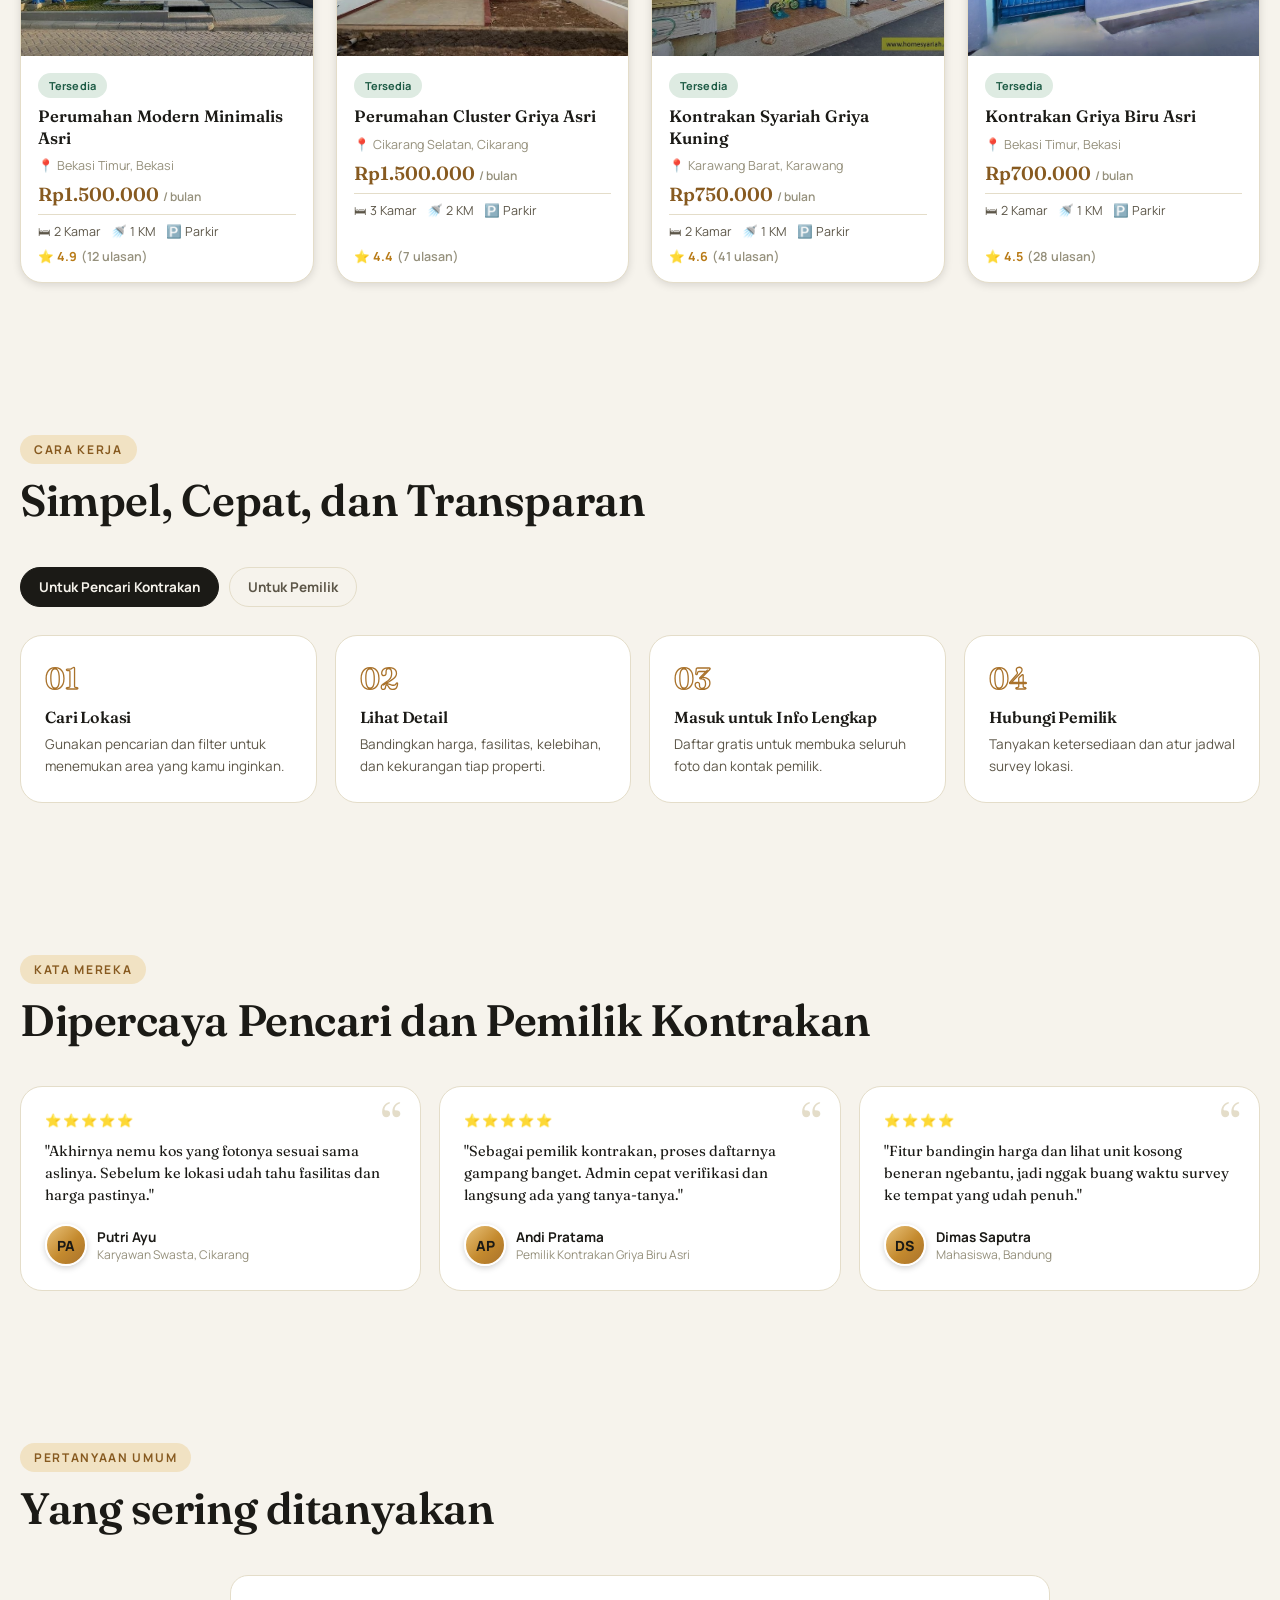
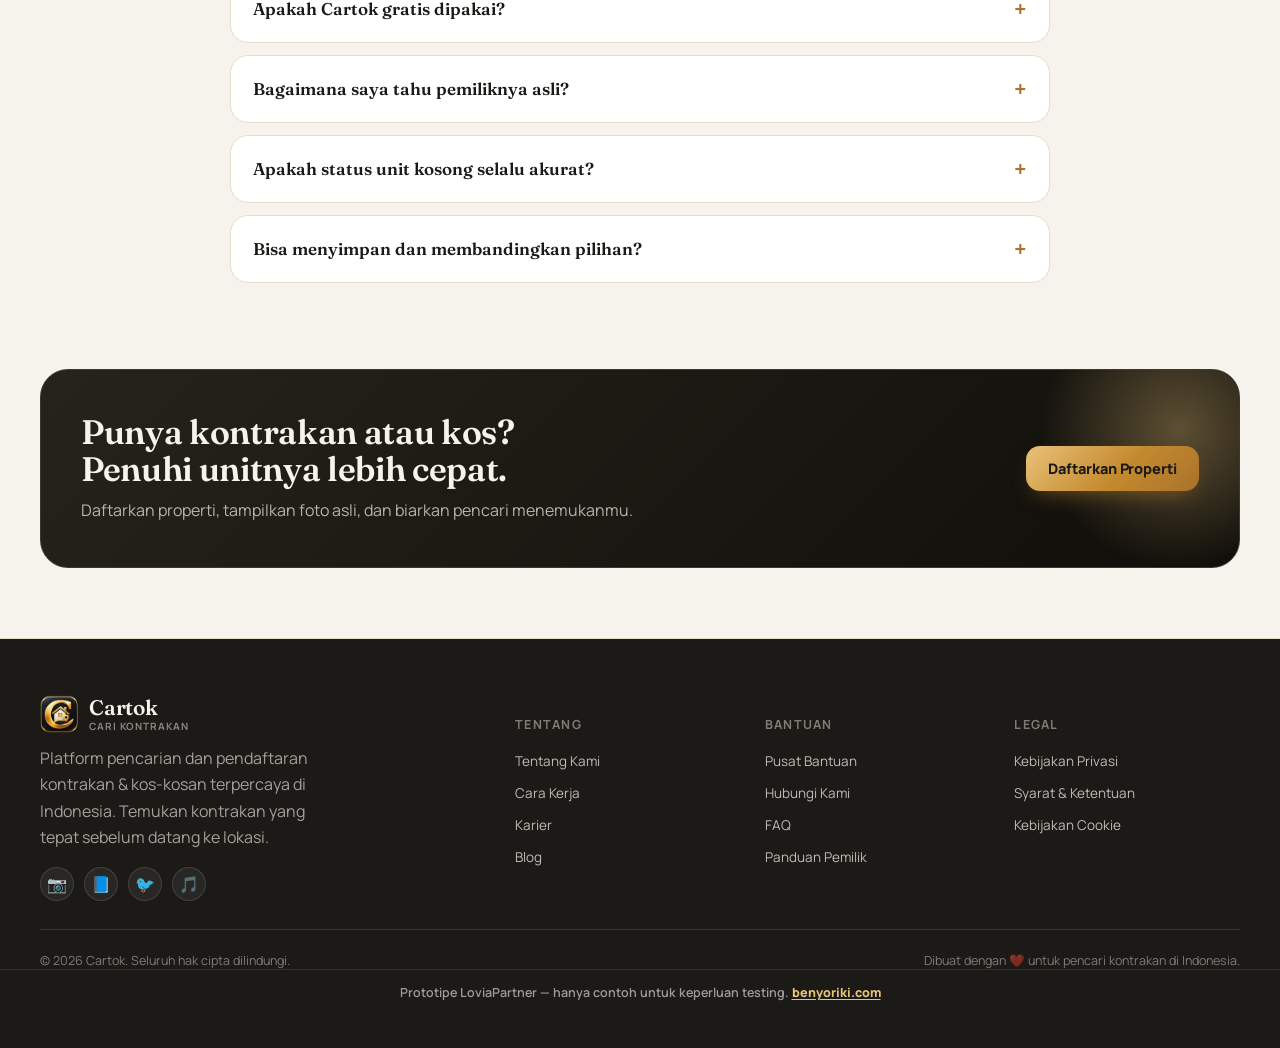
==== commit e98e1490: "Add files via upload" ====
--- a/index.html
+++ b/index.html
@@ -52,7 +52,7 @@
     <span class="loader-ring"></span>
   </div>
   <div class="loader-word">Cartok</div>
-  <p class="loader-note">Prototipe LoviaPartner — hanya contoh untuk keperluan testing. <a href="https://benyoriki.com/" target="_blank" rel="noopener">benyoriki.com</a></p>
+  <p class="loader-note">Prototipe Cartok — hanya contoh untuk keperluan testing. <a href="https://benyoriki.com/" target="_blank" rel="noopener">benyoriki.com</a></p>
   <div class="loader-progress-track"><div class="loader-progress-fill"></div></div>
   <div class="loader-credit">Website Developer <a href="https://benyoriki.com/" target="_blank" rel="noopener">benyoriki.com</a></div>
 </div>
--- a/css/style.css
+++ b/css/style.css
@@ -76,7 +76,7 @@
 .loader-note a, .loader-credit a{color:var(--accent);font-weight:700;text-decoration:none;}
 .loader-note a:hover, .loader-credit a:hover{text-decoration:underline;}
 .loader-progress-track{width:170px;height:4px;border-radius:999px;background:var(--bg-inset);overflow:hidden;margin-top:12px;position:relative;z-index:1;}
-.loader-progress-fill{height:100%;width:0%;background:linear-gradient(90deg,var(--accent),var(--forest));border-radius:999px;animation:loaderProgress 7s linear forwards;}
+.loader-progress-fill{height:100%;width:0%;background:linear-gradient(90deg,var(--accent),var(--forest));border-radius:999px;animation:loaderProgress .9s linear forwards;}
 .loader-credit{font-size:11px;color:var(--text-tertiary);margin-top:4px;letter-spacing:.02em;position:relative;z-index:1;}
 @keyframes loaderSpin{to{transform:rotate(360deg);}}
 @keyframes loaderPulse{0%,100%{transform:scale(1);}50%{transform:scale(.93);}}
@@ -124,7 +124,7 @@
 .brand{display:flex;align-items:center;gap:11px;font-family:var(--font-display);font-weight:600;font-size:21px;letter-spacing:-.01em;}
 .brand-text{display:flex;flex-direction:column;line-height:1.1;}
 .brand-tagline{font-family:var(--font-body);font-size:10px;color:var(--text-tertiary);font-weight:700;letter-spacing:.09em;text-transform:uppercase;margin-top:1px;}
-footer .brand-tagline{color:color-mix(in srgb, var(--footer-text) 50%, transparent);}
+footer .brand-tagline{color:rgba(246,243,236,.50);}
 .brand-mark{
   width:38px;height:38px;border-radius:10px;flex-shrink:0;object-fit:cover;
 }
@@ -285,7 +285,7 @@
 .bento-item.wide{grid-column:span 2;}
 .bento-item.tall{grid-row:span 2;}
 .bento-item.dark{background:var(--ink);color:var(--bg-primary);}
-.bento-item.dark p{color:color-mix(in srgb, var(--bg-primary) 65%, transparent);}
+.bento-item.dark p{color:rgba(246,243,236,.65);}
 .bento-icon{width:42px;height:42px;border-radius:12px;background:var(--accent-soft);color:var(--accent);display:flex;align-items:center;justify-content:center;font-size:19px;}
 .bento-item.dark .bento-icon{background:rgba(255,255,255,.12);color:var(--accent-strong);}
 .bento-item h4{font-family:var(--font-display);font-size:17px;font-weight:600;margin-top:10px;}
@@ -317,14 +317,14 @@
 
 /* ---------- Footer ---------- */
 footer{border-top:1px solid var(--border);background:var(--footer-bg);color:var(--footer-text);padding:56px 0 24px;margin-top:50px;}
-footer p{color:color-mix(in srgb, var(--footer-text) 62%, transparent);}
+footer p{color:rgba(246,243,236,.62);}
 footer .brand{color:var(--footer-text);}
 .footer-grid{display:grid;grid-template-columns:2fr repeat(3,1fr);gap:24px;padding-bottom:28px;}
-.footer-grid h5{font-size:12.5px;margin-bottom:16px;color:color-mix(in srgb, var(--footer-text) 45%, transparent);text-transform:uppercase;letter-spacing:.1em;}
+.footer-grid h5{font-size:12.5px;margin-bottom:16px;color:rgba(246,243,236,.45);text-transform:uppercase;letter-spacing:.1em;}
 .footer-grid ul li{margin-bottom:10px;}
-.footer-grid ul li a{color:color-mix(in srgb, var(--footer-text) 75%, transparent);font-size:13.5px;}
+.footer-grid ul li a{color:rgba(246,243,236,.75);font-size:13.5px;}
 .footer-grid ul li a:hover{color:var(--accent);}
-.footer-bottom{display:flex;justify-content:space-between;align-items:center;padding-top:22px;border-top:1px solid rgba(255,255,255,.12);font-size:12.5px;color:color-mix(in srgb, var(--footer-text) 45%, transparent);flex-wrap:wrap;gap:10px;}
+.footer-bottom{display:flex;justify-content:space-between;align-items:center;padding-top:22px;border-top:1px solid rgba(255,255,255,.12);font-size:12.5px;color:rgba(246,243,236,.45);flex-wrap:wrap;gap:10px;}
 .socials{display:flex;gap:10px;}
 .socials a{width:34px;height:34px;border-radius:50%;background:rgba(255,255,255,.06);display:flex;align-items:center;justify-content:center;border:1px solid rgba(255,255,255,.12);transition:background-color .2s ease,transform .2s ease;}
 .socials a:hover{background:var(--accent);transform:translateY(-2px);}
@@ -499,7 +499,7 @@
 }
 .dash-brand{display:flex;align-items:center;gap:10px;padding:8px 10px 26px;font-weight:600;font-family:var(--font-display);font-size:18.5px;color:var(--footer-text);}
 .dash-nav{display:flex;flex-direction:column;gap:2px;flex:1;}
-.dash-nav a{display:flex;align-items:center;gap:12px;padding:11px 14px;border-radius:11px;font-weight:600;font-size:14px;color:color-mix(in srgb, var(--footer-text) 65%, transparent);transition:background-color .18s ease,color .18s ease;}
+.dash-nav a{display:flex;align-items:center;gap:12px;padding:11px 14px;border-radius:11px;font-weight:600;font-size:14px;color:rgba(246,243,236,.65);transition:background-color .18s ease,color .18s ease;}
 .dash-nav a .ic{width:20px;text-align:center;}
 .dash-nav a:hover{background:rgba(255,255,255,.06);color:var(--footer-text);}
 .dash-nav a.active{background:var(--accent);color:#181206;}
--- a/css/upgrade.css
+++ b/css/upgrade.css
@@ -0,0 +1,254 @@
+/* CARTOK upgrade.css — dimuat TERAKHIR. Aman & ringan untuk Windows 7 (Chrome 109/Firefox ESR):
+   tanpa backdrop-filter, mix-blend-mode, color-mix; animasi hanya transform/opacity. */
+:root{--gold:linear-gradient(135deg,#E9C27A 0%,#C48A2E 55%,#A9722B 100%);--ring:0 0 0 3px rgba(201,146,56,.35);}
+[data-theme="dark"]{--ring:0 0 0 3px rgba(224,172,92,.4);}
+body::before{display:none !important;}
+html{scroll-behavior:smooth;}
+:focus-visible{outline:none;box-shadow:var(--ring);border-radius:10px;}
+.reveal{opacity:1 !important;transform:none !important;}
+.section{padding:76px 0;}
+.section-title{font-size:clamp(28px,3.6vw,44px);}
+
+/* Navbar solid (tanpa blur) */
+.navbar{background:var(--bg-primary);border-bottom:1px solid var(--border);box-shadow:0 1px 0 rgba(0,0,0,.02),0 6px 20px -14px rgba(0,0,0,.35);}
+
+/* Tombol emas */
+.btn-primary{background:var(--gold);color:#1B1A16 !important;border:0;font-weight:800;box-shadow:0 10px 22px -10px rgba(169,114,43,.7);transition:transform .18s ease,box-shadow .18s ease;}
+.btn-primary:hover{transform:translateY(-2px);box-shadow:0 16px 28px -12px rgba(169,114,43,.85);}
+.btn-secondary{border:1px solid var(--border-strong);}
+.btn{border-radius:14px;}
+
+/* HERO */
+.hero{padding:56px 0 44px;}
+.hero::before{background:radial-gradient(700px 380px at 8% 0%,var(--accent-soft),transparent 70%),radial-gradient(600px 340px at 95% 10%,var(--forest-soft),transparent 70%);}
+.hero h1{font-size:clamp(36px,5.2vw,68px);line-height:1.04;}
+.hero h1 em{background:var(--gold);-webkit-background-clip:text;background-clip:text;-webkit-text-fill-color:transparent;color:var(--accent);padding-right:.06em;}
+.hero p.lead{font-size:clamp(15px,1.4vw,18px);}
+.hero-search{margin-top:26px;background:var(--card);border:1px solid var(--border);border-radius:20px;padding:10px;display:flex;gap:8px;box-shadow:var(--shadow-lg);max-width:640px;align-items:stretch;}
+.hero-search .hs-f{flex:1 1 0;min-width:0;display:flex;flex-direction:column;justify-content:center;padding:6px 14px;border-radius:12px;background:var(--bg-inset);}
+.hero-search .hs-f.wide{flex:1.6 1 0;}
+.hero-search label{font-size:10.5px;font-weight:800;letter-spacing:.1em;text-transform:uppercase;color:var(--text-tertiary);}
+.hero-search input,.hero-search select{width:100%;border:0;background:transparent;color:var(--text-primary);font:600 14.5px/1.4 var(--font-body);padding:2px 0;outline:none;appearance:none;-webkit-appearance:none;}
+.hero-search .btn{padding:0 26px;white-space:nowrap;}
+.hero-quick{display:flex;flex-wrap:wrap;gap:8px;margin-top:14px;align-items:center;font-size:12.5px;color:var(--text-tertiary);font-weight:700;}
+.hero-quick a{padding:6px 13px;border-radius:999px;border:1px solid var(--border-strong);background:var(--card);color:var(--text-secondary);transition:border-color .15s,color .15s;}
+.hero-quick a:hover{border-color:var(--accent);color:var(--accent);}
+.hero-trust{gap:12px;flex-wrap:wrap;}
+.hero-trust span{flex:1 1 220px;line-height:1.5;}
+.hero-trust .stack{flex:0 0 auto;}
+.ini{display:inline-flex;align-items:center;justify-content:center;width:34px;height:34px;border-radius:50%;background:var(--gold);color:#1B1A16;font:800 12px var(--font-body);border:2px solid var(--bg-primary);margin-left:-10px;flex:0 0 auto;}
+.hero-trust .ini:first-child{margin-left:0;}
+.testi-user .ini{margin:0;width:42px;height:42px;font-size:14px;border-color:var(--card);}
+
+/* Hero visual: 3 kartu bertumpuk, 1 animasi saja */
+.hero-visual{height:480px;}
+.hero-visual-card{width:290px;position:absolute;border-radius:24px;animation:none;}
+.hero-visual-card.c1{transform:rotate(-5deg) translate(-70px,18px);z-index:1;opacity:.92;}
+.hero-visual-card.c2{transform:rotate(6deg) translate(90px,-40px);z-index:1;opacity:.92;}
+.hero-visual-card.c3{transform:rotate(-1deg);z-index:2;animation:floatY 6s ease-in-out infinite;}
+@keyframes floatY{0%,100%{transform:rotate(-1deg) translateY(0);}50%{transform:rotate(-1deg) translateY(-12px);}}
+.hero-chip{z-index:3;animation:none !important;border-radius:14px;}
+.hero-chip-1{top:4%;right:0;}.hero-chip-2{bottom:6%;left:0;}
+
+/* Marquee & statistik */
+.marquee-wrap{background:var(--bg-inset);}
+.stat-card{border-radius:20px;border:1px solid var(--border);background:var(--card);position:relative;overflow:hidden;transition:transform .2s ease,box-shadow .2s ease;}
+.stat-card::before{content:"";position:absolute;left:0;right:0;top:0;height:3px;background:var(--gold);}
+.stat-card:hover{transform:translateY(-3px);box-shadow:var(--shadow-md);}
+.stat-num{background:var(--gold);-webkit-background-clip:text;background-clip:text;-webkit-text-fill-color:transparent;color:var(--accent);}
+
+/* Bento: tidak ada teks terpotong */
+.bento-grid{grid-template-rows:none;grid-auto-rows:minmax(176px,auto);}
+.bento-item{justify-content:flex-start;gap:14px;border-radius:22px;}
+.bento-item.dark{background:linear-gradient(145deg,#26231A,#14130E);color:#F6F3EC;border-color:#3C392C;}
+.bento-item.dark p{color:rgba(246,243,236,.7);}
+.bento-item.dark h4{color:#F6F3EC;}
+.bento-item:hover{border-color:var(--accent);}
+.bento-icon{background:var(--gold);color:#1B1A16;border-radius:14px;}
+.bento-num{background:var(--gold);-webkit-background-clip:text;background-clip:text;-webkit-text-fill-color:transparent;color:var(--accent);margin-top:auto;}
+
+/* Kartu properti: grid otomatis rapi */
+.grid-cards{grid-template-columns:repeat(auto-fill,minmax(250px,1fr)) !important;gap:22px;}
+.card,.prop-card{border-radius:22px;overflow:hidden;transition:transform .22s ease,box-shadow .22s ease,border-color .22s ease;}
+.card:hover,.prop-card:hover{transform:translateY(-6px);box-shadow:var(--shadow-lg);border-color:var(--accent);}
+.card-media img{transition:transform .5s ease;width:100%;height:100%;object-fit:cover;}
+.card:hover .card-media img,.prop-card:hover .card-media img{transform:scale(1.06);}
+.badge-type{background:rgba(15,14,10,.82);backdrop-filter:none;}
+.card-price{color:var(--accent-strong);font-size:19px;}
+
+/* Langkah, testimoni */
+.steps-tab.active{background:var(--ink);color:var(--bg-primary);}
+.testi-card,.step-card{border-radius:22px;}
+.testi-card:hover,.step-card:hover{border-color:var(--accent);}
+
+/* Footer (pengganti color-mix) */
+footer .brand-tagline{color:rgba(246,243,236,.5);}
+footer p{color:rgba(246,243,236,.62);}
+.footer-grid h5{color:rgba(246,243,236,.45);}
+.footer-grid ul li a{color:rgba(246,243,236,.75);}
+.footer-grid ul li a:hover{color:#E9C27A;}
+.footer-bottom{color:rgba(246,243,236,.45);}
+.dash-nav a{color:rgba(246,243,236,.65);}
+
+/* Mode ringan otomatis (Win7 / PC lemah) */
+.lite *,.lite *::before,.lite *::after{animation:none !important;transition:none !important;}
+.lite .hero-visual-card.c3{transform:rotate(-1deg);}
+.lite .card,.lite .prop-card,.lite .hero-visual-card,.lite .hero-search{box-shadow:0 2px 8px rgba(0,0,0,.12);}
+
+/* Bottom nav HP */
+.bnav{display:none;}
+@media (max-width:760px){
+  .section{padding:48px 0;}
+  .hero{padding:30px 0 28px;}
+  .hero h1{font-size:clamp(32px,9.4vw,44px);}
+  .hero-search{flex-direction:column;padding:10px;border-radius:18px;}
+  .hero-search .hs-f{padding:9px 14px;}
+  .hero-search .btn{height:50px;width:100%;}
+  .hero-actions .btn{flex:1 1 100%;}
+  .grid-cards{grid-template-columns:1fr 1fr !important;gap:12px;}
+  .hero-visual{display:none;}
+  body.has-bnav{padding-bottom:74px;}
+  .bnav{display:flex;position:fixed;left:0;right:0;bottom:0;z-index:300;background:var(--bg-secondary);border-top:1px solid var(--border);padding:6px 6px calc(6px + env(safe-area-inset-bottom,0px));box-shadow:0 -10px 24px -16px rgba(0,0,0,.4);}
+  .bnav a{flex:1;display:flex;flex-direction:column;align-items:center;gap:2px;font-size:11px;font-weight:700;color:var(--text-tertiary);padding:6px 0;border-radius:12px;}
+  .bnav a svg{width:22px;height:22px;stroke:currentColor;fill:none;stroke-width:1.9;stroke-linecap:round;stroke-linejoin:round;}
+  .bnav a.on{color:var(--accent-strong);}
+  .bnav a.on svg{stroke:var(--accent);}
+}
+@media (max-width:340px){.grid-cards{grid-template-columns:1fr !important;}}
+@media (min-width:1280px){.container{max-width:1240px;}}
+
+/* ===== v3 ===== */
+/* Latar hero statis: aurora + pola titik (murah, tanpa animasi) */
+.hero::after{content:"";position:absolute;inset:0;z-index:0;pointer-events:none;opacity:.5;background-image:radial-gradient(var(--border-strong) 1px,transparent 1px);background-size:26px 26px;-webkit-mask-image:linear-gradient(180deg,#000,transparent 75%);mask-image:linear-gradient(180deg,#000,transparent 75%);}
+.lite .hero::after{display:none;}
+/* Avatar inisial: tidak saling menutup */
+.hero-trust .stack{gap:6px;}
+.ini,.hero-trust .ini:first-child{margin-left:0;border:2px solid var(--card);width:36px;height:36px;box-shadow:0 2px 6px rgba(0,0,0,.18);}
+/* Marquee jadi chip */
+.marquee-track span{font:700 13px var(--font-body);letter-spacing:.04em;text-transform:uppercase;color:var(--text-secondary);}
+/* Kategori cepat */
+.cat-grid{display:grid;grid-template-columns:repeat(4,1fr);gap:16px;}
+.cat{display:flex;align-items:center;gap:14px;padding:18px;border-radius:20px;background:var(--card);border:1px solid var(--border);transition:transform .2s ease,border-color .2s ease,box-shadow .2s ease;}
+.cat:hover{transform:translateY(-4px);border-color:var(--accent);box-shadow:var(--shadow-md);}
+.cat i{flex:0 0 48px;height:48px;border-radius:14px;background:var(--gold);display:flex;align-items:center;justify-content:center;}
+.cat svg{width:24px;height:24px;stroke:#1B1A16;fill:none;stroke-width:1.9;stroke-linecap:round;stroke-linejoin:round;}
+.cat b{display:block;font:600 16px var(--font-display);color:var(--text-primary);}
+.cat small{font-size:12px;color:var(--text-tertiary);font-weight:600;}
+/* FAQ tanpa JS */
+.faq{max-width:820px;margin:0 auto;display:grid;gap:12px;}
+.faq details{background:var(--card);border:1px solid var(--border);border-radius:18px;padding:0 22px;}
+.faq summary{cursor:pointer;list-style:none;padding:18px 0;font:600 17px var(--font-display);display:flex;justify-content:space-between;gap:16px;align-items:center;}
+.faq summary::-webkit-details-marker{display:none;}
+.faq summary::after{content:"+";font:700 22px var(--font-body);color:var(--accent);}
+.faq details[open]{border-color:var(--accent);}
+.faq details[open] summary::after{content:"\2212";}
+.faq p{padding:0 0 18px;font-size:14.5px;}
+/* Banner CTA */
+.cta-band{margin:10px 0 70px;padding:44px 40px;border-radius:28px;background:linear-gradient(135deg,#26231A,#0F0E0A);color:#F6F3EC;display:flex;align-items:center;justify-content:space-between;gap:24px;flex-wrap:wrap;border:1px solid #3C392C;position:relative;overflow:hidden;}
+.cta-band::before{content:"";position:absolute;right:-80px;top:-80px;width:280px;height:280px;border-radius:50%;background:radial-gradient(circle,rgba(233,194,122,.35),transparent 70%);}
+.cta-band h3{font-size:clamp(24px,3vw,34px);color:#F6F3EC;max-width:520px;position:relative;}
+.cta-band p{color:rgba(246,243,236,.7);margin-top:8px;position:relative;}
+.cta-band .btn{position:relative;}
+/* Tombol ke atas */
+.totop{position:fixed;right:16px;bottom:24px;width:46px;height:46px;border-radius:50%;border:1px solid var(--border-strong);background:var(--card);color:var(--accent-strong);box-shadow:var(--shadow-md);cursor:pointer;z-index:250;display:none;align-items:center;justify-content:center;}
+.totop.show{display:flex;}.totop svg{width:20px;height:20px;stroke:currentColor;fill:none;stroke-width:2.2;stroke-linecap:round;stroke-linejoin:round;}
+/* PC lebar */
+@media (min-width:1100px){.hero-search{max-width:720px;}.hero-layout{gap:70px;}.section-head{margin-bottom:42px;}}
+@media (max-width:900px){.cat-grid{grid-template-columns:1fr 1fr;}}
+/* HP: ringkas */
+@media (max-width:760px){
+  .hero-search{display:grid;grid-template-columns:1fr 1fr;gap:8px;}
+  .hero-search .hs-f.wide{grid-column:1/-1;}
+  .hero-search .btn{grid-column:1/-1;height:48px;}
+  .hero-search .hs-f{padding:7px 12px;}
+  .hero-actions{flex-wrap:nowrap;gap:8px;margin-top:18px;}
+  .hero-actions .btn{flex:1 1 0;padding:0 10px;font-size:13.5px;min-height:44px;}
+  .hero-trust{margin-top:20px;}
+  .card-body{padding:11px;gap:5px;}
+  .card-title{font-size:14.5px;}
+  .card-price{font-size:16px;}
+  .card-loc,.card-meta,.card-rating{font-size:11.5px;}
+  .card-media{aspect-ratio:1/1;}
+  .cat{padding:13px;gap:10px;}.cat i{flex-basis:40px;height:40px;}
+  .cta-band{padding:30px 22px;border-radius:22px;margin-bottom:40px;}
+  .cta-band .btn{width:100%;}
+  .totop{bottom:86px;}
+}
+
+/* ===== v4 ===== */
+.proto-bar{background:#14130E;color:rgba(246,243,236,.82);text-align:center;font:600 12px/1.5 var(--font-body);padding:8px 14px;border-bottom:1px solid #2A2820;}
+.proto-bar a,.proto-foot a{color:#E9C27A;font-weight:800;text-decoration:underline;text-underline-offset:2px;}
+.proto-bar a:hover,.proto-foot a:hover{color:#fff;}
+.proto-foot{padding:14px 20px 22px;text-align:center;font:600 12.5px/1.5 var(--font-body);color:rgba(246,243,236,.6);border-top:1px solid rgba(255,255,255,.1);}
+/* Perbaikan bug v3 */
+.hero-trust span.ini{flex:0 0 auto;color:#1B1A16;font:800 12px var(--font-body);}
+.cat span{display:block;min-width:0;}
+.cat b{line-height:1.25;}
+.cat small{display:block;line-height:1.35;margin-top:2px;}
+.cat{position:relative;overflow:hidden;}
+/* Aurora hero lebih hidup */
+.hero::before{background:radial-gradient(620px 360px at 85% -5%,rgba(233,194,122,.45),transparent 70%),radial-gradient(560px 340px at 0% 10%,var(--forest-soft),transparent 70%),radial-gradient(500px 300px at 50% 100%,var(--accent-soft),transparent 70%);opacity:1;}
+.eyebrow{background:var(--accent-soft);padding:6px 14px;border-radius:999px;color:var(--accent-strong);}
+.eyebrow::before{display:none;}
+.hero h1{font-weight:700;letter-spacing:-.03em;}
+/* Cahaya mengikuti kursor (PC; mati otomatis di mode lite) */
+.cat::after,.stat-card::after,.bento-item::after,.testi-card::after{content:"";position:absolute;inset:0;border-radius:inherit;pointer-events:none;opacity:0;transition:opacity .25s ease;background:radial-gradient(240px circle at var(--mx,50%) var(--my,50%),rgba(233,194,122,.22),transparent 62%);}
+.cat:hover::after,.stat-card:hover::after,.bento-item:hover::after,.testi-card:hover::after{opacity:1;}
+.testi-card{position:relative;overflow:hidden;}
+.lite .cat::after,.lite .stat-card::after,.lite .bento-item::after,.lite .testi-card::after{display:none;}
+.totop{width:42px;height:42px;opacity:.94;}
+
+@media (max-width:760px){
+  .proto-bar{font-size:11px;padding:7px 12px;}
+  /* tombol hero sebaris (menimpa responsive.css) */
+  .hero-actions{flex-direction:row !important;}
+  .hero-actions .btn{width:auto !important;flex:1 1 0 !important;}
+  .hero-trust .stack{display:none;}
+  .hero-trust span{flex:1 1 100%;font-size:12px;padding-left:2px;}
+  /* visual hero ringkas */
+  .hero-visual{display:none !important;}
+  .hero-visual-card.c1,.hero-visual-card.c2{display:none;}
+  .hero-visual-card.c3{width:230px;}
+  .hero-chip-1{right:2%;}.hero-chip-2{left:2%;}
+  /* bento tidak kosong */
+  .bento-grid{grid-auto-rows:auto;gap:12px;}
+  .bento-item{padding:18px;min-height:0 !important;gap:10px;}
+  .bento-icon{width:38px;height:38px;}
+  .bento-item.tall .bento-num{margin-top:6px;}
+  /* daftar properti beranda: geser horizontal */
+  #popular-grid,#newest-grid{display:flex !important;overflow-x:auto;gap:12px;scroll-snap-type:x mandatory;-webkit-overflow-scrolling:touch;padding:2px 0 14px;scrollbar-width:none;overscroll-behavior-x:contain;}
+  #popular-grid::-webkit-scrollbar,#newest-grid::-webkit-scrollbar{display:none;}
+  #popular-grid>*,#newest-grid>*{flex:0 0 78%;min-width:0;scroll-snap-align:start;}
+  .card-media{aspect-ratio:4/3;}
+}
+
+/* ===== v5: anti geser-samping, HP & PC ===== */
+html,body{max-width:100%;}
+body{overflow-x:clip;}
+main,.hero,section{max-width:100%;}
+img,svg,video{max-width:100%;}
+.hero-layout>*,.section-head>*,.cat-grid>*,.bento-grid>*{min-width:0;}
+h1,h2,h3,h4,.card-title{overflow-wrap:break-word;word-wrap:break-word;}
+@media (max-width:760px){
+  .container{padding-left:16px;padding-right:16px;}
+  .hero-trust span::before{content:"\2713";color:var(--forest);font-weight:800;margin-right:7px;}
+  .section-head{margin-bottom:22px;}
+  .section-title{font-size:clamp(24px,7vw,32px);}
+  .totop{width:38px;height:38px;right:12px;bottom:84px;}
+  .cta-band h3{font-size:22px;}
+}
+/* PC: tata letak lega & seimbang */
+@media (min-width:1024px){
+  .hero{padding:72px 0 56px;}
+  .hero-layout{grid-template-columns:1.15fr .85fr;align-items:center;}
+  .hero-visual{height:500px;}
+  .hero-visual-card.c1{transform:rotate(-6deg) translate(-110px,30px);}
+  .hero-visual-card.c2{transform:rotate(7deg) translate(120px,-50px);}
+  .grid-cards{grid-template-columns:repeat(4,1fr) !important;}
+  .navbar-inner{height:72px;}
+}
+@media (min-width:761px) and (max-width:1023px){
+  .hero-visual{height:380px;}
+  .hero-visual-card.c1{transform:rotate(-5deg) translate(-40px,20px);}
+  .hero-visual-card.c2{transform:rotate(6deg) translate(50px,-30px);}
+}
